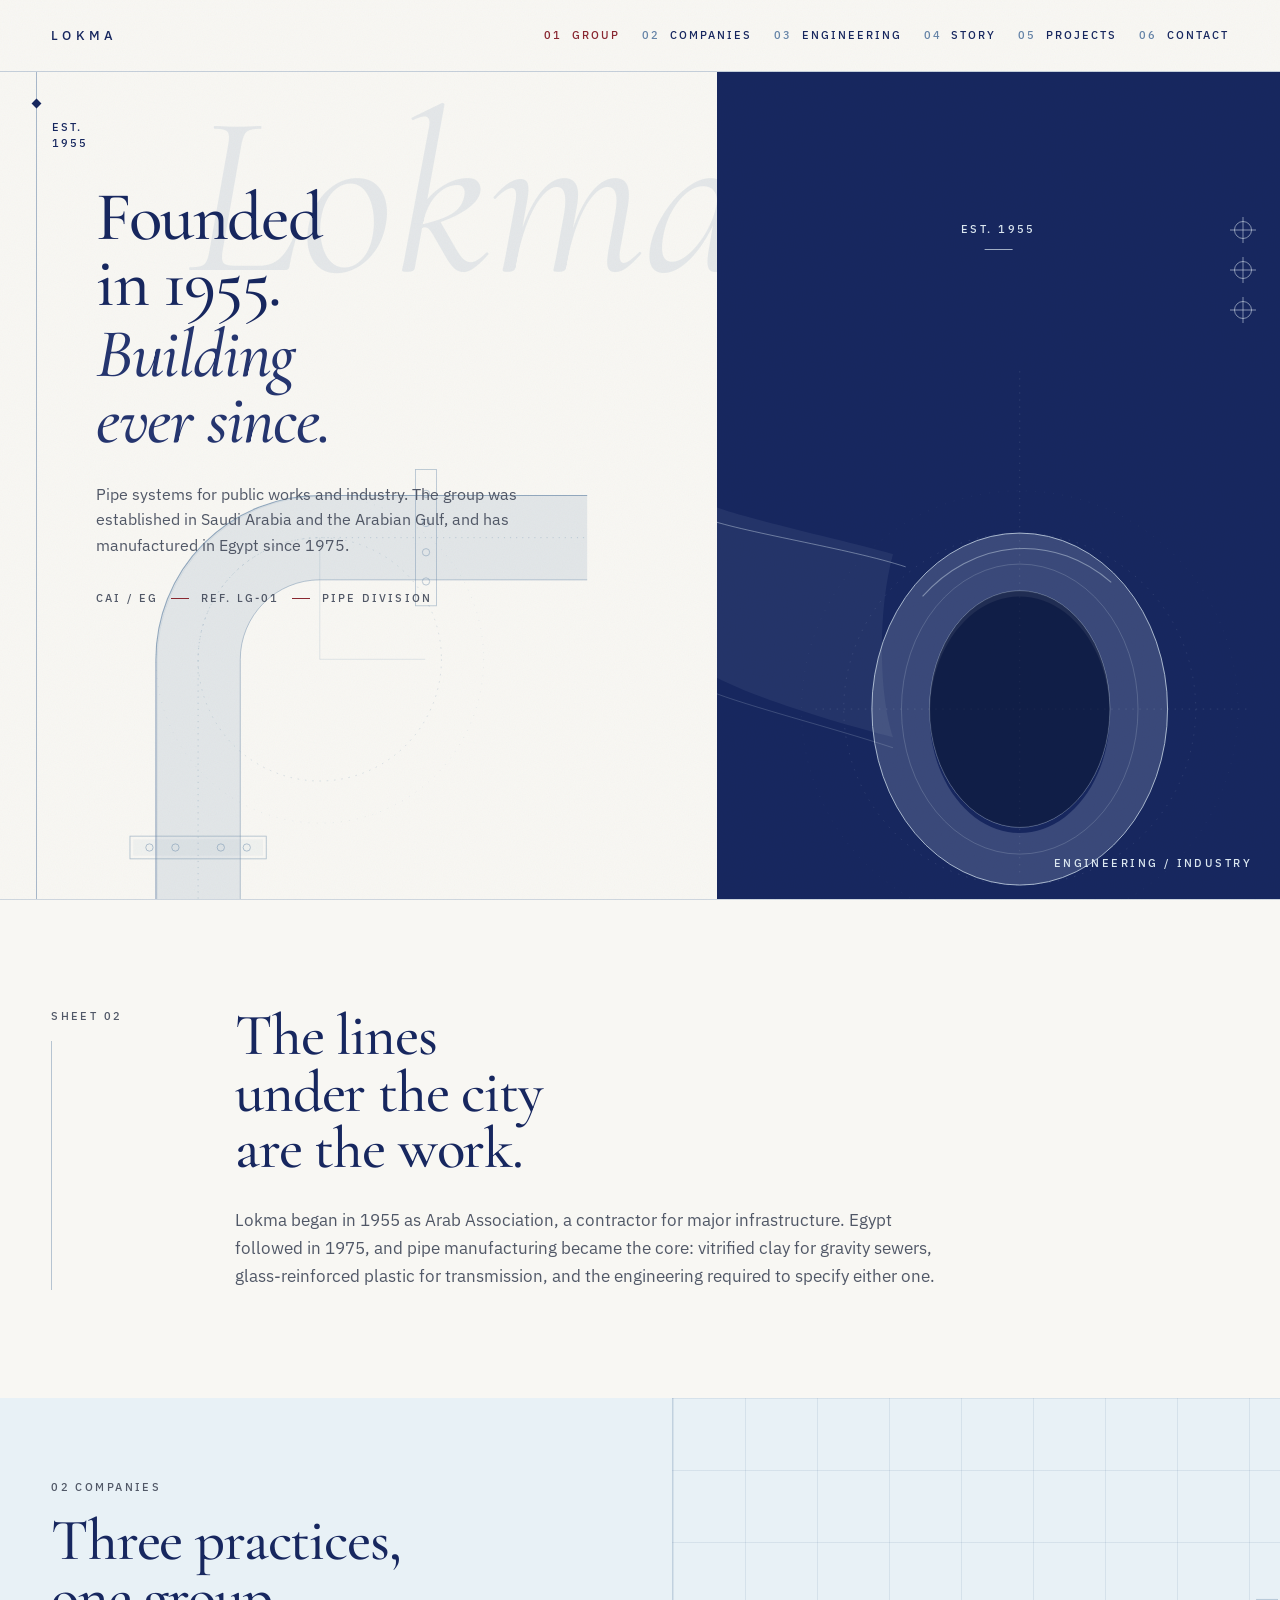
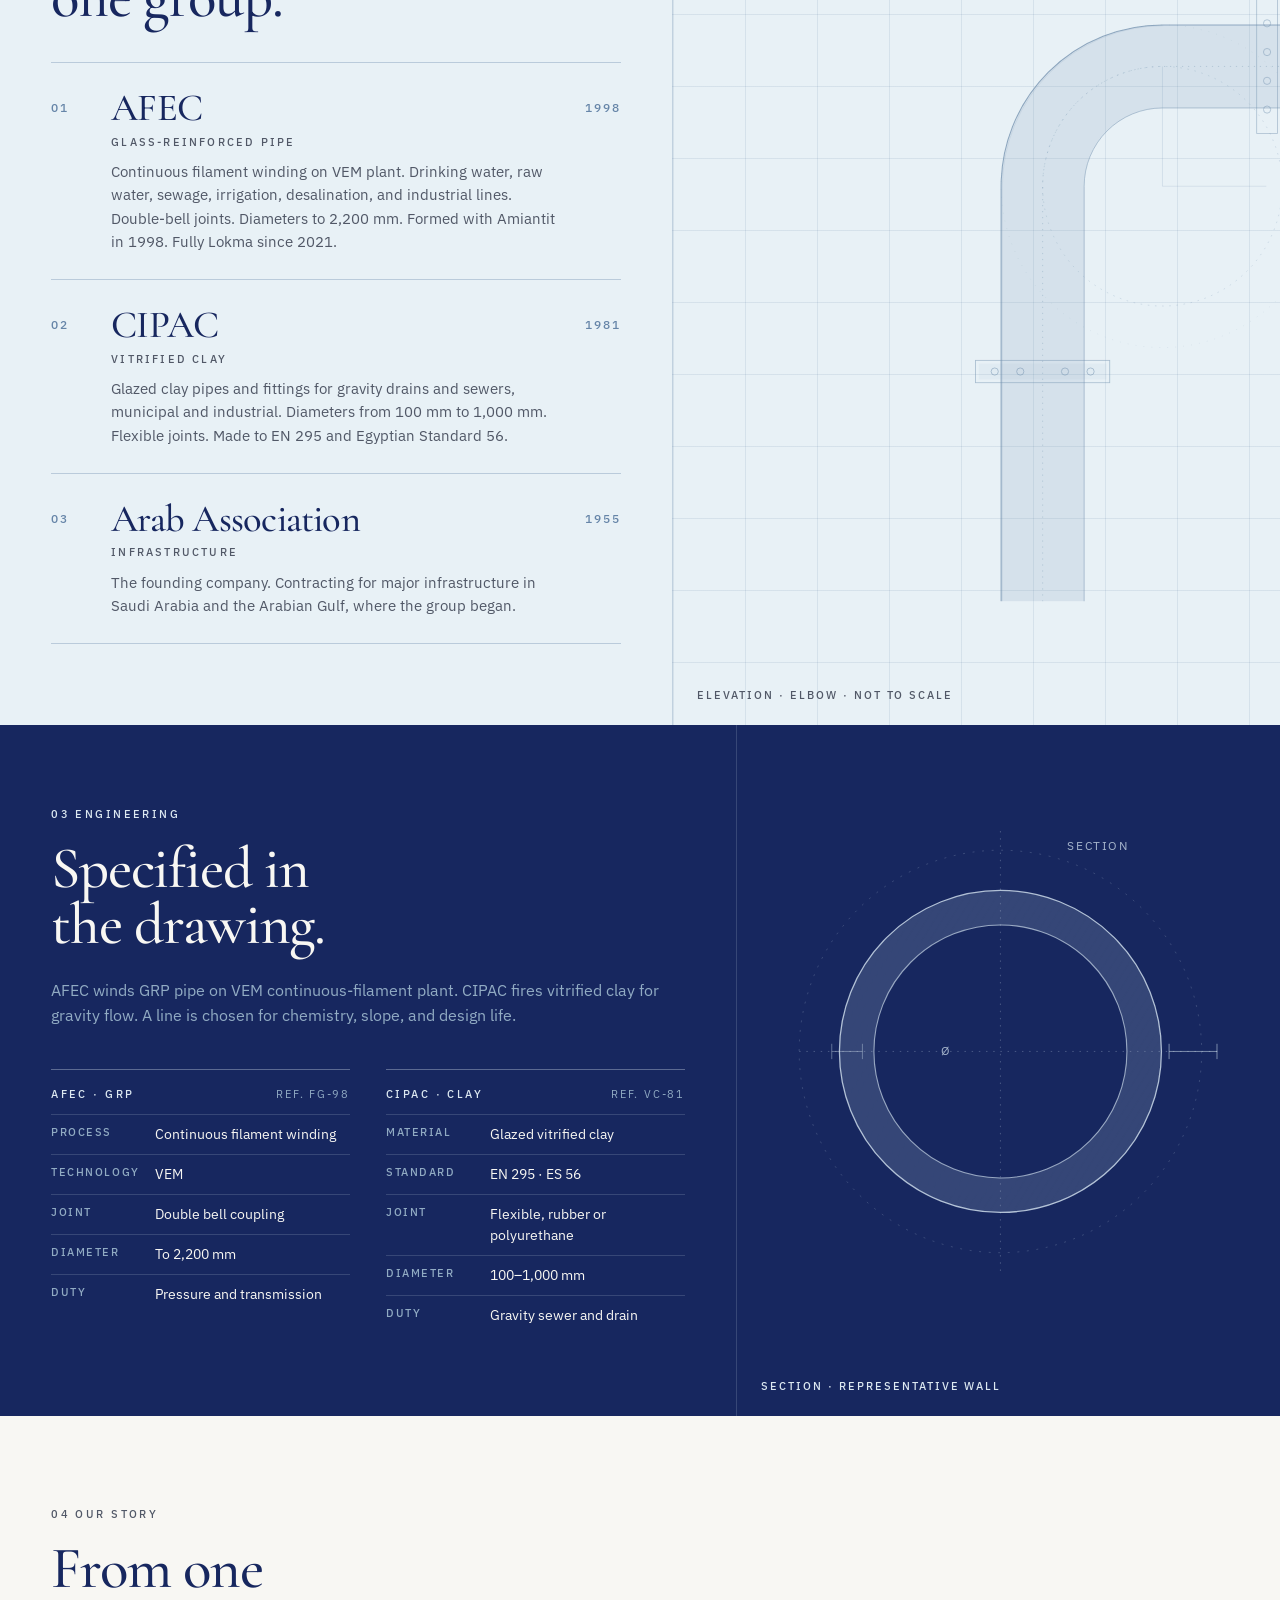
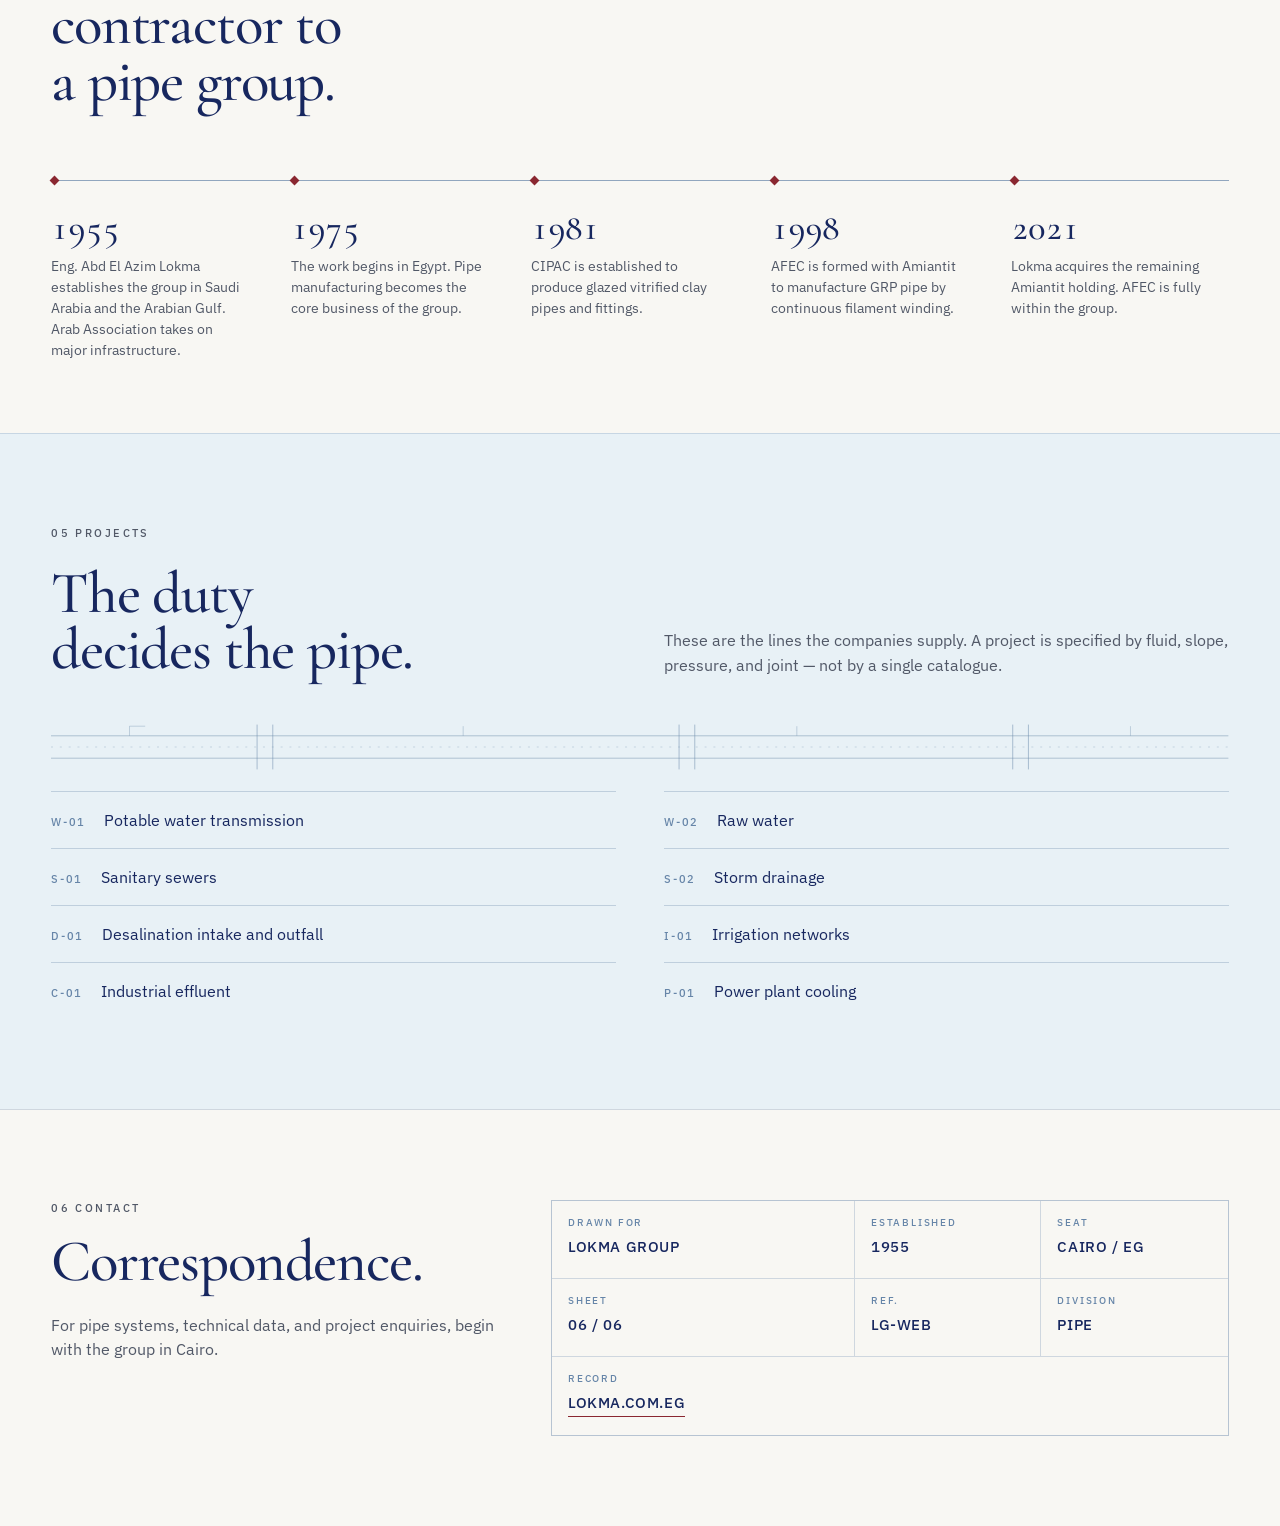
==== index.html @ ca96d33c "Add Lokma homepage layout study Single-page homepage in the heritage industrial editorial direction:" ====
<!DOCTYPE html>
<html lang="en">
<head>
  <meta charset="UTF-8">
  <meta name="viewport" content="width=device-width, initial-scale=1">
  <title>Lokma Group — Est. 1955</title>
  <meta name="description" content="Lokma Group. Pipe systems and infrastructure since 1955. Cairo.">
  <meta name="theme-color" content="#F8F7F3">
  <link rel="preconnect" href="https://fonts.googleapis.com">
  <link rel="preconnect" href="https://fonts.gstatic.com" crossorigin>
  <link href="https://fonts.googleapis.com/css2?family=Cormorant+Garamond:ital,wght@0,500;0,600;1,500&family=IBM+Plex+Sans:ital,wght@0,400;0,500;1,400&display=swap" rel="stylesheet">
  <link rel="stylesheet" href="styles.css">
</head>
<body>
  <svg class="sprite" width="0" height="0" aria-hidden="true">
    <symbol id="elbow" viewBox="0 0 760 820">
      <g fill="none" stroke="currentColor">
        <circle cx="430" cy="300" r="150" stroke-dasharray="2 7" opacity="0.28"/>
        <circle cx="430" cy="300" r="202" stroke-dasharray="1 9" opacity="0.18"/>
        <path d="M280 820 V300 A150 150 0 0 1 430 150 H760" stroke-dasharray="1.5 6" opacity="0.4"/>
        <path d="M430 300 H560 M430 300 V150" opacity="0.22"/>
        <path fill="currentColor" stroke="none" opacity="0.16" d="M228 820 V300 A202 202 0 0 1 430 98 H760 V202 H430 A98 98 0 0 0 332 300 V820 Z"/>
        <path d="M228 820 V300 A202 202 0 0 1 430 98 H760" stroke-width="1.35" opacity="0.72"/>
        <path d="M760 202 H430 A98 98 0 0 0 332 300 V820" stroke-width="1.15" opacity="0.5"/>
        <path d="M229.5 820 V300.8 A202 202 0 0 1 431 99" stroke-width="0.6" opacity="0.28"/>
        <rect x="196" y="518" width="168" height="28" opacity="0.55"/>
        <rect x="200" y="522" width="160" height="20" stroke="none" fill="currentColor" opacity="0.06"/>
        <g opacity="0.6">
          <circle cx="220" cy="532" r="4.5"/>
          <circle cx="252" cy="532" r="4.5"/>
          <circle cx="308" cy="532" r="4.5"/>
          <circle cx="340" cy="532" r="4.5"/>
        </g>
        <rect x="548" y="66" width="26" height="168" opacity="0.5"/>
        <g opacity="0.55">
          <circle cx="561" cy="96" r="4.5"/>
          <circle cx="561" cy="132" r="4.5"/>
          <circle cx="561" cy="168" r="4.5"/>
          <circle cx="561" cy="204" r="4.5"/>
        </g>
      </g>
    </symbol>

    <symbol id="mouth" viewBox="0 0 800 860">
      <g fill="none" stroke="currentColor">
        <circle cx="430" cy="520" r="250" stroke-dasharray="2 10" opacity="0.16"/>
        <circle cx="430" cy="520" r="310" stroke-dasharray="1 12" opacity="0.1"/>
        <path d="M430 40 V760 M140 520 H760" stroke-dasharray="2 8" opacity="0.18"/>
        <path d="M250 300 C180 280 40 250 -10 230 L-10 470 C40 500 170 540 250 560 C230 500 228 380 250 300 Z" fill="currentColor" stroke="none" opacity="0.07"/>
        <path d="M268 318 C190 292 30 268 -20 248" opacity="0.45" stroke-width="1.3"/>
        <path d="M250 575 C160 545 20 510 -20 490" opacity="0.28"/>
        <path fill="currentColor" fill-rule="evenodd" stroke="none" opacity="0.18" d="M430 270 A210 250 0 1 0 430.1 270 Z M430 360 A128 168 0 1 1 429.9 360 Z"/>
        <ellipse cx="430" cy="520" rx="210" ry="250" stroke-width="1.4" opacity="0.75"/>
        <ellipse cx="430" cy="520" rx="168" ry="206" opacity="0.28"/>
        <ellipse cx="430" cy="520" rx="128" ry="168" stroke-width="1.1" opacity="0.55"/>
        <ellipse cx="430" cy="520" rx="128" ry="168" fill="#0c1733" stroke="none" opacity="0.55"/>
        <path d="M292 360 A210 250 0 0 1 560 340" stroke-width="1.6" opacity="0.45"/>
      </g>
    </symbol>

    <symbol id="section" viewBox="0 0 480 520">
      <defs>
        <pattern id="hatch" patternUnits="userSpaceOnUse" width="7" height="7" patternTransform="rotate(32)">
          <line x1="0" y1="0" x2="0" y2="7" stroke="currentColor" stroke-width="0.7" opacity="0.45"/>
        </pattern>
        <mask id="wall">
          <rect width="480" height="520" fill="black"/>
          <circle cx="230" cy="250" r="168" fill="white"/>
          <circle cx="230" cy="250" r="132" fill="black"/>
        </mask>
      </defs>
      <g fill="none" stroke="currentColor">
        <circle cx="230" cy="250" r="210" stroke-dasharray="2 8" opacity="0.2"/>
        <path d="M230 20 V480 M20 250 H460" stroke-dasharray="1.5 6" opacity="0.28"/>
        <rect width="480" height="520" fill="url(#hatch)" stroke="none" mask="url(#wall)" opacity="0.85"/>
        <circle cx="230" cy="250" r="150" stroke-width="36" opacity="0.16"/>
        <circle cx="230" cy="250" r="168" stroke-width="1.35" opacity="0.8"/>
        <circle cx="230" cy="250" r="132" stroke-width="1.15" opacity="0.65"/>
        <path d="M406 250 H456 M406 242 v16 M456 242 v16" opacity="0.55"/>
        <path d="M54 250 H86 M54 242 v16 M86 242 v16" opacity="0.4"/>
      </g>
      <g fill="currentColor" font-family="IBM Plex Sans, sans-serif" font-size="13" letter-spacing="1.6" opacity="0.75">
        <text x="168" y="254">Ø</text>
        <text x="300" y="40">SECTION</text>
      </g>
    </symbol>

    <symbol id="plan" viewBox="0 0 1200 80">
      <g fill="none" stroke="currentColor">
        <path d="M0 26 H1200 M0 54 H1200" opacity="0.55"/>
        <path d="M0 40 H1200" stroke-dasharray="2 7" opacity="0.35"/>
        <path d="M210 12 V68 M226 12 V68" opacity="0.6"/>
        <path d="M640 12 V68 M656 12 V68" opacity="0.6"/>
        <path d="M980 12 V68 M996 12 V68" opacity="0.6"/>
        <path d="M80 26 V14 M80 14 H96 M420 26 V14 M760 26 V14 M1100 26 V14" opacity="0.4"/>
      </g>
    </symbol>
  </svg>

  <a class="skip" href="#group">Skip to content</a>

  <header>
    <a class="wordmark" href="#group">Lokma</a>
    <nav aria-label="Primary">
      <a href="#group" aria-current="page"><span>01</span> Group</a>
      <a href="#companies"><span>02</span> Companies</a>
      <a href="#engineering"><span>03</span> Engineering</a>
      <a href="#story"><span>04</span> Story</a>
      <a href="#projects"><span>05</span> Projects</a>
      <a href="#contact"><span>06</span> Contact</a>
    </nav>
  </header>

  <main>
    <section class="hero" id="group">
      <div class="hero-paper">
        <div class="datum" aria-hidden="true">
          <span class="diamond"></span>
          <span class="datum-label">Est.<br>1955</span>
        </div>
        <p class="watermark" aria-hidden="true">Lokma</p>
        <div class="hero-copy">
          <h1>Founded in 1955. <em>Building ever since.</em></h1>
          <p class="deck">Pipe systems for public works and industry. The group was established in Saudi Arabia and the Arabian Gulf, and has manufactured in Egypt since 1975.</p>
          <ul class="facts">
            <li>Cai / Eg</li>
            <li>Ref. Lg-01</li>
            <li>Pipe division</li>
          </ul>
        </div>
        <svg class="drawing drawing-elbow hero-elbow" viewBox="0 0 760 820" preserveAspectRatio="xMinYMax meet" aria-hidden="true"><use href="#elbow"/></svg>
      </div>

      <div class="hero-navy">
        <div class="navy-note">
          <p class="kicker kicker-light">Est. 1955</p>
          <span class="short-rule" aria-hidden="true"></span>
        </div>
        <svg class="drawing drawing-mouth" viewBox="0 0 800 860" preserveAspectRatio="xMidYMax meet" aria-hidden="true"><use href="#mouth"/></svg>
        <ul class="regs" aria-hidden="true">
          <li></li>
          <li></li>
          <li></li>
        </ul>
        <p class="navy-caption">Engineering / Industry</p>
      </div>
    </section>

    <section class="statement">
      <div class="statement-index">
        <span class="kicker">Sheet 02</span>
        <span class="statement-rule" aria-hidden="true"></span>
      </div>
      <div class="statement-copy">
        <h2>The lines under the city are the work.</h2>
        <p>Lokma began in 1955 as Arab Association, a contractor for major infrastructure. Egypt followed in 1975, and pipe manufacturing became the core: vitrified clay for gravity sewers, glass-reinforced plastic for transmission, and the engineering required to specify either one.</p>
      </div>
    </section>

    <section class="companies" id="companies">
      <div class="companies-copy">
        <p class="kicker"><span>02</span> Companies</p>
        <h2>Three practices, one group.</h2>
        <ol class="roster">
          <li>
            <span class="num">01</span>
            <div>
              <h3>AFEC</h3>
              <p class="role">Glass-reinforced pipe</p>
              <p>Continuous filament winding on VEM plant. Drinking water, raw water, sewage, irrigation, desalination, and industrial lines. Double-bell joints. Diameters to 2,200 mm. Formed with Amiantit in 1998. Fully Lokma since 2021.</p>
            </div>
            <span class="year">1998</span>
          </li>
          <li>
            <span class="num">02</span>
            <div>
              <h3>CIPAC</h3>
              <p class="role">Vitrified clay</p>
              <p>Glazed clay pipes and fittings for gravity drains and sewers, municipal and industrial. Diameters from 100 mm to 1,000 mm. Flexible joints. Made to EN 295 and Egyptian Standard 56.</p>
            </div>
            <span class="year">1981</span>
          </li>
          <li>
            <span class="num">03</span>
            <div>
              <h3>Arab Association</h3>
              <p class="role">Infrastructure</p>
              <p>The founding company. Contracting for major infrastructure in Saudi Arabia and the Arabian Gulf, where the group began.</p>
            </div>
            <span class="year">1955</span>
          </li>
        </ol>
      </div>
      <div class="companies-sheet" aria-hidden="true">
        <svg class="drawing drawing-elbow sheet-elbow" viewBox="0 0 760 820" preserveAspectRatio="xMaxYMax meet"><use href="#elbow"/></svg>
        <p class="sheet-caption">Elevation · Elbow · Not to scale</p>
      </div>
    </section>

    <section class="engineering" id="engineering">
      <div class="engineering-copy">
        <p class="kicker kicker-light"><span>03</span> Engineering</p>
        <h2>Specified in the drawing.</h2>
        <p class="lead">AFEC winds GRP pipe on VEM continuous-filament plant. CIPAC fires vitrified clay for gravity flow. A line is chosen for chemistry, slope, and design life.</p>
        <div class="spec-grid">
          <article>
            <header>
              <p class="kicker kicker-light">Afec · Grp</p>
              <p class="spec-ref">Ref. Fg-98</p>
            </header>
            <dl>
              <div><dt>Process</dt><dd>Continuous filament winding</dd></div>
              <div><dt>Technology</dt><dd>VEM</dd></div>
              <div><dt>Joint</dt><dd>Double bell coupling</dd></div>
              <div><dt>Diameter</dt><dd>To 2,200 mm</dd></div>
              <div><dt>Duty</dt><dd>Pressure and transmission</dd></div>
            </dl>
          </article>
          <article>
            <header>
              <p class="kicker kicker-light">Cipac · Clay</p>
              <p class="spec-ref">Ref. Vc-81</p>
            </header>
            <dl>
              <div><dt>Material</dt><dd>Glazed vitrified clay</dd></div>
              <div><dt>Standard</dt><dd>EN 295 · ES 56</dd></div>
              <div><dt>Joint</dt><dd>Flexible, rubber or polyurethane</dd></div>
              <div><dt>Diameter</dt><dd>100–1,000 mm</dd></div>
              <div><dt>Duty</dt><dd>Gravity sewer and drain</dd></div>
            </dl>
          </article>
        </div>
      </div>
      <div class="engineering-sheet" aria-hidden="true">
        <svg class="drawing drawing-section" viewBox="0 0 480 520"><use href="#section"/></svg>
        <p class="sheet-caption sheet-caption-light">Section · Representative wall</p>
      </div>
    </section>

    <section class="story" id="story">
      <div class="story-head">
        <p class="kicker"><span>04</span> Our story</p>
        <h2>From one contractor to a pipe group.</h2>
      </div>
      <ol class="timeline">
        <li>
          <span class="mark" aria-hidden="true"></span>
          <span class="when">1955</span>
          <p>Eng. Abd El Azim Lokma establishes the group in Saudi Arabia and the Arabian Gulf. Arab Association takes on major infrastructure.</p>
        </li>
        <li>
          <span class="mark" aria-hidden="true"></span>
          <span class="when">1975</span>
          <p>The work begins in Egypt. Pipe manufacturing becomes the core business of the group.</p>
        </li>
        <li>
          <span class="mark" aria-hidden="true"></span>
          <span class="when">1981</span>
          <p>CIPAC is established to produce glazed vitrified clay pipes and fittings.</p>
        </li>
        <li>
          <span class="mark" aria-hidden="true"></span>
          <span class="when">1998</span>
          <p>AFEC is formed with Amiantit to manufacture GRP pipe by continuous filament winding.</p>
        </li>
        <li>
          <span class="mark" aria-hidden="true"></span>
          <span class="when">2021</span>
          <p>Lokma acquires the remaining Amiantit holding. AFEC is fully within the group.</p>
        </li>
      </ol>
    </section>

    <section class="projects" id="projects">
      <div class="projects-head">
        <p class="kicker"><span>05</span> Projects</p>
        <h2>The duty decides the pipe.</h2>
        <p>These are the lines the companies supply. A project is specified by fluid, slope, pressure, and joint — not by a single catalogue.</p>
      </div>
      <svg class="drawing drawing-plan" viewBox="0 0 1200 80" preserveAspectRatio="none" aria-hidden="true"><use href="#plan"/></svg>
      <ul class="duties">
        <li><span>W-01</span> Potable water transmission</li>
        <li><span>W-02</span> Raw water</li>
        <li><span>S-01</span> Sanitary sewers</li>
        <li><span>S-02</span> Storm drainage</li>
        <li><span>D-01</span> Desalination intake and outfall</li>
        <li><span>I-01</span> Irrigation networks</li>
        <li><span>C-01</span> Industrial effluent</li>
        <li><span>P-01</span> Power plant cooling</li>
      </ul>
    </section>

    <section class="contact" id="contact">
      <div class="contact-copy">
        <p class="kicker"><span>06</span> Contact</p>
        <h2>Correspondence.</h2>
        <p>For pipe systems, technical data, and project enquiries, begin with the group in Cairo.</p>
      </div>
      <div class="titleblock">
        <div><span>Drawn for</span><strong>Lokma Group</strong></div>
        <div><span>Established</span><strong>1955</strong></div>
        <div><span>Seat</span><strong>Cairo / Eg</strong></div>
        <div><span>Sheet</span><strong>06 / 06</strong></div>
        <div><span>Ref.</span><strong>Lg-Web</strong></div>
        <div><span>Division</span><strong>Pipe</strong></div>
        <div class="titleblock-wide"><span>Record</span><a href="https://lokma.com.eg/">lokma.com.eg</a></div>
      </div>
    </section>
  </main>

  <script>
    const links = [...document.querySelectorAll("header nav a")];
    const sections = links
      .map((link) => document.querySelector(link.getAttribute("href")))
      .filter(Boolean);

    const setCurrent = (id) => {
      links.forEach((link) => {
        if (link.getAttribute("href") === `#${id}`) link.setAttribute("aria-current", "page");
        else link.removeAttribute("aria-current");
      });
    };

    const update = () => {
      const nearEnd = window.innerHeight + window.scrollY >= document.documentElement.scrollHeight - 8;
      if (nearEnd) {
        setCurrent(sections[sections.length - 1].id);
        return;
      }
      let current = sections[0];
      for (const section of sections) {
        if (section.getBoundingClientRect().top <= 96) current = section;
      }
      setCurrent(current.id);
    };

    update();
    document.addEventListener("scroll", update, { passive: true });
  </script>
</body>
</html>
---- styles.css ----
:root {
  --navy: #17275f;
  --navy-soft: #25356f;
  --ink: #6685a8;
  --draft: #91abc3;
  --pale: #dce8f1;
  --wash: #e8f1f6;
  --paper: #f8f7f3;
  --graphite: #515867;
  --oxide: #8a2730;
  --serif: "Cormorant Garamond", "Iowan Old Style", Palatino, "Palatino Linotype", serif;
  --sans: "IBM Plex Sans", "Helvetica Neue", Helvetica, Arial, sans-serif;
  --header: 72px;
  --gutter: clamp(20px, 4vw, 64px);
}

* { box-sizing: border-box; }

html { scroll-behavior: smooth; }

body {
  margin: 0;
  background: var(--paper);
  color: var(--navy);
  font-family: var(--sans);
  font-size: 16px;
  line-height: 1.5;
  font-weight: 400;
  text-rendering: optimizeLegibility;
  -webkit-font-smoothing: antialiased;
}

body::before {
  content: "";
  position: fixed;
  inset: 0;
  pointer-events: none;
  z-index: 80;
  opacity: 0.045;
  mix-blend-mode: multiply;
  background-image: url("data:image/svg+xml;utf8,<svg xmlns='http://www.w3.org/2000/svg' width='160' height='160'><filter id='n'><feTurbulence type='fractalNoise' baseFrequency='0.85' numOctaves='2' stitchTiles='stitch'/></filter><rect width='100%25' height='100%25' filter='url(%23n)'/></svg>");
}

::selection {
  background: var(--pale);
  color: var(--navy);
}

img, svg { display: block; max-width: 100%; }

a { color: inherit; }

:focus-visible {
  outline: 1px solid var(--oxide);
  outline-offset: 4px;
}

.skip {
  position: absolute;
  left: 16px;
  top: -40px;
  background: var(--paper);
  padding: 8px 12px;
  z-index: 100;
}

.skip:focus { top: 12px; }

section[id] { scroll-margin-top: var(--header); }

h1, h2, h3 {
  font-family: var(--serif);
  font-weight: 500;
  letter-spacing: -0.02em;
  line-height: 0.96;
  margin: 0;
  text-wrap: balance;
}

h1 {
  font-size: clamp(52px, 5.4vw, 88px);
  max-width: 11ch;
}

h1 em {
  display: block;
  margin-top: 0.06em;
  font-style: italic;
  font-weight: 500;
  color: var(--navy-soft);
}

h2 {
  font-size: clamp(42px, 4.6vw, 72px);
  max-width: 14ch;
}

h3 {
  font-size: clamp(32px, 3vw, 44px);
  line-height: 1;
}

p { text-wrap: pretty; }

.kicker {
  margin: 0;
  font-size: 11px;
  font-weight: 500;
  letter-spacing: 0.22em;
  text-transform: uppercase;
  color: var(--graphite);
}

.kicker span,
nav a span,
.num,
.duties span,
.year,
.when,
.spec-ref {
  font-variant-numeric: tabular-nums;
}

.kicker-light { color: var(--pale); }

header {
  position: sticky;
  top: 0;
  z-index: 40;
  display: flex;
  align-items: center;
  justify-content: space-between;
  gap: 28px;
  min-height: var(--header);
  padding: 0 var(--gutter);
  background: color-mix(in srgb, var(--paper) 92%, transparent);
  border-bottom: 1px solid color-mix(in srgb, var(--ink) 35%, transparent);
  backdrop-filter: blur(8px);
}

.wordmark {
  text-decoration: none;
  font-size: 13px;
  font-weight: 500;
  letter-spacing: 0.32em;
  text-transform: uppercase;
}

nav {
  display: flex;
  flex-wrap: wrap;
  justify-content: flex-end;
  gap: 8px 22px;
}

nav a {
  text-decoration: none;
  font-size: 11px;
  font-weight: 500;
  letter-spacing: 0.18em;
  text-transform: uppercase;
  color: var(--navy);
}

nav a span {
  margin-right: 0.45em;
  color: var(--ink);
}

nav a[aria-current="page"],
nav a[aria-current="page"] span {
  color: var(--oxide);
}

.hero {
  display: grid;
  grid-template-columns: 1.12fr 0.88fr;
  min-height: calc(100svh - var(--header));
  border-bottom: 1px solid color-mix(in srgb, var(--ink) 28%, transparent);
}

.hero-paper,
.hero-navy {
  position: relative;
  overflow: hidden;
  min-height: 640px;
}

.hero-paper { background: var(--paper); }

.datum {
  position: absolute;
  top: 0;
  bottom: 0;
  left: 36px;
  width: 1px;
  background: color-mix(in srgb, var(--ink) 55%, transparent);
}

.diamond {
  position: absolute;
  top: 28px;
  left: -3.5px;
  width: 7px;
  height: 7px;
  background: var(--navy);
  transform: rotate(45deg);
}

.datum-label {
  position: absolute;
  top: 48px;
  left: 16px;
  font-size: 11px;
  font-weight: 500;
  letter-spacing: 0.18em;
  text-transform: uppercase;
  line-height: 1.45;
  color: var(--navy);
}

.watermark {
  position: absolute;
  right: -4%;
  top: 4%;
  margin: 0;
  font-family: var(--serif);
  font-size: clamp(120px, 18vw, 240px);
  font-style: italic;
  line-height: 0.8;
  color: var(--ink);
  opacity: 0.13;
  pointer-events: none;
  user-select: none;
}

.hero-copy {
  position: relative;
  z-index: 2;
  max-width: 640px;
  padding: 112px 56px 240px 96px;
}

.deck {
  max-width: 38em;
  margin: 28px 0 0;
  color: var(--graphite);
  font-size: 16px;
  line-height: 1.6;
}

.facts {
  display: flex;
  flex-wrap: wrap;
  gap: 10px 0;
  margin: 32px 0 0;
  padding: 0;
  list-style: none;
}

.facts li {
  font-size: 11px;
  font-weight: 500;
  letter-spacing: 0.2em;
  text-transform: uppercase;
  color: var(--graphite);
}

.facts li + li::before {
  content: "";
  display: inline-block;
  width: 18px;
  height: 1px;
  margin: 0 12px 3px;
  background: var(--oxide);
  vertical-align: middle;
}

.drawing-elbow { aspect-ratio: 760 / 820; height: auto; }
.drawing-mouth { aspect-ratio: 800 / 860; height: auto; }
.drawing-section { aspect-ratio: 480 / 520; height: auto; }
.drawing-plan { aspect-ratio: 1200 / 80; height: 64px; }

.hero-elbow {
  position: absolute;
  left: -4%;
  bottom: -22%;
  width: min(680px, 86%);
  color: #6f8eac;
}

.hero-navy {
  background: var(--navy);
  color: var(--pale);
}

.navy-note {
  position: absolute;
  z-index: 1;
  top: 18%;
  left: 50%;
  transform: translateX(-50%);
  text-align: center;
}

.short-rule {
  display: block;
  width: 28px;
  height: 1px;
  margin: 12px auto 0;
  background: var(--pale);
  opacity: 0.7;
}

.drawing-mouth {
  position: absolute;
  width: min(760px, 118%);
  left: 0;
  bottom: -6%;
  color: #d5e4f0;
}

.regs {
  position: absolute;
  top: 18%;
  right: 28px;
  display: flex;
  flex-direction: column;
  gap: 22px;
  margin: 0;
  padding: 0;
  list-style: none;
}

.regs li {
  width: 18px;
  height: 18px;
  border: 1px solid color-mix(in srgb, var(--pale) 55%, transparent);
  border-radius: 50%;
  position: relative;
}

.regs li::before,
.regs li::after {
  content: "";
  position: absolute;
  background: color-mix(in srgb, var(--pale) 55%, transparent);
}

.regs li::before {
  left: 50%;
  top: -5px;
  bottom: -5px;
  width: 1px;
  transform: translateX(-50%);
}

.regs li::after {
  top: 50%;
  left: -5px;
  right: -5px;
  height: 1px;
  transform: translateY(-50%);
}

.navy-caption {
  position: absolute;
  right: 28px;
  bottom: 28px;
  margin: 0;
  font-size: 11px;
  font-weight: 500;
  letter-spacing: 0.22em;
  text-transform: uppercase;
  color: var(--pale);
}

.statement {
  display: grid;
  grid-template-columns: 160px 1fr;
  gap: 24px;
  padding: clamp(88px, 12vh, 150px) var(--gutter);
  background: var(--paper);
}

.statement-index {
  display: flex;
  flex-direction: column;
  align-items: flex-start;
  gap: 16px;
}

.statement-rule {
  width: 1px;
  flex: 1;
  min-height: 80px;
  background: color-mix(in srgb, var(--ink) 45%, transparent);
}

.statement-copy p {
  max-width: 42em;
  margin: 28px 0 0;
  color: var(--graphite);
  font-size: 17px;
  line-height: 1.65;
}

.companies {
  display: grid;
  grid-template-columns: 1.05fr 0.95fr;
  min-height: 100svh;
  background: var(--wash);
  color: var(--navy);
}

.companies-copy {
  padding: clamp(72px, 9vh, 110px) var(--gutter);
}

.companies-copy h2 { margin: 18px 0 36px; }

.roster {
  list-style: none;
  margin: 0;
  padding: 0;
}

.roster li {
  display: grid;
  grid-template-columns: 42px 1fr auto;
  gap: 18px;
  padding: 26px 0;
  border-top: 1px solid color-mix(in srgb, var(--ink) 35%, transparent);
}

.roster li:last-child {
  border-bottom: 1px solid color-mix(in srgb, var(--ink) 35%, transparent);
}

.num,
.year {
  padding-top: 10px;
  font-size: 12px;
  font-weight: 500;
  letter-spacing: 0.16em;
  color: var(--ink);
}

.role {
  margin: 6px 0 10px;
  font-size: 11px;
  font-weight: 500;
  letter-spacing: 0.2em;
  text-transform: uppercase;
  color: var(--graphite);
}

.roster p:last-child {
  margin: 0;
  max-width: 46em;
  color: var(--graphite);
  font-size: 15px;
  line-height: 1.55;
}

.roster li:hover .num,
.roster li:hover .year {
  color: var(--oxide);
}

.companies-sheet {
  position: relative;
  overflow: hidden;
  border-left: 1px solid color-mix(in srgb, var(--ink) 30%, transparent);
  background-image:
    linear-gradient(color-mix(in srgb, var(--ink) 14%, transparent) 1px, transparent 1px),
    linear-gradient(90deg, color-mix(in srgb, var(--ink) 14%, transparent) 1px, transparent 1px);
  background-size: 72px 72px;
}

.sheet-elbow {
  position: absolute;
  width: min(1080px, 165%);
  right: -24%;
  top: 50%;
  transform: translateY(-48%);
  color: #6f8eac;
}

.sheet-caption {
  position: absolute;
  left: 24px;
  bottom: 22px;
  margin: 0;
  font-size: 11px;
  font-weight: 500;
  letter-spacing: 0.18em;
  text-transform: uppercase;
  color: var(--graphite);
}

.sheet-caption-light { color: var(--pale); }

.engineering {
  display: grid;
  grid-template-columns: 1.15fr 0.85fr;
  background: var(--navy);
  color: var(--pale);
}

.engineering-copy {
  padding: clamp(72px, 9vh, 120px) var(--gutter);
}

.engineering h2 {
  margin: 18px 0 0;
  color: var(--paper);
}

.lead {
  max-width: 38em;
  margin: 24px 0 40px;
  color: var(--draft);
  font-size: 16px;
  line-height: 1.6;
}

.spec-grid {
  display: grid;
  grid-template-columns: 1fr 1fr;
  gap: 28px 36px;
}

.spec-grid article {
  border-top: 1px solid color-mix(in srgb, var(--pale) 35%, transparent);
  padding-top: 16px;
}

.spec-grid header {
  position: static;
  display: flex;
  justify-content: space-between;
  gap: 12px;
  min-height: 0;
  padding: 0 0 12px;
  background: transparent;
  border: 0;
  backdrop-filter: none;
}

.spec-ref {
  margin: 0;
  font-size: 11px;
  letter-spacing: 0.16em;
  text-transform: uppercase;
  color: var(--draft);
}

.spec-grid dl { margin: 0; }

.spec-grid dl div {
  display: grid;
  grid-template-columns: 92px 1fr;
  gap: 12px;
  padding: 9px 0;
  border-top: 1px solid color-mix(in srgb, var(--pale) 16%, transparent);
}

.spec-grid dt {
  font-size: 11px;
  font-weight: 500;
  letter-spacing: 0.14em;
  text-transform: uppercase;
  color: var(--draft);
}

.spec-grid dd {
  margin: 0;
  font-size: 14px;
  color: var(--paper);
}

.engineering-sheet {
  position: relative;
  overflow: hidden;
  border-left: 1px solid color-mix(in srgb, var(--pale) 16%, transparent);
  min-height: 520px;
}

.drawing-section {
  position: absolute;
  width: min(460px, 88%);
  left: 8%;
  top: 50%;
  transform: translateY(-52%);
  color: #d5e4f0;
}

.story {
  padding: clamp(80px, 10vh, 130px) var(--gutter) clamp(72px, 8vh, 110px);
  background: var(--paper);
}

.story-head h2 { margin-top: 18px; }

.timeline {
  position: relative;
  display: grid;
  grid-template-columns: repeat(5, minmax(0, 1fr));
  gap: 22px;
  margin: 64px 0 0;
  padding: 28px 0 0;
  list-style: none;
}

.timeline::before {
  content: "";
  position: absolute;
  top: 6px;
  left: 0;
  right: 0;
  height: 1px;
  background: color-mix(in srgb, var(--ink) 70%, transparent);
}

.mark {
  position: absolute;
  top: 3px;
  width: 7px;
  height: 7px;
  background: var(--oxide);
  transform: rotate(45deg);
}

.when {
  display: block;
  margin: 8px 0 10px;
  font-family: var(--serif);
  font-size: 36px;
  font-weight: 500;
  letter-spacing: -0.03em;
  line-height: 1;
  color: var(--navy);
}

.timeline p {
  margin: 0;
  padding-right: 18px;
  color: var(--graphite);
  font-size: 14px;
  line-height: 1.5;
}

.projects {
  padding: 28px var(--gutter) clamp(80px, 10vh, 120px);
  background: var(--wash);
  border-top: 1px solid color-mix(in srgb, var(--ink) 25%, transparent);
}

.projects-head {
  display: grid;
  grid-template-columns: 1fr 1fr;
  gap: 24px 48px;
  padding-top: clamp(56px, 7vh, 88px);
}

.projects-head .kicker { grid-column: 1 / -1; }

.projects-head p:last-child {
  margin: 8px 0 0;
  max-width: 36em;
  color: var(--graphite);
  font-size: 16px;
  line-height: 1.6;
  align-self: end;
}

.drawing-plan {
  width: 100%;
  margin: 36px 0 12px;
  color: #6f8eac;
}

.duties {
  display: grid;
  grid-template-columns: 1fr 1fr;
  gap: 0 48px;
  margin: 0;
  padding: 0;
  list-style: none;
}

.duties li {
  display: flex;
  gap: 18px;
  align-items: baseline;
  padding: 16px 0;
  border-top: 1px solid color-mix(in srgb, var(--ink) 32%, transparent);
  font-size: 16px;
}

.duties span {
  flex: 0 0 auto;
  font-size: 11px;
  font-weight: 500;
  letter-spacing: 0.16em;
  color: var(--ink);
}

.duties li:hover span { color: var(--oxide); }

.contact {
  display: grid;
  grid-template-columns: 0.8fr 1.2fr;
  gap: 48px;
  padding: clamp(80px, 10vh, 130px) var(--gutter);
  background: var(--paper);
  border-top: 1px solid color-mix(in srgb, var(--ink) 28%, transparent);
}

.contact h2 { margin-top: 18px; }

.contact-copy p:last-child {
  max-width: 28em;
  margin: 22px 0 0;
  color: var(--graphite);
}

.titleblock {
  display: grid;
  grid-template-columns: 1.3fr 0.8fr 0.8fr;
  align-self: end;
  border: 1px solid color-mix(in srgb, var(--ink) 45%, transparent);
}

.titleblock div {
  display: flex;
  flex-direction: column;
  gap: 6px;
  min-height: 78px;
  padding: 14px 16px 16px;
  border-right: 1px solid color-mix(in srgb, var(--ink) 28%, transparent);
  border-bottom: 1px solid color-mix(in srgb, var(--ink) 28%, transparent);
}

.titleblock div:nth-child(3n) { border-right: 0; }

.titleblock-wide {
  grid-column: 1 / -1;
  border-right: 0 !important;
  border-bottom: 0 !important;
}

.titleblock span {
  font-size: 10px;
  font-weight: 500;
  letter-spacing: 0.18em;
  text-transform: uppercase;
  color: var(--ink);
}

.titleblock strong,
.titleblock a {
  font-weight: 500;
  font-size: 15px;
  letter-spacing: 0.04em;
  text-transform: uppercase;
}

.titleblock a {
  width: fit-content;
  color: var(--navy);
  text-decoration: none;
  border-bottom: 1px solid var(--oxide);
  padding-bottom: 2px;
}

@media (max-width: 1100px) {
  .spec-grid,
  .projects-head,
  .contact,
  .statement {
    grid-template-columns: 1fr;
  }

  .statement-rule { display: none; }
}

@media (max-width: 900px) {
  .watermark { display: none; }

  .hero,
  .companies,
  .engineering {
    grid-template-columns: 1fr;
  }

  .hero-copy { padding: 56px 24px 180px 72px; }

  .hero-navy { min-height: 560px; }

  .companies-sheet {
    min-height: 460px;
    border-left: 0;
    border-top: 1px solid color-mix(in srgb, var(--ink) 30%, transparent);
  }

  .engineering-sheet {
    min-height: 460px;
    border-left: 0;
    border-top: 1px solid color-mix(in srgb, var(--pale) 16%, transparent);
  }

  .timeline {
    grid-template-columns: 1fr;
    gap: 28px;
    margin-left: 8px;
    padding: 0 0 0 28px;
  }

  .timeline::before {
    top: 0;
    bottom: 0;
    left: 0;
    right: auto;
    width: 1px;
    height: auto;
  }

  .mark {
    left: -3px;
    top: 8px;
  }

  .duties,
  .spec-grid { grid-template-columns: 1fr; }

  .titleblock { grid-template-columns: 1fr 1fr; }

  .titleblock div:nth-child(3n) { border-right: 1px solid color-mix(in srgb, var(--ink) 28%, transparent); }

  .titleblock div:nth-child(2n) { border-right: 0; }
}

@media (max-width: 640px) {
  header {
    align-items: flex-start;
    flex-direction: column;
    gap: 12px;
    padding-top: 16px;
    padding-bottom: 14px;
  }

  nav { justify-content: flex-start; }

  .hero-copy { padding: 112px 22px 210px 28px; }

  .hero-elbow {
    width: 64%;
    bottom: -34%;
  }

  .datum {
    left: 20px;
    height: 96px;
    bottom: auto;
  }

  .roster li { grid-template-columns: 32px 1fr; }

  .year { grid-column: 2; padding-top: 0; }

  .titleblock { grid-template-columns: 1fr; }

  .titleblock div,
  .titleblock div:nth-child(2n),
  .titleblock div:nth-child(3n) {
    border-right: 0;
  }
}

@media (prefers-reduced-motion: reduce) {
  html { scroll-behavior: auto; }
}
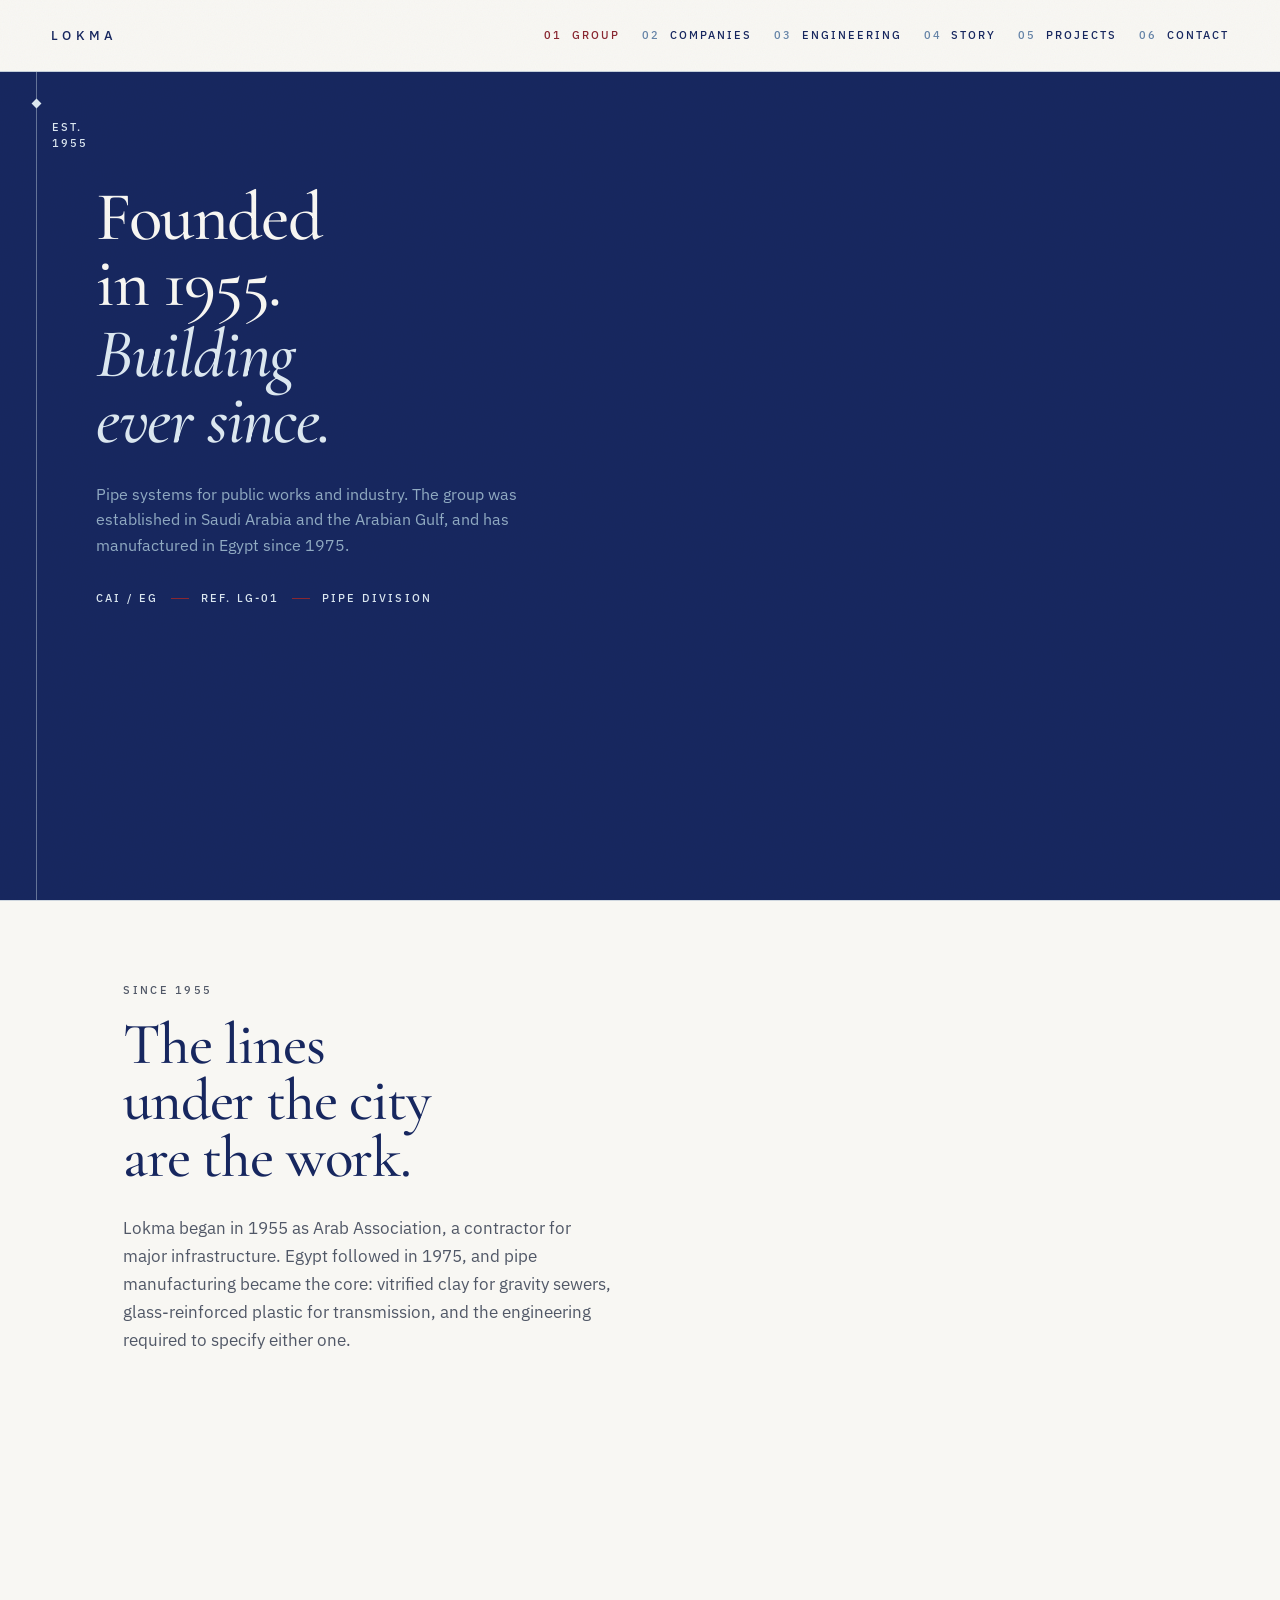
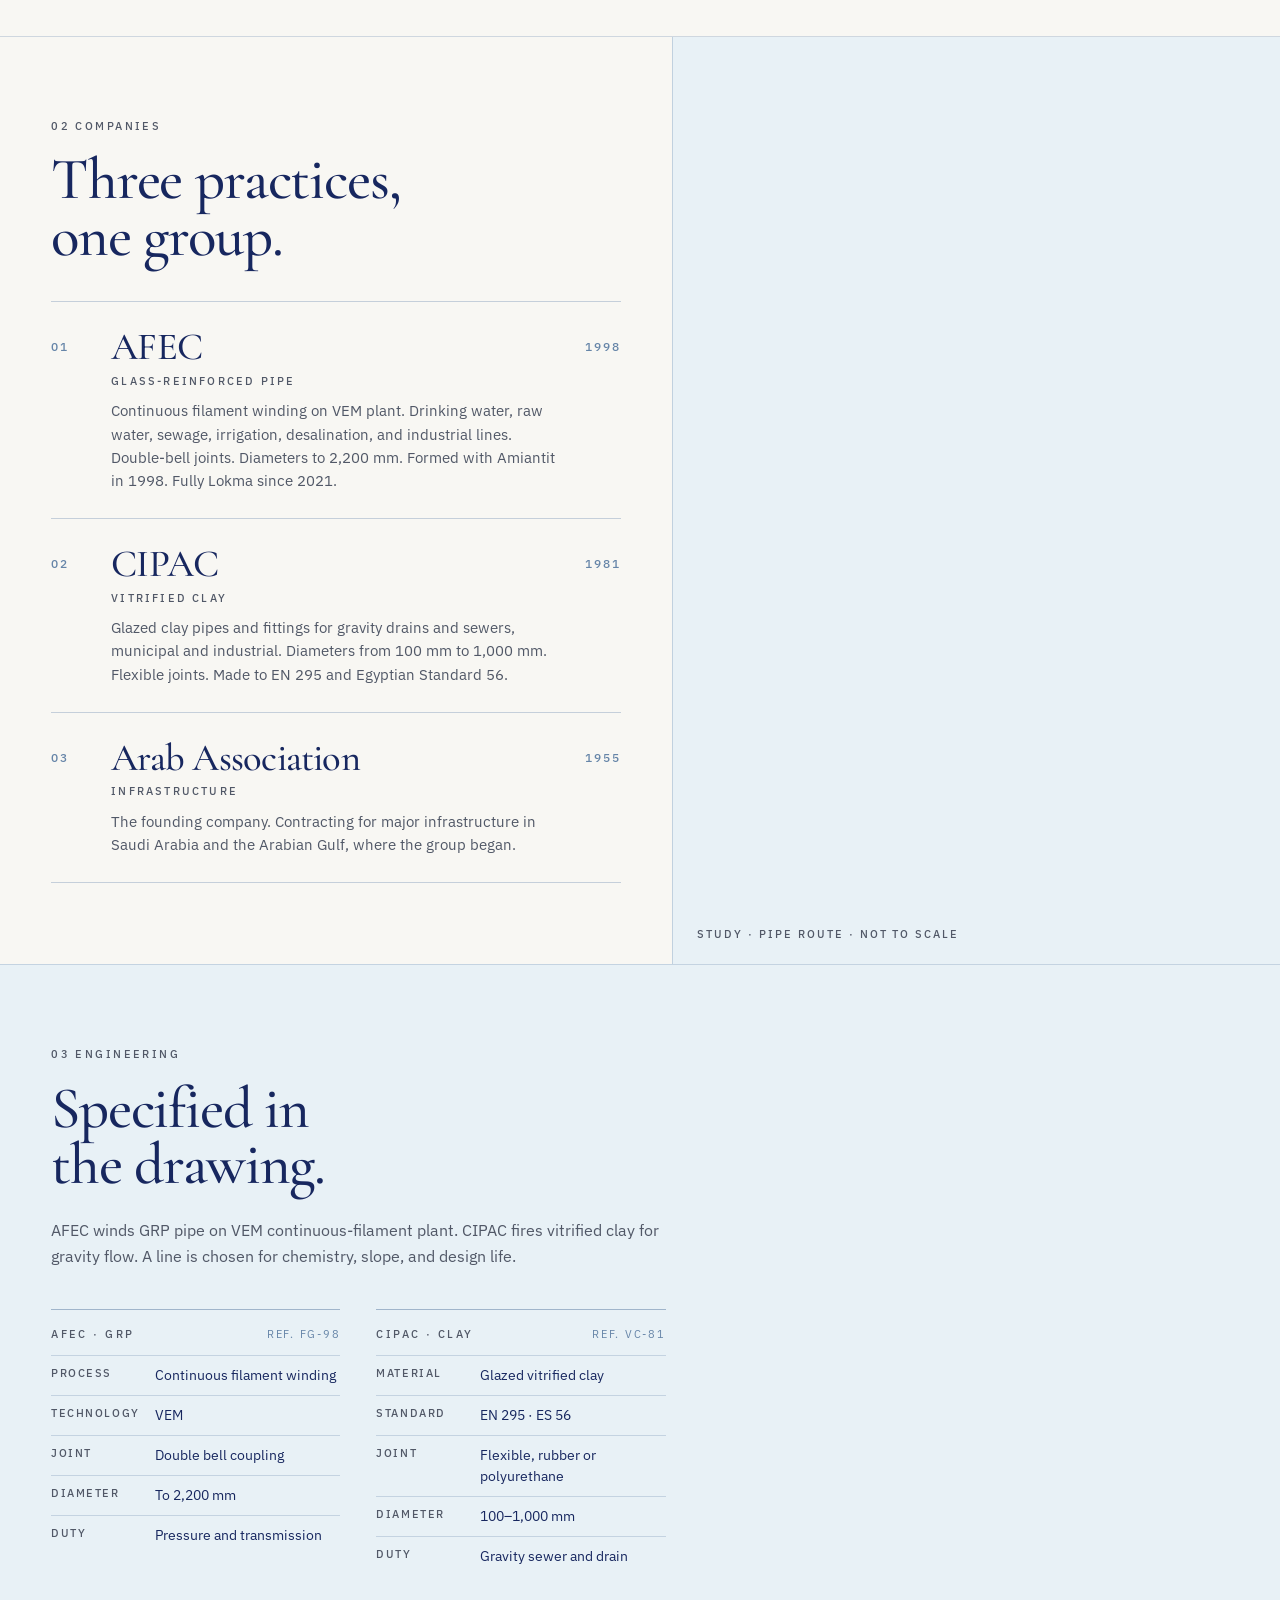
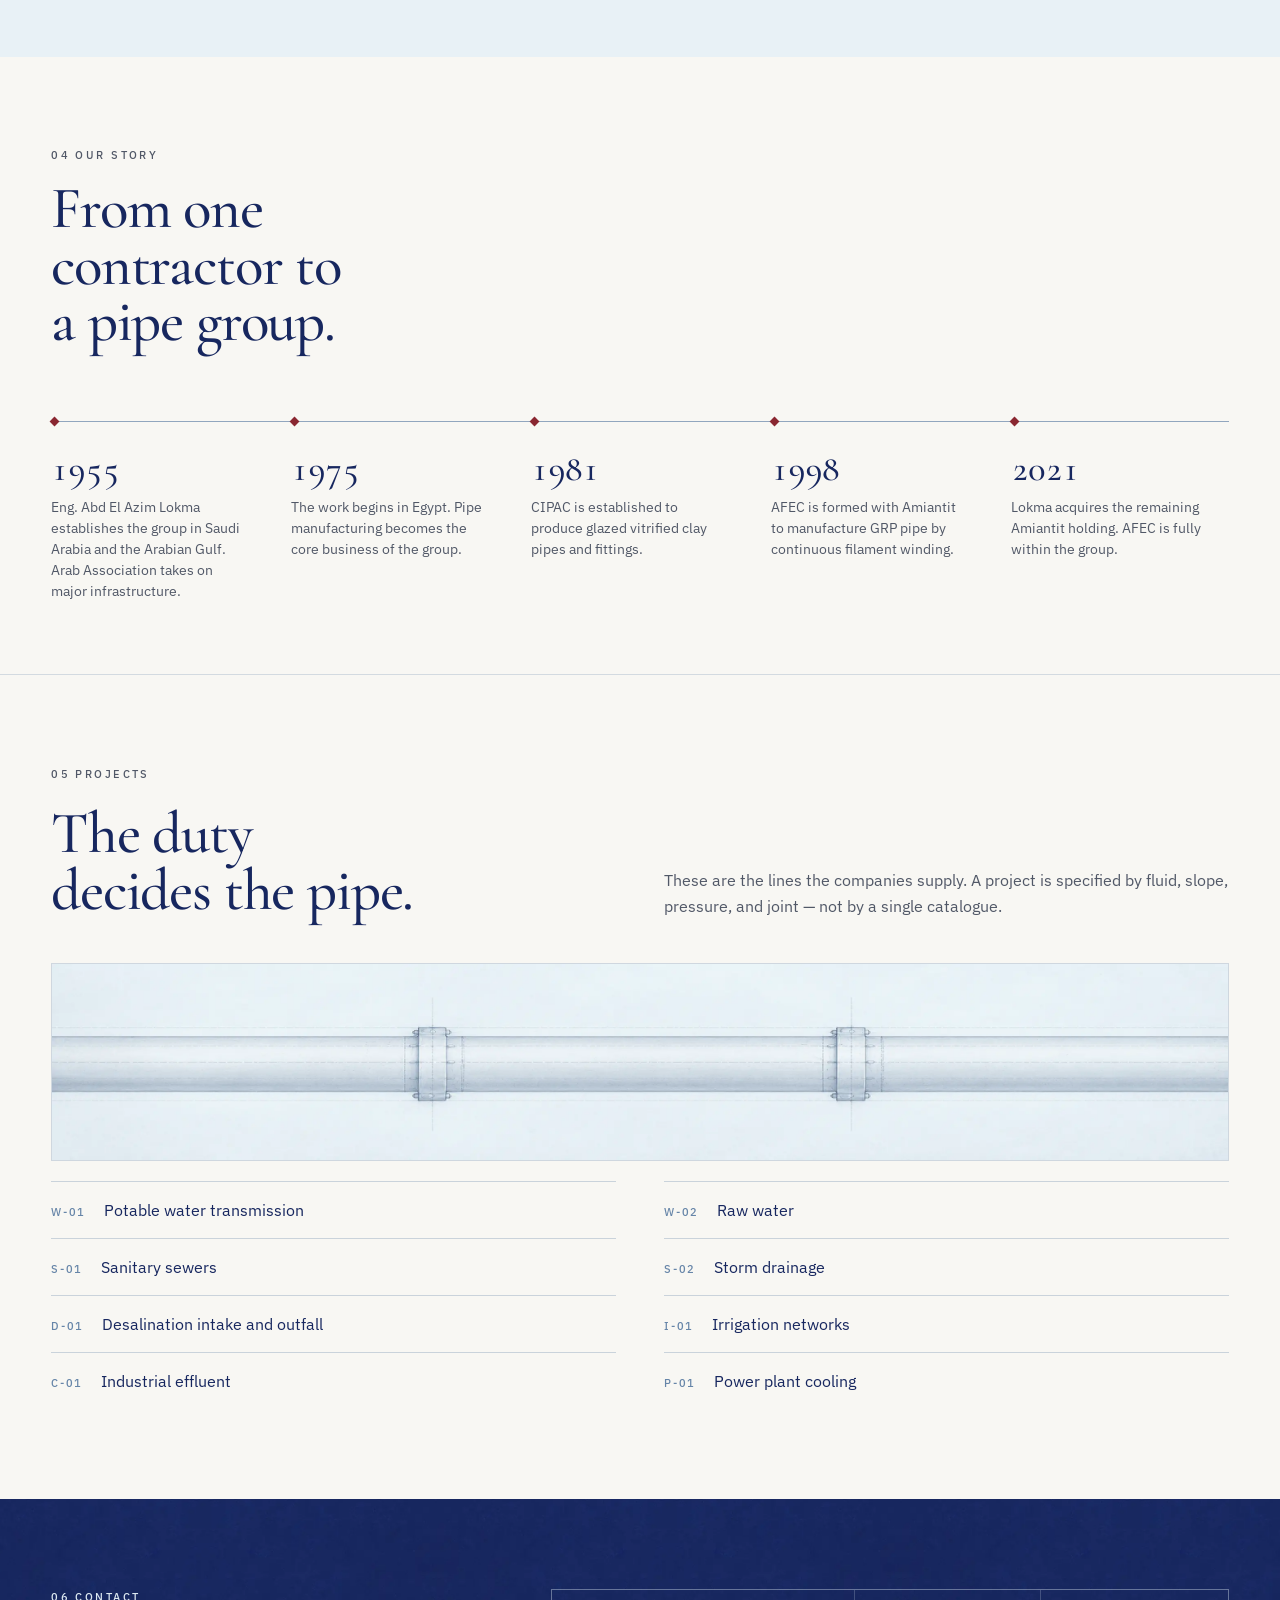
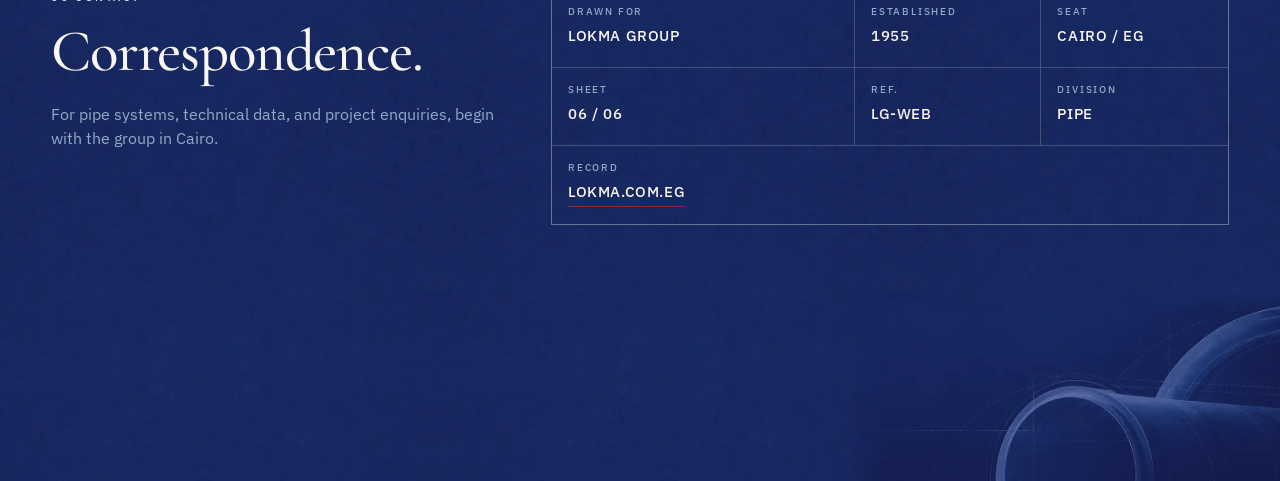
==== commit 403e93f8: "Integrate designer artwork into the homepage Replace the placeholder inline SVG drawings with the de" ====
--- a/index.html
+++ b/index.html
@@ -5,98 +5,16 @@
   <meta name="viewport" content="width=device-width, initial-scale=1">
   <title>Lokma Group — Est. 1955</title>
   <meta name="description" content="Lokma Group. Pipe systems and infrastructure since 1955. Cairo.">
-  <meta name="theme-color" content="#F8F7F3">
+  <meta name="theme-color" content="#17275F">
   <link rel="preconnect" href="https://fonts.googleapis.com">
   <link rel="preconnect" href="https://fonts.gstatic.com" crossorigin>
   <link href="https://fonts.googleapis.com/css2?family=Cormorant+Garamond:ital,wght@0,500;0,600;1,500&family=IBM+Plex+Sans:ital,wght@0,400;0,500;1,400&display=swap" rel="stylesheet">
+  <link rel="preload" as="image" href="assets/home-hero-navy-desktop.webp" media="(min-width: 1101px)">
+  <link rel="preload" as="image" href="assets/home-hero-navy-tablet.webp" media="(min-width: 701px) and (max-width: 1100px)">
+  <link rel="preload" as="image" href="assets/home-hero-navy-mobile.webp" media="(max-width: 700px)">
   <link rel="stylesheet" href="styles.css">
 </head>
 <body>
-  <svg class="sprite" width="0" height="0" aria-hidden="true">
-    <symbol id="elbow" viewBox="0 0 760 820">
-      <g fill="none" stroke="currentColor">
-        <circle cx="430" cy="300" r="150" stroke-dasharray="2 7" opacity="0.28"/>
-        <circle cx="430" cy="300" r="202" stroke-dasharray="1 9" opacity="0.18"/>
-        <path d="M280 820 V300 A150 150 0 0 1 430 150 H760" stroke-dasharray="1.5 6" opacity="0.4"/>
-        <path d="M430 300 H560 M430 300 V150" opacity="0.22"/>
-        <path fill="currentColor" stroke="none" opacity="0.16" d="M228 820 V300 A202 202 0 0 1 430 98 H760 V202 H430 A98 98 0 0 0 332 300 V820 Z"/>
-        <path d="M228 820 V300 A202 202 0 0 1 430 98 H760" stroke-width="1.35" opacity="0.72"/>
-        <path d="M760 202 H430 A98 98 0 0 0 332 300 V820" stroke-width="1.15" opacity="0.5"/>
-        <path d="M229.5 820 V300.8 A202 202 0 0 1 431 99" stroke-width="0.6" opacity="0.28"/>
-        <rect x="196" y="518" width="168" height="28" opacity="0.55"/>
-        <rect x="200" y="522" width="160" height="20" stroke="none" fill="currentColor" opacity="0.06"/>
-        <g opacity="0.6">
-          <circle cx="220" cy="532" r="4.5"/>
-          <circle cx="252" cy="532" r="4.5"/>
-          <circle cx="308" cy="532" r="4.5"/>
-          <circle cx="340" cy="532" r="4.5"/>
-        </g>
-        <rect x="548" y="66" width="26" height="168" opacity="0.5"/>
-        <g opacity="0.55">
-          <circle cx="561" cy="96" r="4.5"/>
-          <circle cx="561" cy="132" r="4.5"/>
-          <circle cx="561" cy="168" r="4.5"/>
-          <circle cx="561" cy="204" r="4.5"/>
-        </g>
-      </g>
-    </symbol>
-
-    <symbol id="mouth" viewBox="0 0 800 860">
-      <g fill="none" stroke="currentColor">
-        <circle cx="430" cy="520" r="250" stroke-dasharray="2 10" opacity="0.16"/>
-        <circle cx="430" cy="520" r="310" stroke-dasharray="1 12" opacity="0.1"/>
-        <path d="M430 40 V760 M140 520 H760" stroke-dasharray="2 8" opacity="0.18"/>
-        <path d="M250 300 C180 280 40 250 -10 230 L-10 470 C40 500 170 540 250 560 C230 500 228 380 250 300 Z" fill="currentColor" stroke="none" opacity="0.07"/>
-        <path d="M268 318 C190 292 30 268 -20 248" opacity="0.45" stroke-width="1.3"/>
-        <path d="M250 575 C160 545 20 510 -20 490" opacity="0.28"/>
-        <path fill="currentColor" fill-rule="evenodd" stroke="none" opacity="0.18" d="M430 270 A210 250 0 1 0 430.1 270 Z M430 360 A128 168 0 1 1 429.9 360 Z"/>
-        <ellipse cx="430" cy="520" rx="210" ry="250" stroke-width="1.4" opacity="0.75"/>
-        <ellipse cx="430" cy="520" rx="168" ry="206" opacity="0.28"/>
-        <ellipse cx="430" cy="520" rx="128" ry="168" stroke-width="1.1" opacity="0.55"/>
-        <ellipse cx="430" cy="520" rx="128" ry="168" fill="#0c1733" stroke="none" opacity="0.55"/>
-        <path d="M292 360 A210 250 0 0 1 560 340" stroke-width="1.6" opacity="0.45"/>
-      </g>
-    </symbol>
-
-    <symbol id="section" viewBox="0 0 480 520">
-      <defs>
-        <pattern id="hatch" patternUnits="userSpaceOnUse" width="7" height="7" patternTransform="rotate(32)">
-          <line x1="0" y1="0" x2="0" y2="7" stroke="currentColor" stroke-width="0.7" opacity="0.45"/>
-        </pattern>
-        <mask id="wall">
-          <rect width="480" height="520" fill="black"/>
-          <circle cx="230" cy="250" r="168" fill="white"/>
-          <circle cx="230" cy="250" r="132" fill="black"/>
-        </mask>
-      </defs>
-      <g fill="none" stroke="currentColor">
-        <circle cx="230" cy="250" r="210" stroke-dasharray="2 8" opacity="0.2"/>
-        <path d="M230 20 V480 M20 250 H460" stroke-dasharray="1.5 6" opacity="0.28"/>
-        <rect width="480" height="520" fill="url(#hatch)" stroke="none" mask="url(#wall)" opacity="0.85"/>
-        <circle cx="230" cy="250" r="150" stroke-width="36" opacity="0.16"/>
-        <circle cx="230" cy="250" r="168" stroke-width="1.35" opacity="0.8"/>
-        <circle cx="230" cy="250" r="132" stroke-width="1.15" opacity="0.65"/>
-        <path d="M406 250 H456 M406 242 v16 M456 242 v16" opacity="0.55"/>
-        <path d="M54 250 H86 M54 242 v16 M86 242 v16" opacity="0.4"/>
-      </g>
-      <g fill="currentColor" font-family="IBM Plex Sans, sans-serif" font-size="13" letter-spacing="1.6" opacity="0.75">
-        <text x="168" y="254">Ø</text>
-        <text x="300" y="40">SECTION</text>
-      </g>
-    </symbol>
-
-    <symbol id="plan" viewBox="0 0 1200 80">
-      <g fill="none" stroke="currentColor">
-        <path d="M0 26 H1200 M0 54 H1200" opacity="0.55"/>
-        <path d="M0 40 H1200" stroke-dasharray="2 7" opacity="0.35"/>
-        <path d="M210 12 V68 M226 12 V68" opacity="0.6"/>
-        <path d="M640 12 V68 M656 12 V68" opacity="0.6"/>
-        <path d="M980 12 V68 M996 12 V68" opacity="0.6"/>
-        <path d="M80 26 V14 M80 14 H96 M420 26 V14 M760 26 V14 M1100 26 V14" opacity="0.4"/>
-      </g>
-    </symbol>
-  </svg>
-
   <a class="skip" href="#group">Skip to content</a>
 
   <header>
@@ -112,46 +30,34 @@
   </header>
 
   <main>
-    <section class="hero" id="group">
-      <div class="hero-paper">
-        <div class="datum" aria-hidden="true">
-          <span class="diamond"></span>
-          <span class="datum-label">Est.<br>1955</span>
-        </div>
-        <p class="watermark" aria-hidden="true">Lokma</p>
-        <div class="hero-copy">
-          <h1>Founded in 1955. <em>Building ever since.</em></h1>
-          <p class="deck">Pipe systems for public works and industry. The group was established in Saudi Arabia and the Arabian Gulf, and has manufactured in Egypt since 1975.</p>
-          <ul class="facts">
-            <li>Cai / Eg</li>
-            <li>Ref. Lg-01</li>
-            <li>Pipe division</li>
-          </ul>
-        </div>
-        <svg class="drawing drawing-elbow hero-elbow" viewBox="0 0 760 820" preserveAspectRatio="xMinYMax meet" aria-hidden="true"><use href="#elbow"/></svg>
-      </div>
-
-      <div class="hero-navy">
-        <div class="navy-note">
-          <p class="kicker kicker-light">Est. 1955</p>
-          <span class="short-rule" aria-hidden="true"></span>
-        </div>
-        <svg class="drawing drawing-mouth" viewBox="0 0 800 860" preserveAspectRatio="xMidYMax meet" aria-hidden="true"><use href="#mouth"/></svg>
-        <ul class="regs" aria-hidden="true">
-          <li></li>
-          <li></li>
-          <li></li>
+    <section class="hero plate-section" id="group">
+      <picture class="plate" aria-hidden="true">
+        <source media="(max-width: 700px)" srcset="assets/home-hero-navy-mobile.webp">
+        <source media="(max-width: 1100px)" srcset="assets/home-hero-navy-tablet.webp">
+        <img src="assets/home-hero-navy-desktop.webp" alt="" fetchpriority="high" decoding="async">
+      </picture>
+      <div class="datum datum-light" aria-hidden="true">
+        <span class="diamond"></span>
+        <span class="datum-label">Est.<br>1955</span>
+      </div>
+      <div class="hero-copy">
+        <h1>Founded in 1955. <em>Building ever since.</em></h1>
+        <p class="deck">Pipe systems for public works and industry. The group was established in Saudi Arabia and the Arabian Gulf, and has manufactured in Egypt since 1975.</p>
+        <ul class="facts">
+          <li>Cai / Eg</li>
+          <li>Ref. Lg-01</li>
+          <li>Pipe division</li>
         </ul>
-        <p class="navy-caption">Engineering / Industry</p>
-      </div>
-    </section>
-
-    <section class="statement">
-      <div class="statement-index">
-        <span class="kicker">Sheet 02</span>
-        <span class="statement-rule" aria-hidden="true"></span>
-      </div>
-      <div class="statement-copy">
+      </div>
+    </section>
+
+    <section class="heritage plate-section">
+      <picture class="plate" aria-hidden="true">
+        <source media="(max-width: 700px)" srcset="assets/home-heritage-ivory-mobile.webp">
+        <img src="assets/home-heritage-ivory-desktop.webp" alt="" loading="lazy" decoding="async">
+      </picture>
+      <div class="heritage-copy">
+        <p class="kicker">Since 1955</p>
         <h2>The lines under the city are the work.</h2>
         <p>Lokma began in 1955 as Arab Association, a contractor for major infrastructure. Egypt followed in 1975, and pipe manufacturing became the core: vitrified clay for gravity sewers, glass-reinforced plastic for transmission, and the engineering required to specify either one.</p>
       </div>
@@ -191,21 +97,28 @@
           </li>
         </ol>
       </div>
-      <div class="companies-sheet" aria-hidden="true">
-        <svg class="drawing drawing-elbow sheet-elbow" viewBox="0 0 760 820" preserveAspectRatio="xMaxYMax meet"><use href="#elbow"/></svg>
-        <p class="sheet-caption">Elevation · Elbow · Not to scale</p>
-      </div>
+      <figure class="companies-sheet">
+        <picture>
+          <source media="(max-width: 900px)" srcset="assets/home-companies-study-mobile.webp">
+          <img src="assets/home-companies-study-desktop.webp" alt="Engineering study of a pipe route with two bends and joint collars" loading="lazy" decoding="async">
+        </picture>
+        <figcaption class="sheet-caption">Study · Pipe route · Not to scale</figcaption>
+      </figure>
     </section>
 
     <section class="engineering" id="engineering">
+      <picture class="engineering-plate" aria-hidden="true">
+        <source media="(max-width: 900px)" srcset="assets/home-engineering-mobile.webp">
+        <img src="assets/home-engineering-desktop.webp" alt="" loading="lazy" decoding="async">
+      </picture>
       <div class="engineering-copy">
-        <p class="kicker kicker-light"><span>03</span> Engineering</p>
+        <p class="kicker"><span>03</span> Engineering</p>
         <h2>Specified in the drawing.</h2>
         <p class="lead">AFEC winds GRP pipe on VEM continuous-filament plant. CIPAC fires vitrified clay for gravity flow. A line is chosen for chemistry, slope, and design life.</p>
         <div class="spec-grid">
           <article>
             <header>
-              <p class="kicker kicker-light">Afec · Grp</p>
+              <p class="kicker">Afec · Grp</p>
               <p class="spec-ref">Ref. Fg-98</p>
             </header>
             <dl>
@@ -218,7 +131,7 @@
           </article>
           <article>
             <header>
-              <p class="kicker kicker-light">Cipac · Clay</p>
+              <p class="kicker">Cipac · Clay</p>
               <p class="spec-ref">Ref. Vc-81</p>
             </header>
             <dl>
@@ -231,10 +144,6 @@
           </article>
         </div>
       </div>
-      <div class="engineering-sheet" aria-hidden="true">
-        <svg class="drawing drawing-section" viewBox="0 0 480 520"><use href="#section"/></svg>
-        <p class="sheet-caption sheet-caption-light">Section · Representative wall</p>
-      </div>
     </section>
 
     <section class="story" id="story">
@@ -277,7 +186,10 @@
         <h2>The duty decides the pipe.</h2>
         <p>These are the lines the companies supply. A project is specified by fluid, slope, pressure, and joint — not by a single catalogue.</p>
       </div>
-      <svg class="drawing drawing-plan" viewBox="0 0 1200 80" preserveAspectRatio="none" aria-hidden="true"><use href="#plan"/></svg>
+      <picture class="projects-band" aria-hidden="true">
+        <source media="(max-width: 700px)" srcset="assets/home-projects-band-mobile.webp">
+        <img src="assets/home-projects-band-desktop.webp" alt="" loading="lazy" decoding="async">
+      </picture>
       <ul class="duties">
         <li><span>W-01</span> Potable water transmission</li>
         <li><span>W-02</span> Raw water</li>
@@ -290,9 +202,13 @@
       </ul>
     </section>
 
-    <section class="contact" id="contact">
+    <section class="contact plate-section" id="contact">
+      <picture class="plate" aria-hidden="true">
+        <source media="(max-width: 700px)" srcset="assets/home-contact-navy-mobile.webp">
+        <img src="assets/home-contact-navy-desktop.webp" alt="" loading="lazy" decoding="async">
+      </picture>
       <div class="contact-copy">
-        <p class="kicker"><span>06</span> Contact</p>
+        <p class="kicker kicker-light"><span>06</span> Contact</p>
         <h2>Correspondence.</h2>
         <p>For pipe systems, technical data, and project enquiries, begin with the group in Cairo.</p>
       </div>
--- a/styles.css
+++ b/styles.css
@@ -46,7 +46,7 @@
   color: var(--navy);
 }
 
-img, svg { display: block; max-width: 100%; }
+img, svg, picture { display: block; max-width: 100%; }
 
 a { color: inherit; }
 
@@ -87,7 +87,6 @@
   margin-top: 0.06em;
   font-style: italic;
   font-weight: 500;
-  color: var(--navy-soft);
 }
 
 h2 {
@@ -172,21 +171,26 @@
   color: var(--oxide);
 }
 
-.hero {
-  display: grid;
-  grid-template-columns: 1.12fr 0.88fr;
-  min-height: calc(100svh - var(--header));
-  border-bottom: 1px solid color-mix(in srgb, var(--ink) 28%, transparent);
-}
-
-.hero-paper,
-.hero-navy {
+/* Illustrated plates: artwork fills the section, copy sits in the clear zone. */
+
+.plate-section {
   position: relative;
+  isolation: isolate;
   overflow: hidden;
-  min-height: 640px;
-}
-
-.hero-paper { background: var(--paper); }
+}
+
+.plate {
+  position: absolute;
+  inset: 0;
+  z-index: -1;
+  pointer-events: none;
+}
+
+.plate img {
+  width: 100%;
+  height: 100%;
+  object-fit: cover;
+}
 
 .datum {
   position: absolute;
@@ -196,6 +200,8 @@
   width: 1px;
   background: color-mix(in srgb, var(--ink) 55%, transparent);
 }
+
+.datum-light { background: color-mix(in srgb, var(--pale) 40%, transparent); }
 
 .diamond {
   position: absolute;
@@ -207,6 +213,8 @@
   transform: rotate(45deg);
 }
 
+.datum-light .diamond { background: var(--pale); }
+
 .datum-label {
   position: absolute;
   top: 48px;
@@ -219,32 +227,30 @@
   color: var(--navy);
 }
 
-.watermark {
-  position: absolute;
-  right: -4%;
-  top: 4%;
-  margin: 0;
-  font-family: var(--serif);
-  font-size: clamp(120px, 18vw, 240px);
-  font-style: italic;
-  line-height: 0.8;
-  color: var(--ink);
-  opacity: 0.13;
-  pointer-events: none;
-  user-select: none;
-}
+.datum-light .datum-label { color: var(--pale); }
+
+/* 01 Hero — deep navy plate, pipes lower left, Xs on the right. */
+
+.hero {
+  min-height: calc(100svh - var(--header));
+  background: var(--navy);
+  color: var(--paper);
+}
+
+.hero .plate img { object-position: left bottom; }
 
 .hero-copy {
   position: relative;
-  z-index: 2;
-  max-width: 640px;
-  padding: 112px 56px 240px 96px;
-}
+  max-width: min(44%, 640px);
+  padding: 112px 0 240px 96px;
+}
+
+.hero h1 em { color: var(--pale); }
 
 .deck {
   max-width: 38em;
   margin: 28px 0 0;
-  color: var(--graphite);
+  color: var(--draft);
   font-size: 16px;
   line-height: 1.6;
 }
@@ -263,7 +269,7 @@
   font-weight: 500;
   letter-spacing: 0.2em;
   text-transform: uppercase;
-  color: var(--graphite);
+  color: var(--pale);
 }
 
 .facts li + li::before {
@@ -276,128 +282,24 @@
   vertical-align: middle;
 }
 
-.drawing-elbow { aspect-ratio: 760 / 820; height: auto; }
-.drawing-mouth { aspect-ratio: 800 / 860; height: auto; }
-.drawing-section { aspect-ratio: 480 / 520; height: auto; }
-.drawing-plan { aspect-ratio: 1200 / 80; height: 64px; }
-
-.hero-elbow {
-  position: absolute;
-  left: -4%;
-  bottom: -22%;
-  width: min(680px, 86%);
-  color: #6f8eac;
-}
-
-.hero-navy {
-  background: var(--navy);
-  color: var(--pale);
-}
-
-.navy-note {
-  position: absolute;
-  z-index: 1;
-  top: 18%;
-  left: 50%;
-  transform: translateX(-50%);
-  text-align: center;
-}
-
-.short-rule {
-  display: block;
-  width: 28px;
-  height: 1px;
-  margin: 12px auto 0;
-  background: var(--pale);
-  opacity: 0.7;
-}
-
-.drawing-mouth {
-  position: absolute;
-  width: min(760px, 118%);
-  left: 0;
-  bottom: -6%;
-  color: #d5e4f0;
-}
-
-.regs {
-  position: absolute;
-  top: 18%;
-  right: 28px;
-  display: flex;
-  flex-direction: column;
-  gap: 22px;
-  margin: 0;
-  padding: 0;
-  list-style: none;
-}
-
-.regs li {
-  width: 18px;
-  height: 18px;
-  border: 1px solid color-mix(in srgb, var(--pale) 55%, transparent);
-  border-radius: 50%;
-  position: relative;
-}
-
-.regs li::before,
-.regs li::after {
-  content: "";
-  position: absolute;
-  background: color-mix(in srgb, var(--pale) 55%, transparent);
-}
-
-.regs li::before {
-  left: 50%;
-  top: -5px;
-  bottom: -5px;
-  width: 1px;
-  transform: translateX(-50%);
-}
-
-.regs li::after {
-  top: 50%;
-  left: -5px;
-  right: -5px;
-  height: 1px;
-  transform: translateY(-50%);
-}
-
-.navy-caption {
-  position: absolute;
-  right: 28px;
-  bottom: 28px;
-  margin: 0;
-  font-size: 11px;
-  font-weight: 500;
-  letter-spacing: 0.22em;
-  text-transform: uppercase;
-  color: var(--pale);
-}
-
-.statement {
-  display: grid;
-  grid-template-columns: 160px 1fr;
-  gap: 24px;
-  padding: clamp(88px, 12vh, 150px) var(--gutter);
+/* Heritage — ivory plate, crest on the right, elbow bottom left. Copy in the clear left half. */
+
+.heritage {
+  min-height: 52vw;
   background: var(--paper);
-}
-
-.statement-index {
-  display: flex;
-  flex-direction: column;
-  align-items: flex-start;
-  gap: 16px;
-}
-
-.statement-rule {
-  width: 1px;
-  flex: 1;
-  min-height: 80px;
-  background: color-mix(in srgb, var(--ink) 45%, transparent);
-}
-
-.statement-copy p {
+  border-top: 1px solid color-mix(in srgb, var(--ink) 28%, transparent);
+}
+
+.heritage .plate img { object-position: right bottom; }
+
+.heritage-copy {
+  max-width: min(48%, 620px);
+  padding: clamp(72px, 9vh, 120px) 0 clamp(160px, 22vw, 320px) calc(var(--gutter) + 72px);
+}
+
+.heritage-copy h2 { margin-top: 18px; }
+
+.heritage-copy p:last-child {
   max-width: 42em;
   margin: 28px 0 0;
   color: var(--graphite);
@@ -405,12 +307,15 @@
   line-height: 1.65;
 }
 
+/* 02 Companies — plain ivory with the powder-blue pipe study beside the list. */
+
 .companies {
   display: grid;
   grid-template-columns: 1.05fr 0.95fr;
   min-height: 100svh;
-  background: var(--wash);
+  background: var(--paper);
   color: var(--navy);
+  border-top: 1px solid color-mix(in srgb, var(--ink) 28%, transparent);
 }
 
 .companies-copy {
@@ -470,21 +375,19 @@
 
 .companies-sheet {
   position: relative;
+  margin: 0;
   overflow: hidden;
+  background: var(--wash);
   border-left: 1px solid color-mix(in srgb, var(--ink) 30%, transparent);
-  background-image:
-    linear-gradient(color-mix(in srgb, var(--ink) 14%, transparent) 1px, transparent 1px),
-    linear-gradient(90deg, color-mix(in srgb, var(--ink) 14%, transparent) 1px, transparent 1px);
-  background-size: 72px 72px;
-}
-
-.sheet-elbow {
-  position: absolute;
-  width: min(1080px, 165%);
-  right: -24%;
-  top: 50%;
-  transform: translateY(-48%);
-  color: #6f8eac;
+}
+
+.companies-sheet img {
+  position: absolute;
+  inset: 0;
+  width: 100%;
+  height: 100%;
+  object-fit: cover;
+  object-position: center;
 }
 
 .sheet-caption {
@@ -499,28 +402,42 @@
   color: var(--graphite);
 }
 
-.sheet-caption-light { color: var(--pale); }
+/* 03 Engineering — powder-blue plate, drawing on the right, copy in the clear left 58%. */
 
 .engineering {
-  display: grid;
-  grid-template-columns: 1.15fr 0.85fr;
-  background: var(--navy);
-  color: var(--pale);
+  position: relative;
+  isolation: isolate;
+  overflow: hidden;
+  background: var(--wash);
+  color: var(--navy);
+  border-top: 1px solid color-mix(in srgb, var(--ink) 28%, transparent);
+}
+
+.engineering-plate {
+  position: absolute;
+  inset: 0;
+  z-index: -1;
+  pointer-events: none;
+}
+
+.engineering-plate img {
+  width: 100%;
+  height: 100%;
+  object-fit: cover;
+  object-position: right center;
 }
 
 .engineering-copy {
+  max-width: 56%;
   padding: clamp(72px, 9vh, 120px) var(--gutter);
 }
 
-.engineering h2 {
-  margin: 18px 0 0;
-  color: var(--paper);
-}
+.engineering h2 { margin: 18px 0 0; }
 
 .lead {
   max-width: 38em;
   margin: 24px 0 40px;
-  color: var(--draft);
+  color: var(--graphite);
   font-size: 16px;
   line-height: 1.6;
 }
@@ -532,7 +449,7 @@
 }
 
 .spec-grid article {
-  border-top: 1px solid color-mix(in srgb, var(--pale) 35%, transparent);
+  border-top: 1px solid color-mix(in srgb, var(--ink) 55%, transparent);
   padding-top: 16px;
 }
 
@@ -553,7 +470,7 @@
   font-size: 11px;
   letter-spacing: 0.16em;
   text-transform: uppercase;
-  color: var(--draft);
+  color: var(--ink);
 }
 
 .spec-grid dl { margin: 0; }
@@ -563,7 +480,7 @@
   grid-template-columns: 92px 1fr;
   gap: 12px;
   padding: 9px 0;
-  border-top: 1px solid color-mix(in srgb, var(--pale) 16%, transparent);
+  border-top: 1px solid color-mix(in srgb, var(--ink) 28%, transparent);
 }
 
 .spec-grid dt {
@@ -571,30 +488,16 @@
   font-weight: 500;
   letter-spacing: 0.14em;
   text-transform: uppercase;
-  color: var(--draft);
+  color: var(--graphite);
 }
 
 .spec-grid dd {
   margin: 0;
   font-size: 14px;
-  color: var(--paper);
-}
-
-.engineering-sheet {
-  position: relative;
-  overflow: hidden;
-  border-left: 1px solid color-mix(in srgb, var(--pale) 16%, transparent);
-  min-height: 520px;
-}
-
-.drawing-section {
-  position: absolute;
-  width: min(460px, 88%);
-  left: 8%;
-  top: 50%;
-  transform: translateY(-52%);
-  color: #d5e4f0;
-}
+  color: var(--navy);
+}
+
+/* 04 Story — plain ivory, no artwork. */
 
 .story {
   padding: clamp(80px, 10vh, 130px) var(--gutter) clamp(72px, 8vh, 110px);
@@ -651,9 +554,11 @@
   line-height: 1.5;
 }
 
+/* 05 Projects — ivory, with the powder-blue pipe band between heading and list. */
+
 .projects {
   padding: 28px var(--gutter) clamp(80px, 10vh, 120px);
-  background: var(--wash);
+  background: var(--paper);
   border-top: 1px solid color-mix(in srgb, var(--ink) 25%, transparent);
 }
 
@@ -675,10 +580,14 @@
   align-self: end;
 }
 
-.drawing-plan {
+.projects-band {
+  margin: 44px 0 20px;
+  border: 1px solid color-mix(in srgb, var(--ink) 28%, transparent);
+}
+
+.projects-band img {
   width: 100%;
-  margin: 36px 0 12px;
-  color: #6f8eac;
+  height: auto;
 }
 
 .duties {
@@ -709,28 +618,33 @@
 
 .duties li:hover span { color: var(--oxide); }
 
+/* 06 Contact — second navy plate, pipe frieze lower right. Copy stays in the upper 68%. */
+
 .contact {
   display: grid;
   grid-template-columns: 0.8fr 1.2fr;
   gap: 48px;
-  padding: clamp(80px, 10vh, 130px) var(--gutter);
-  background: var(--paper);
-  border-top: 1px solid color-mix(in srgb, var(--ink) 28%, transparent);
-}
+  min-height: 44vw;
+  padding: clamp(80px, 10vh, 130px) var(--gutter) clamp(200px, 20vw, 320px);
+  background: var(--navy);
+  color: var(--paper);
+}
+
+.contact .plate img { object-position: right bottom; }
 
 .contact h2 { margin-top: 18px; }
 
 .contact-copy p:last-child {
   max-width: 28em;
   margin: 22px 0 0;
-  color: var(--graphite);
+  color: var(--draft);
 }
 
 .titleblock {
   display: grid;
   grid-template-columns: 1.3fr 0.8fr 0.8fr;
-  align-self: end;
-  border: 1px solid color-mix(in srgb, var(--ink) 45%, transparent);
+  align-self: start;
+  border: 1px solid color-mix(in srgb, var(--pale) 40%, transparent);
 }
 
 .titleblock div {
@@ -739,8 +653,8 @@
   gap: 6px;
   min-height: 78px;
   padding: 14px 16px 16px;
-  border-right: 1px solid color-mix(in srgb, var(--ink) 28%, transparent);
-  border-bottom: 1px solid color-mix(in srgb, var(--ink) 28%, transparent);
+  border-right: 1px solid color-mix(in srgb, var(--pale) 22%, transparent);
+  border-bottom: 1px solid color-mix(in srgb, var(--pale) 22%, transparent);
 }
 
 .titleblock div:nth-child(3n) { border-right: 0; }
@@ -756,7 +670,7 @@
   font-weight: 500;
   letter-spacing: 0.18em;
   text-transform: uppercase;
-  color: var(--ink);
+  color: var(--draft);
 }
 
 .titleblock strong,
@@ -765,11 +679,11 @@
   font-size: 15px;
   letter-spacing: 0.04em;
   text-transform: uppercase;
+  color: var(--paper);
 }
 
 .titleblock a {
   width: fit-content;
-  color: var(--navy);
   text-decoration: none;
   border-bottom: 1px solid var(--oxide);
   padding-bottom: 2px;
@@ -778,38 +692,34 @@
 @media (max-width: 1100px) {
   .spec-grid,
   .projects-head,
-  .contact,
-  .statement {
+  .contact {
     grid-template-columns: 1fr;
   }
 
-  .statement-rule { display: none; }
+  .hero-copy { max-width: min(60%, 560px); }
+
+  .heritage-copy { max-width: 60%; }
 }
 
 @media (max-width: 900px) {
-  .watermark { display: none; }
-
-  .hero,
-  .companies,
-  .engineering {
+  .companies {
     grid-template-columns: 1fr;
   }
 
-  .hero-copy { padding: 56px 24px 180px 72px; }
-
-  .hero-navy { min-height: 560px; }
-
   .companies-sheet {
-    min-height: 460px;
+    aspect-ratio: 1 / 1;
     border-left: 0;
     border-top: 1px solid color-mix(in srgb, var(--ink) 30%, transparent);
   }
 
-  .engineering-sheet {
-    min-height: 460px;
-    border-left: 0;
-    border-top: 1px solid color-mix(in srgb, var(--pale) 16%, transparent);
-  }
+  /* On small screens the engineering drawing becomes a standalone plate under the specs. */
+  .engineering-plate {
+    position: static;
+    aspect-ratio: 1170 / 1000;
+    border-top: 1px solid color-mix(in srgb, var(--ink) 28%, transparent);
+  }
+
+  .engineering-copy { max-width: none; }
 
   .timeline {
     grid-template-columns: 1fr;
@@ -837,9 +747,46 @@
 
   .titleblock { grid-template-columns: 1fr 1fr; }
 
-  .titleblock div:nth-child(3n) { border-right: 1px solid color-mix(in srgb, var(--ink) 28%, transparent); }
+  .titleblock div:nth-child(3n) { border-right: 1px solid color-mix(in srgb, var(--pale) 22%, transparent); }
 
   .titleblock div:nth-child(2n) { border-right: 0; }
+}
+
+@media (max-width: 700px) {
+  /* Mobile plates are separate compositions: clear top, artwork at the bottom. */
+  .hero {
+    min-height: 180vw;
+  }
+
+  .hero .plate img { object-position: center bottom; }
+
+  .hero-copy {
+    max-width: none;
+    padding: 128px 72px 0 64px;
+  }
+
+  /* Heritage and contact artwork sits at natural scale against the bottom edge,
+     so the crest and the pipe frieze are never cropped away. */
+  .heritage .plate,
+  .contact .plate {
+    inset: auto 0 0 0;
+  }
+
+  .heritage .plate { height: 144vw; }
+
+  .heritage .plate img { object-position: center bottom; }
+
+  .heritage-copy {
+    max-width: 84%;
+    padding: 56px 0 58vw 24px;
+  }
+
+  .contact {
+    min-height: 0;
+    padding-bottom: 44vw;
+  }
+
+  .contact .plate { height: 120vw; }
 }
 
 @media (max-width: 640px) {
@@ -853,19 +800,14 @@
 
   nav { justify-content: flex-start; }
 
-  .hero-copy { padding: 112px 22px 210px 28px; }
-
-  .hero-elbow {
-    width: 64%;
-    bottom: -34%;
-  }
-
   .datum {
     left: 20px;
     height: 96px;
     bottom: auto;
   }
 
+  .hero-copy { padding-left: 28px; }
+
   .roster li { grid-template-columns: 32px 1fr; }
 
   .year { grid-column: 2; padding-top: 0; }
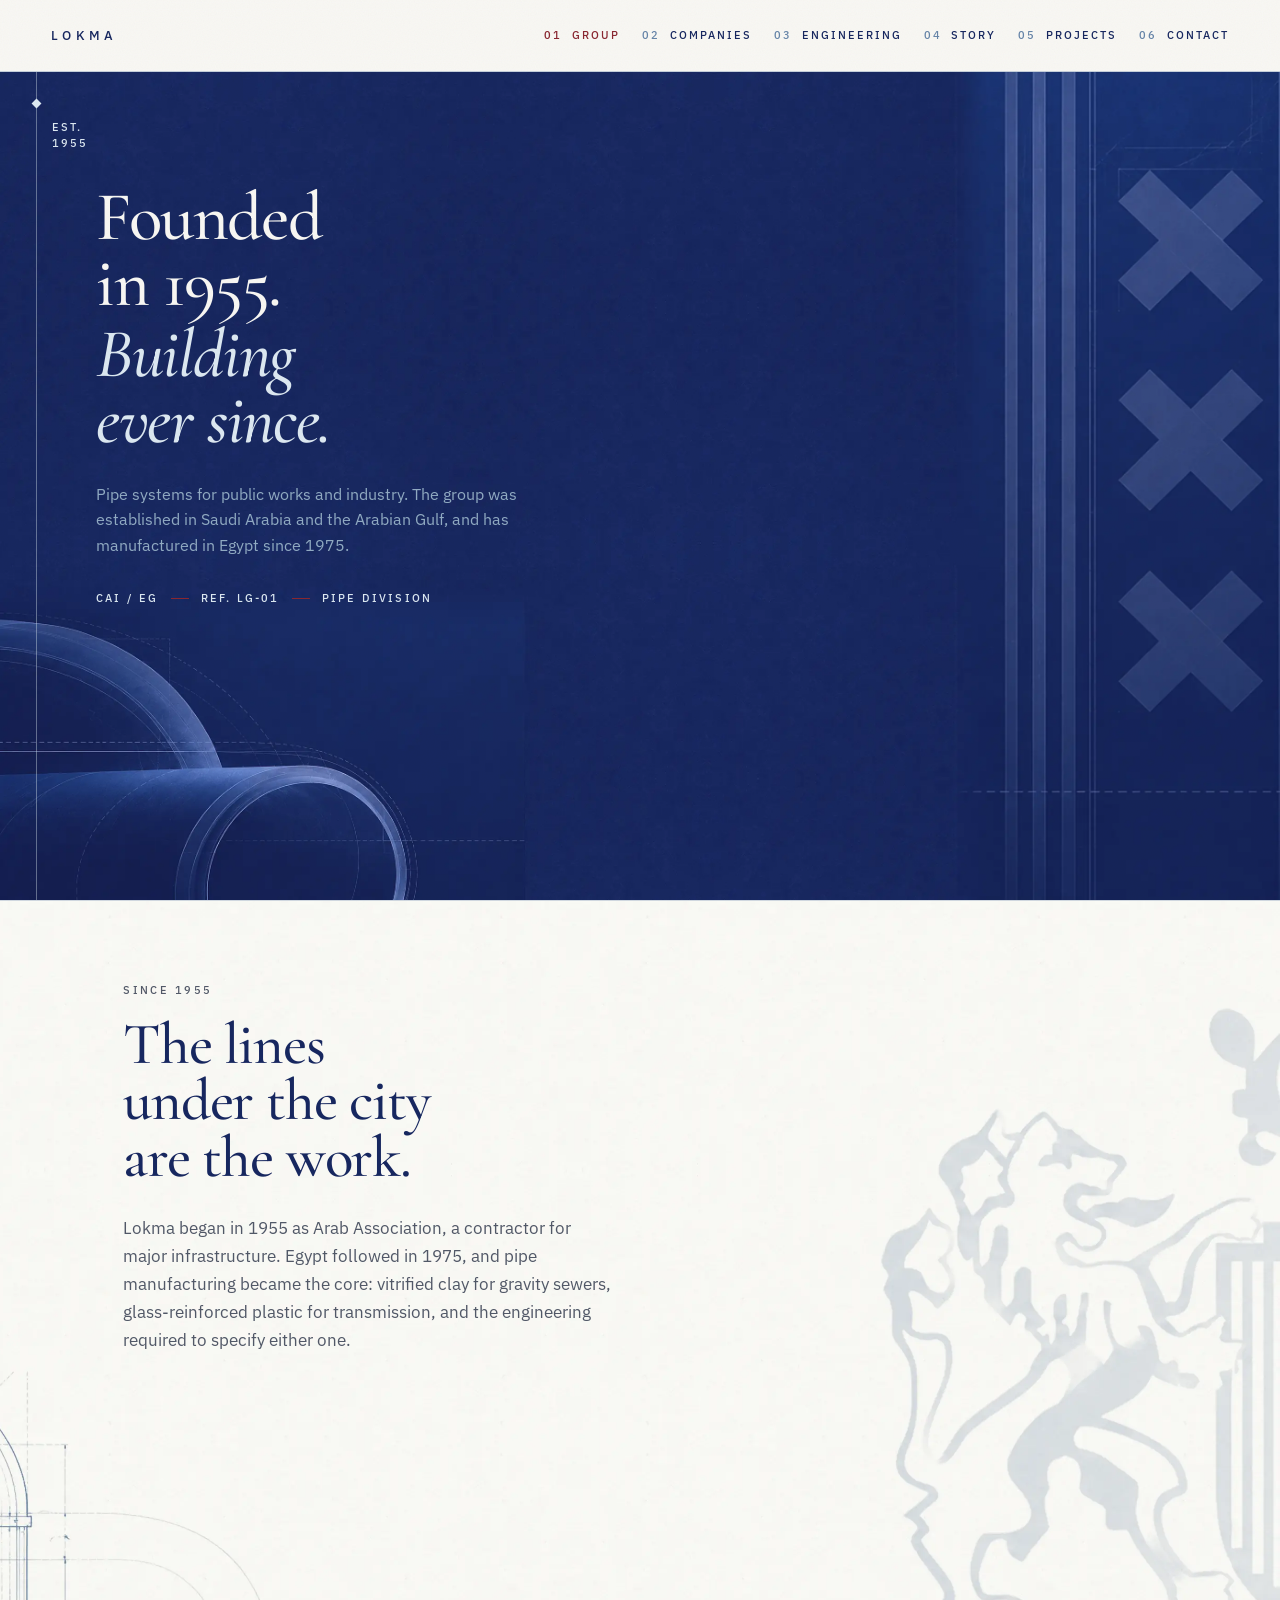
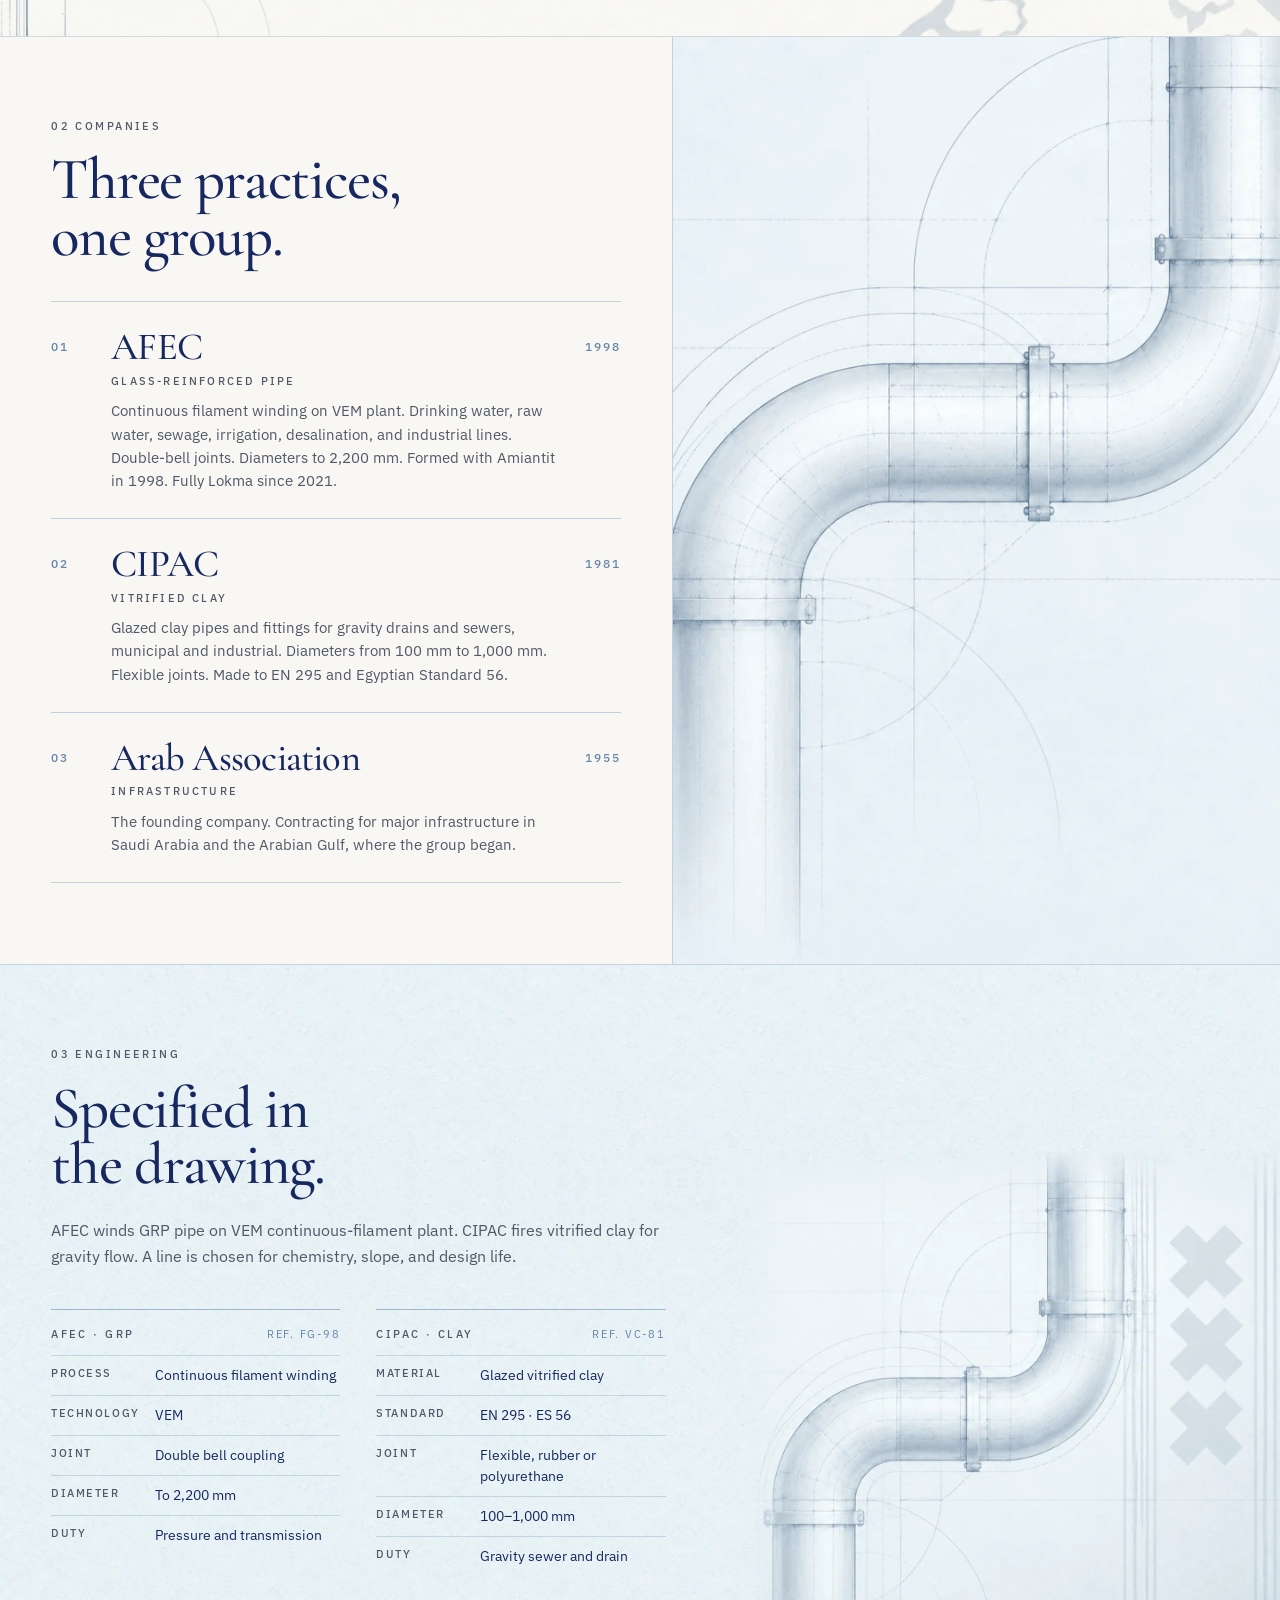
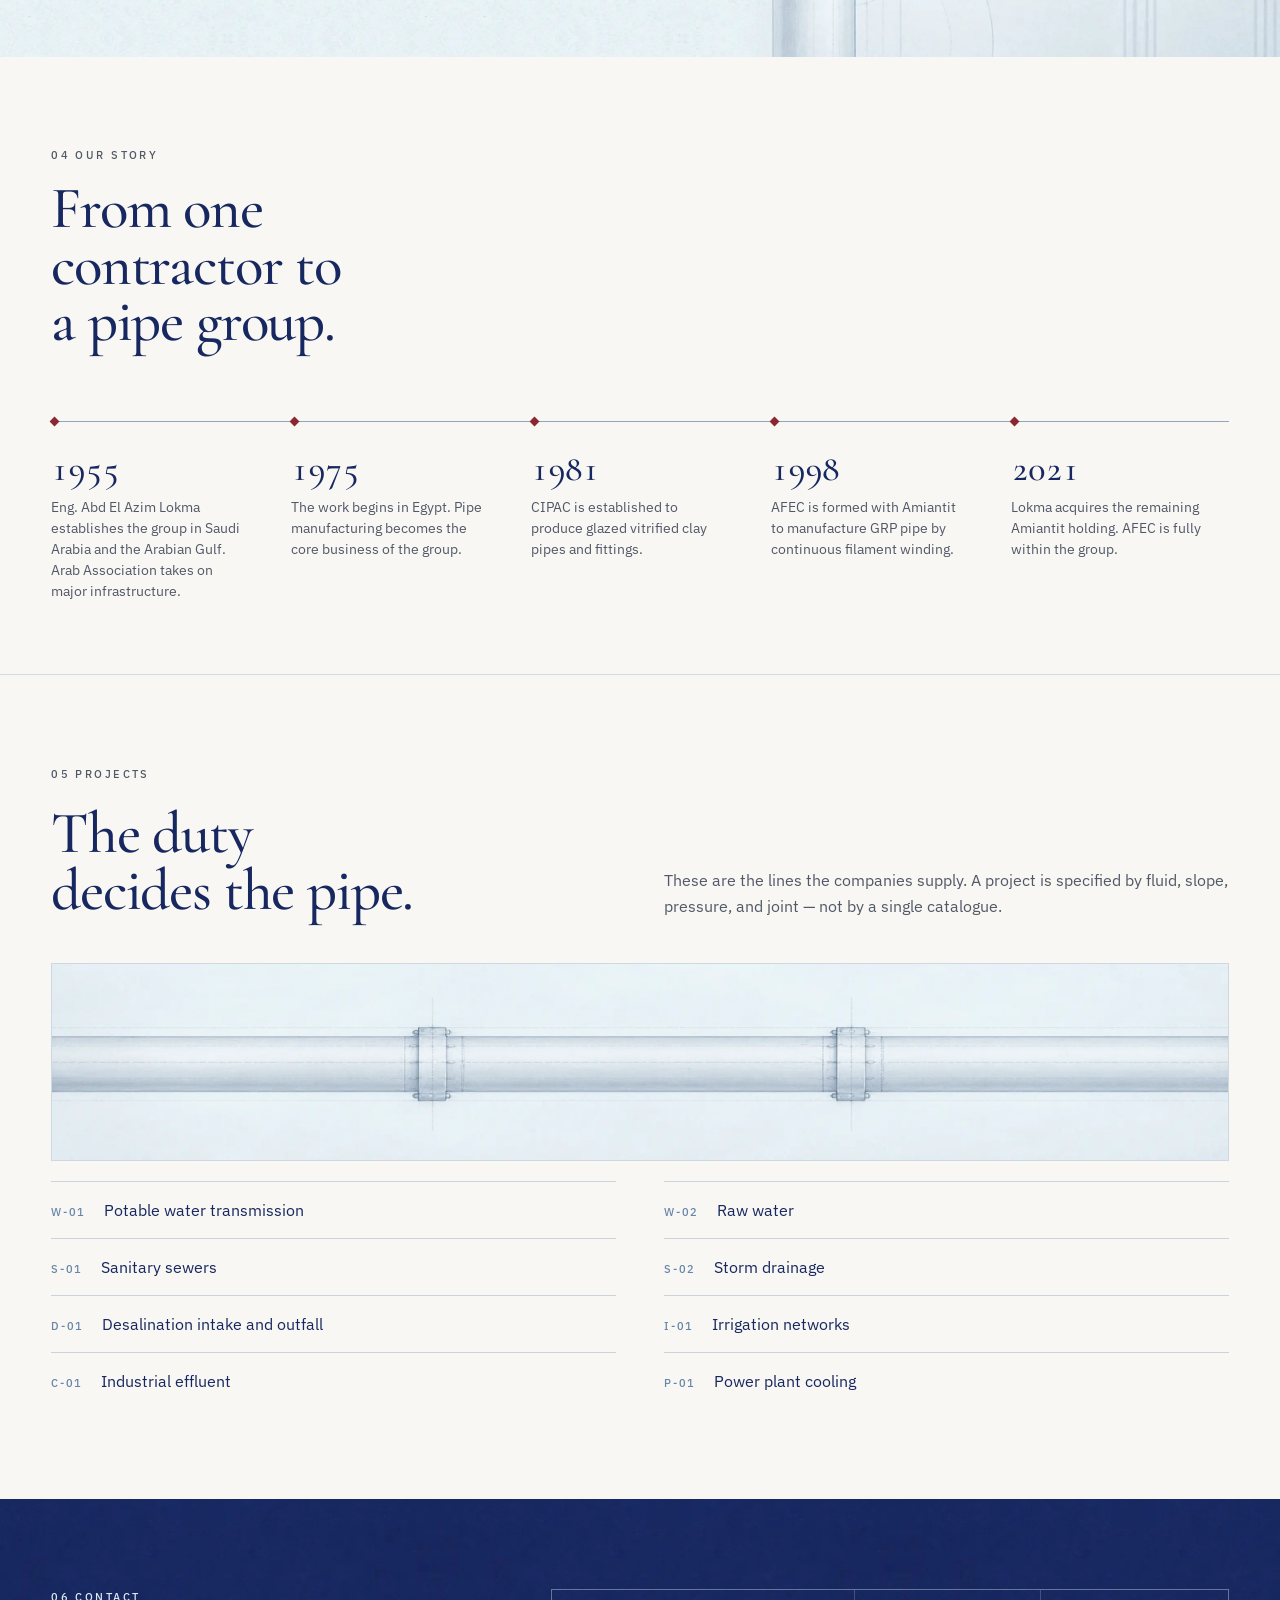
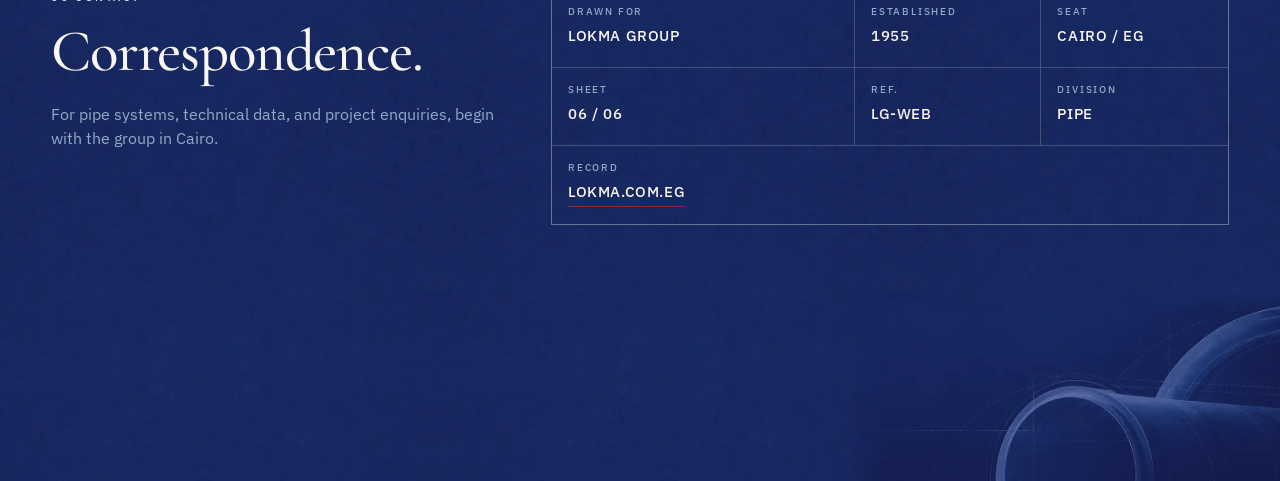
==== commit b2eaa568: "Treat the companies pipe study as decoration Drop the figure caption and descriptive alt text so the" ====
--- a/index.html
+++ b/index.html
@@ -97,13 +97,12 @@
           </li>
         </ol>
       </div>
-      <figure class="companies-sheet">
+      <div class="companies-sheet" aria-hidden="true">
         <picture>
           <source media="(max-width: 900px)" srcset="assets/home-companies-study-mobile.webp">
-          <img src="assets/home-companies-study-desktop.webp" alt="Engineering study of a pipe route with two bends and joint collars" loading="lazy" decoding="async">
+          <img src="assets/home-companies-study-desktop.webp" alt="" loading="lazy" decoding="async">
         </picture>
-        <figcaption class="sheet-caption">Study · Pipe route · Not to scale</figcaption>
-      </figure>
+      </div>
     </section>
 
     <section class="engineering" id="engineering">
--- a/styles.css
+++ b/styles.css
@@ -375,7 +375,6 @@
 
 .companies-sheet {
   position: relative;
-  margin: 0;
   overflow: hidden;
   background: var(--wash);
   border-left: 1px solid color-mix(in srgb, var(--ink) 30%, transparent);
@@ -388,18 +387,6 @@
   height: 100%;
   object-fit: cover;
   object-position: center;
-}
-
-.sheet-caption {
-  position: absolute;
-  left: 24px;
-  bottom: 22px;
-  margin: 0;
-  font-size: 11px;
-  font-weight: 500;
-  letter-spacing: 0.18em;
-  text-transform: uppercase;
-  color: var(--graphite);
 }
 
 /* 03 Engineering — powder-blue plate, drawing on the right, copy in the clear left 58%. */
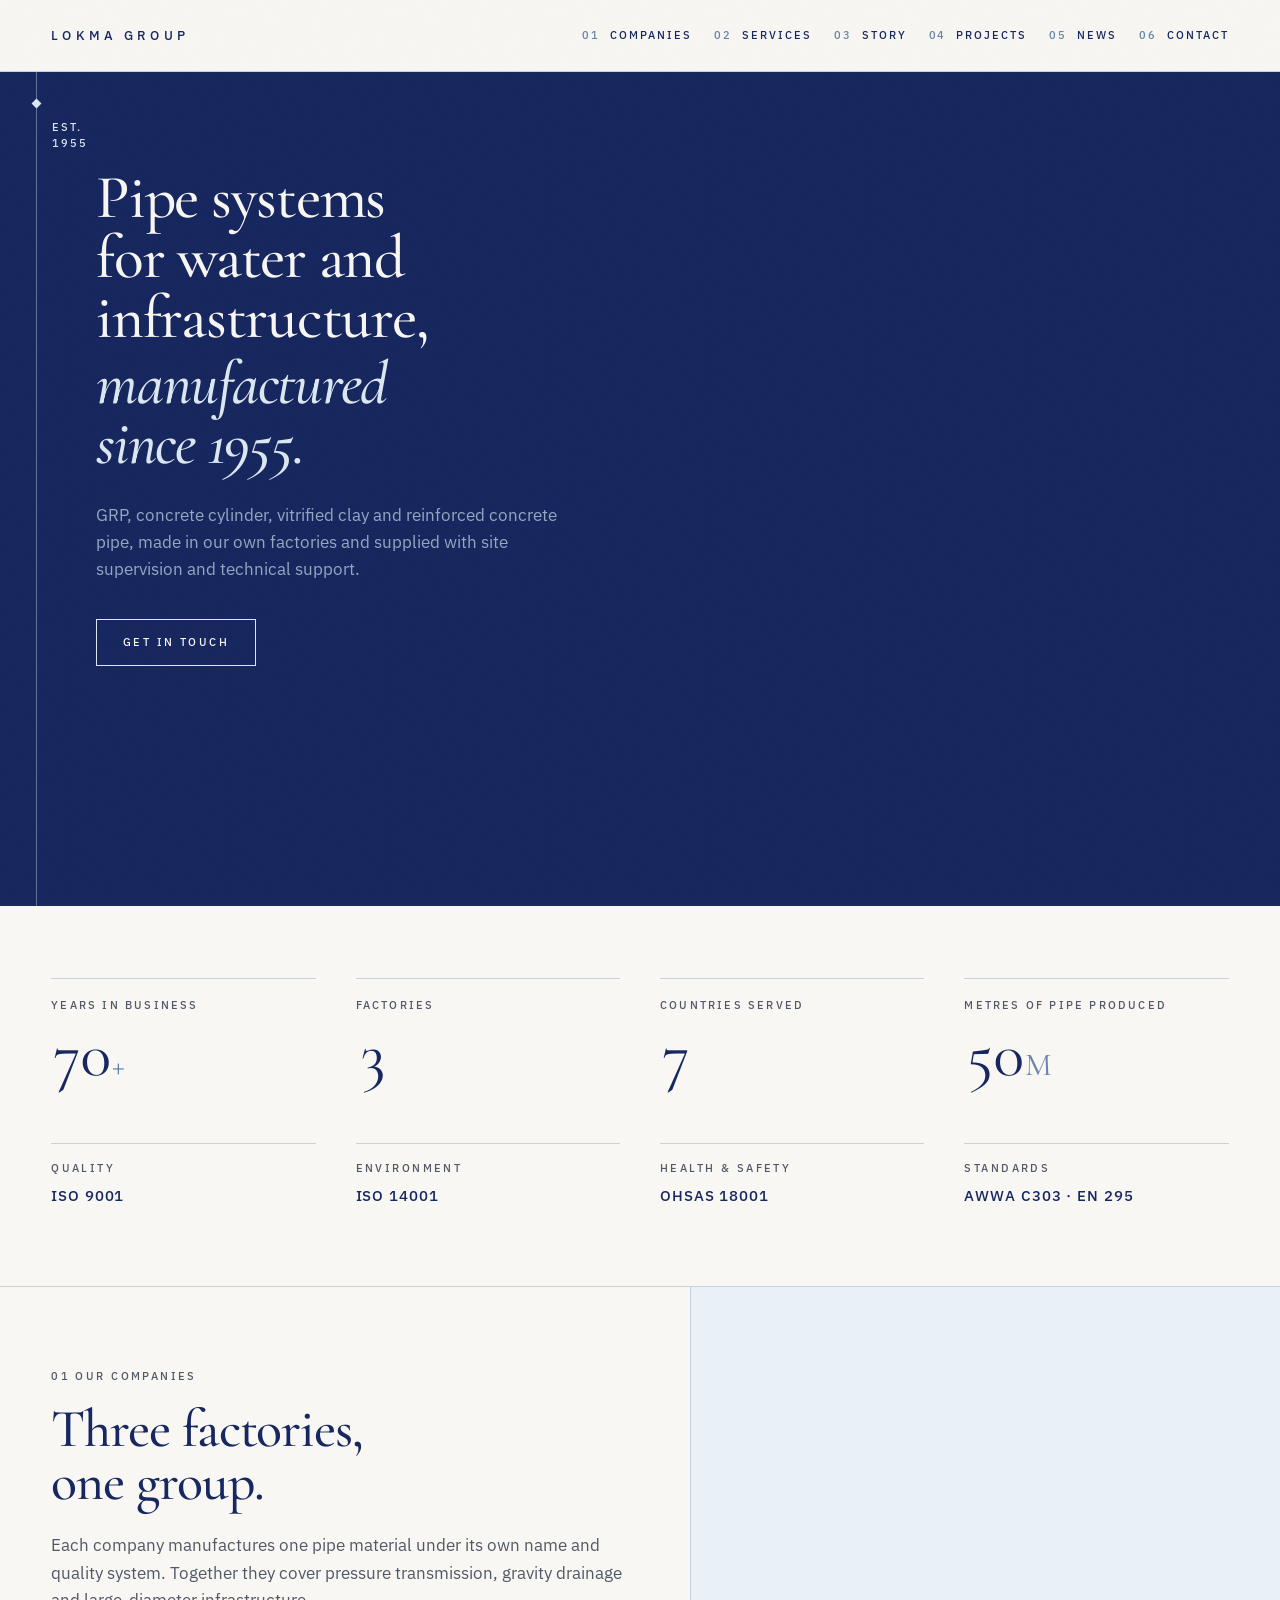
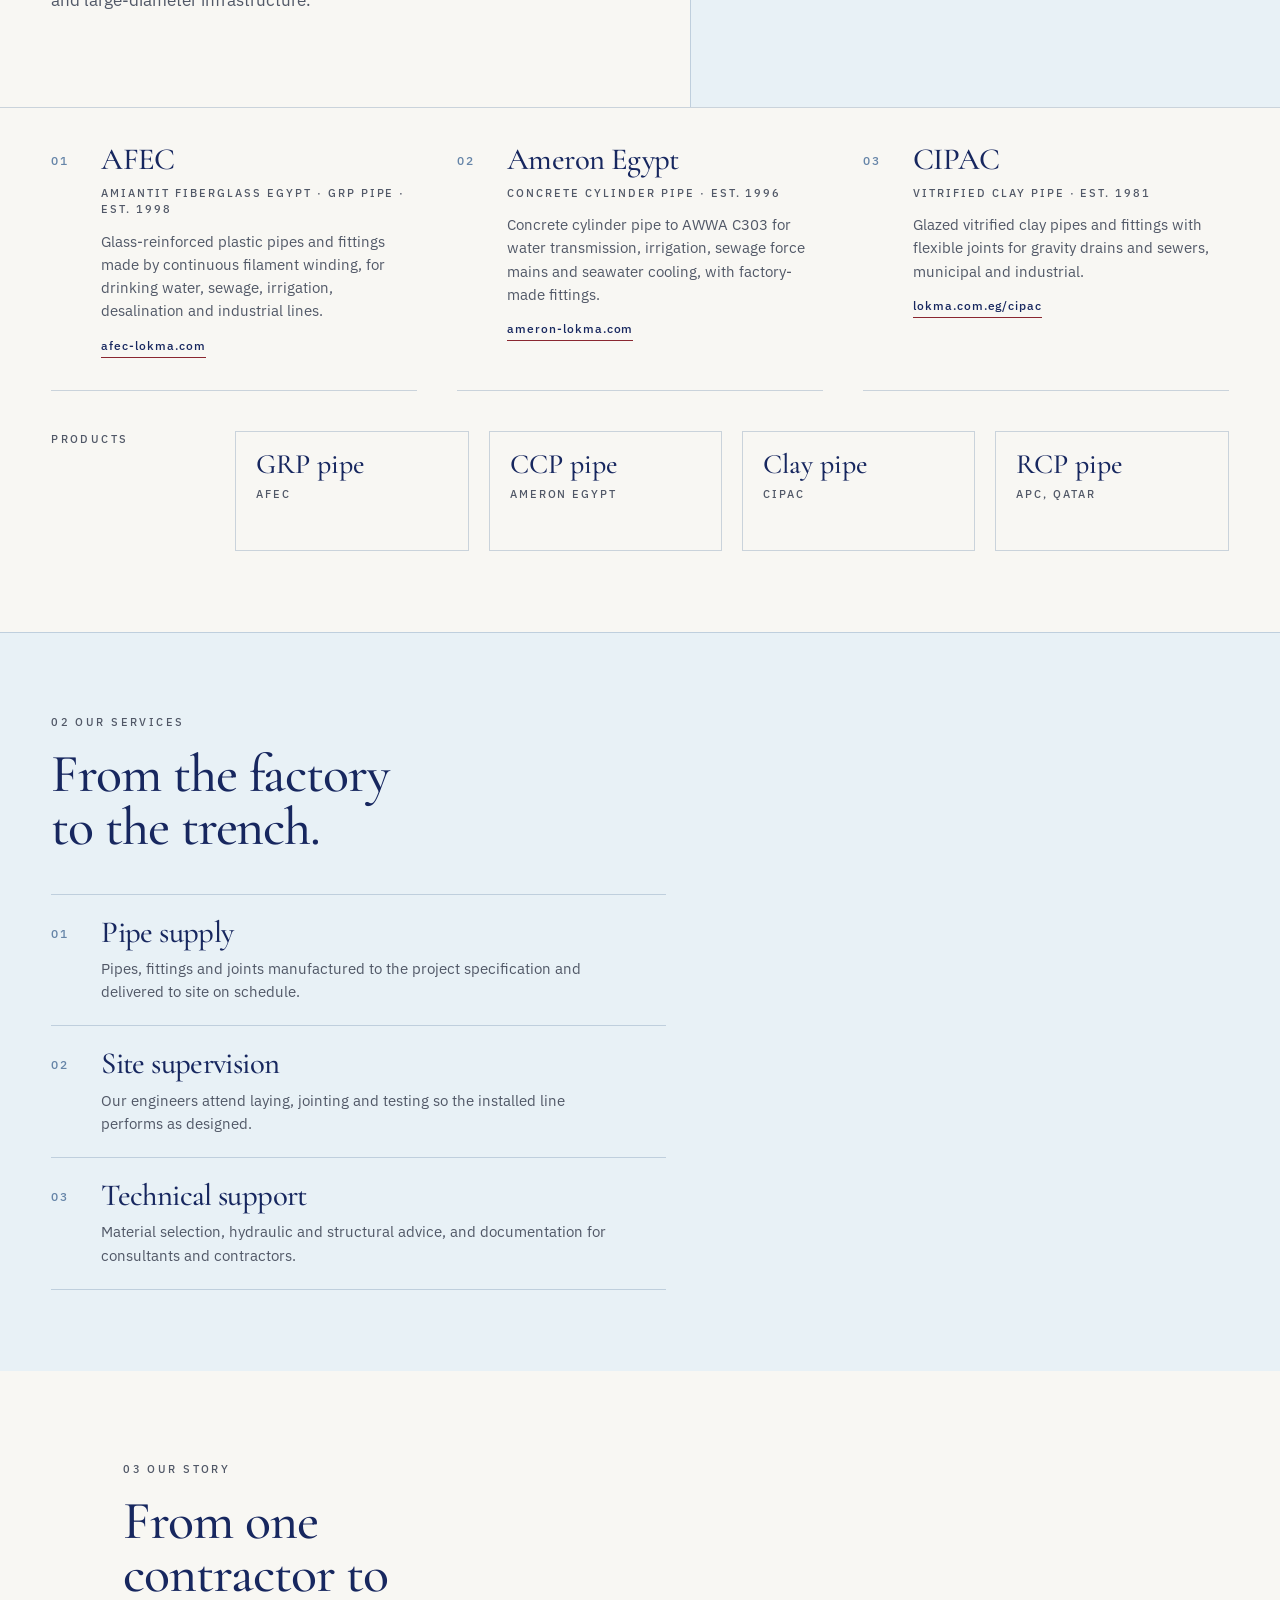
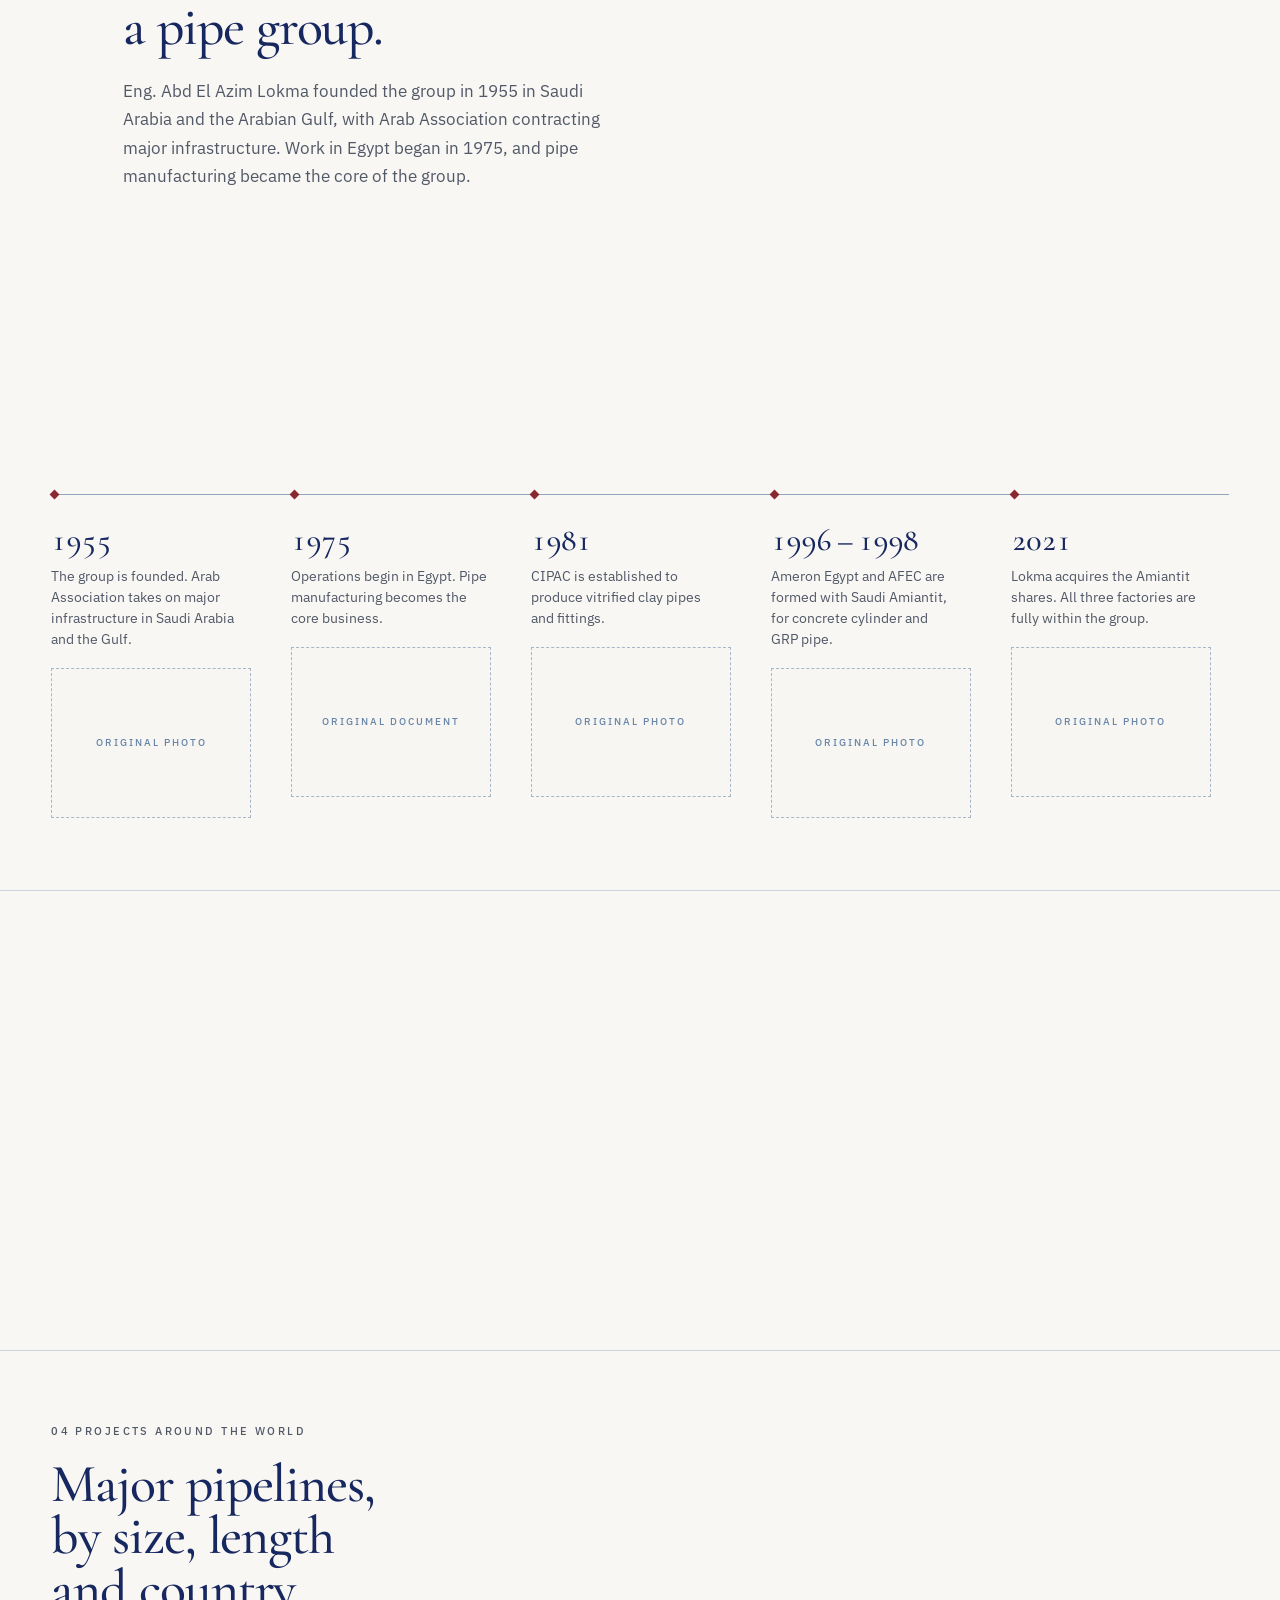
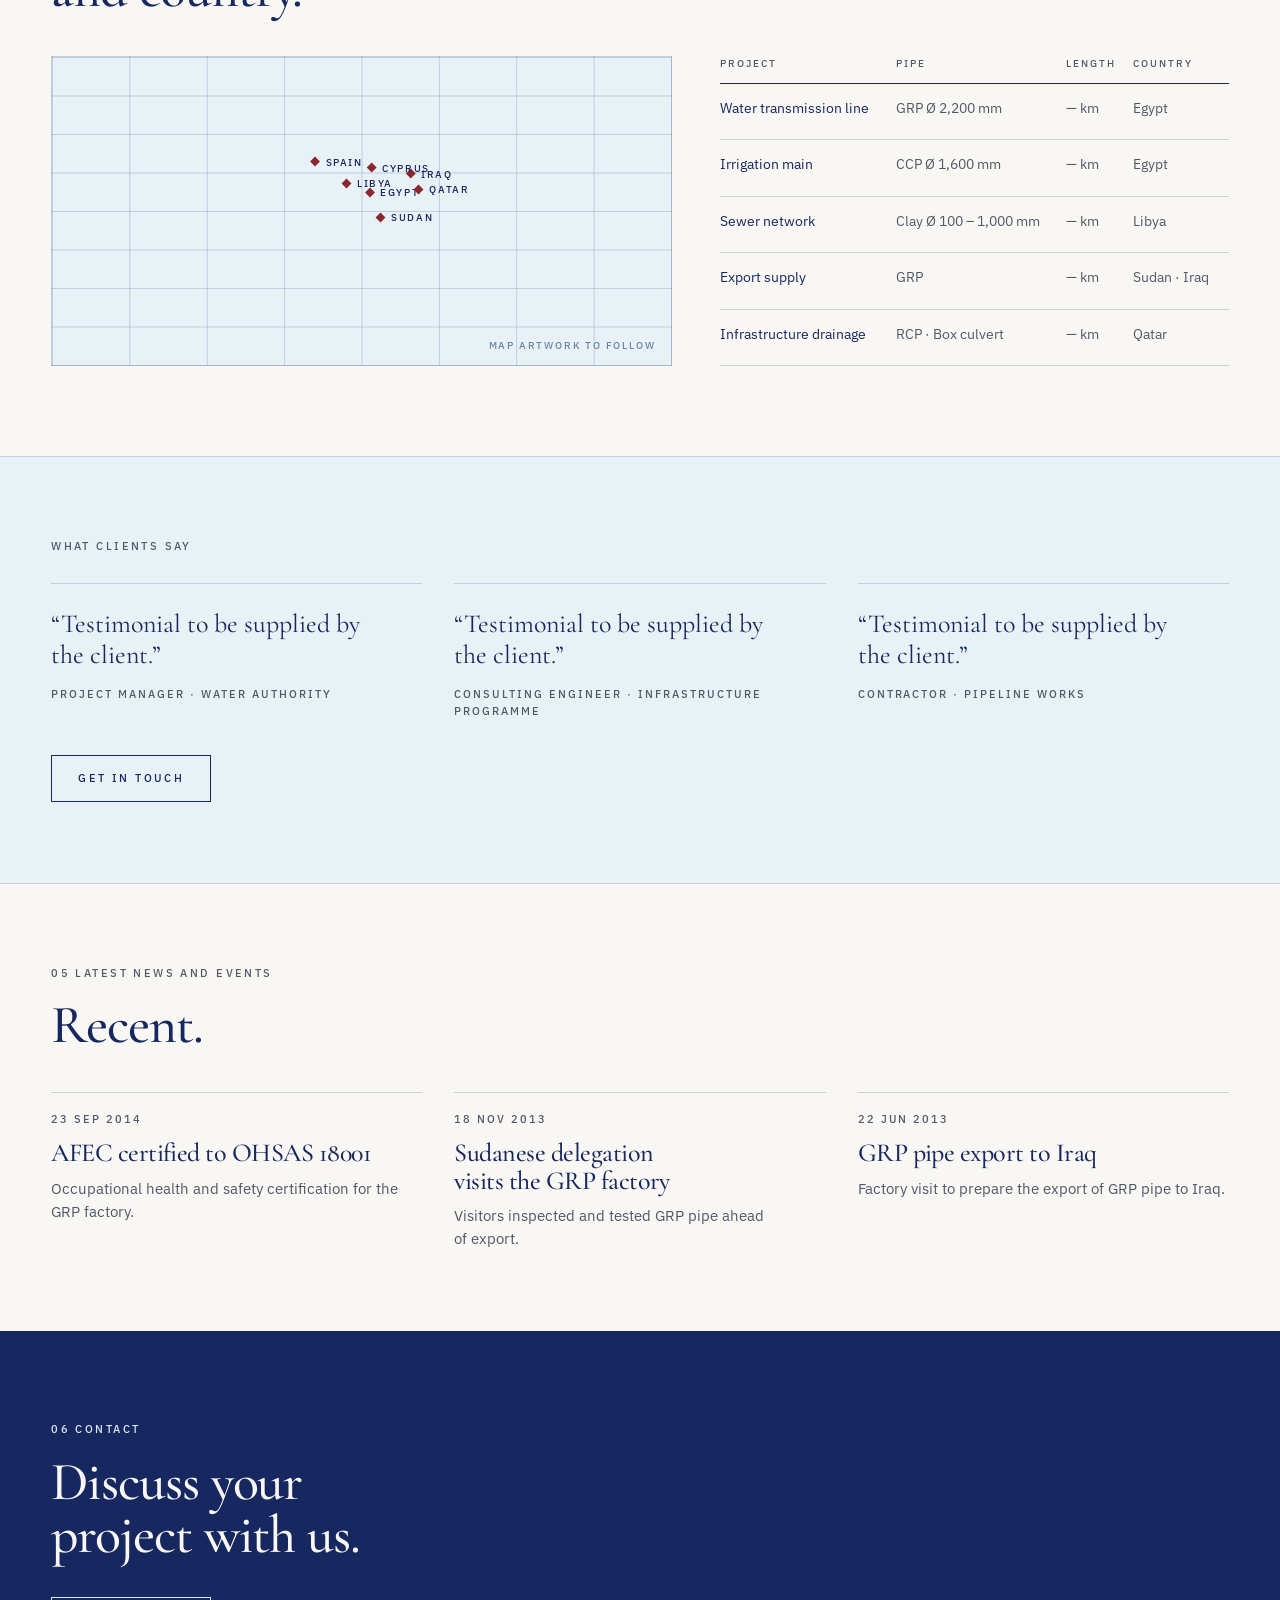
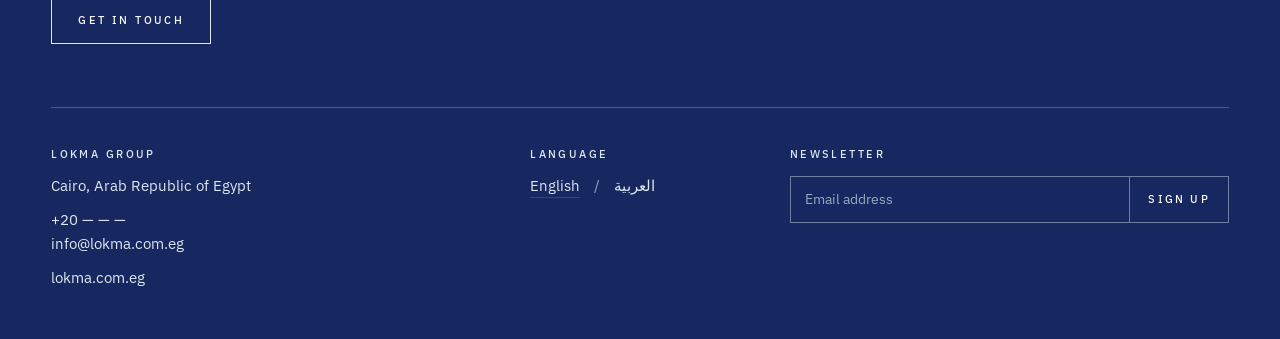
==== commit 1e15d327: "Restructure homepage into nine placeholder sections; use plates decoratively Co-authored-by: Cursor " ====
--- a/index.html
+++ b/index.html
@@ -3,8 +3,8 @@
 <head>
   <meta charset="UTF-8">
   <meta name="viewport" content="width=device-width, initial-scale=1">
-  <title>Lokma Group — Est. 1955</title>
-  <meta name="description" content="Lokma Group. Pipe systems and infrastructure since 1955. Cairo.">
+  <title>Lokma Group — Pipe systems since 1955</title>
+  <meta name="description" content="Lokma Group manufactures and supplies GRP, concrete cylinder, vitrified clay and reinforced concrete pipe systems for water and infrastructure projects. Est. 1955, Cairo.">
   <meta name="theme-color" content="#17275F">
   <link rel="preconnect" href="https://fonts.googleapis.com">
   <link rel="preconnect" href="https://fonts.gstatic.com" crossorigin>
@@ -15,22 +15,23 @@
   <link rel="stylesheet" href="styles.css">
 </head>
 <body>
-  <a class="skip" href="#group">Skip to content</a>
+  <a class="skip" href="#main">Skip to content</a>
 
   <header>
-    <a class="wordmark" href="#group">Lokma</a>
+    <a class="wordmark" href="#top">Lokma Group</a>
     <nav aria-label="Primary">
-      <a href="#group" aria-current="page"><span>01</span> Group</a>
-      <a href="#companies"><span>02</span> Companies</a>
-      <a href="#engineering"><span>03</span> Engineering</a>
-      <a href="#story"><span>04</span> Story</a>
-      <a href="#projects"><span>05</span> Projects</a>
+      <a href="#companies"><span>01</span> Companies</a>
+      <a href="#services"><span>02</span> Services</a>
+      <a href="#story"><span>03</span> Story</a>
+      <a href="#projects"><span>04</span> Projects</a>
+      <a href="#news"><span>05</span> News</a>
       <a href="#contact"><span>06</span> Contact</a>
     </nav>
   </header>
 
-  <main>
-    <section class="hero plate-section" id="group">
+  <main id="main">
+    <!-- 1. Opening banner -->
+    <section class="hero plate-section" id="top">
       <picture class="plate" aria-hidden="true">
         <source media="(max-width: 700px)" srcset="assets/home-hero-navy-mobile.webp">
         <source media="(max-width: 1100px)" srcset="assets/home-hero-navy-tablet.webp">
@@ -41,185 +42,294 @@
         <span class="datum-label">Est.<br>1955</span>
       </div>
       <div class="hero-copy">
-        <h1>Founded in 1955. <em>Building ever since.</em></h1>
-        <p class="deck">Pipe systems for public works and industry. The group was established in Saudi Arabia and the Arabian Gulf, and has manufactured in Egypt since 1975.</p>
-        <ul class="facts">
-          <li>Cai / Eg</li>
-          <li>Ref. Lg-01</li>
-          <li>Pipe division</li>
+        <h1>Pipe systems for water and infrastructure, <em>manufactured since 1955.</em></h1>
+        <p class="deck">GRP, concrete cylinder, vitrified clay and reinforced concrete pipe, made in our own factories and supplied with site supervision and technical support.</p>
+        <a class="button button-light" href="#contact">Get in touch</a>
+      </div>
+    </section>
+
+    <!-- 2. Key numbers and certificates -->
+    <section class="figures" aria-labelledby="figures-title">
+      <h2 id="figures-title" class="visually-hidden">Key numbers and certificates</h2>
+      <!-- Placeholder figures: confirm each value with the group before launch. -->
+      <dl class="numbers">
+        <div><dt>Years in business</dt><dd>70<span>+</span></dd></div>
+        <div><dt>Factories</dt><dd>3</dd></div>
+        <div><dt>Countries served</dt><dd>7</dd></div>
+        <div><dt>Metres of pipe produced</dt><dd>50<span>M</span></dd></div>
+      </dl>
+      <ul class="certs" aria-label="Quality certificates">
+        <li><span class="kicker">Quality</span><strong>ISO 9001</strong></li>
+        <li><span class="kicker">Environment</span><strong>ISO 14001</strong></li>
+        <li><span class="kicker">Health &amp; safety</span><strong>OHSAS 18001</strong></li>
+        <li><span class="kicker">Standards</span><strong>AWWA C303 · EN 295</strong></li>
+      </ul>
+    </section>
+
+    <!-- 3. Our companies and their products -->
+    <section class="companies" id="companies">
+      <div class="companies-head">
+        <div class="companies-intro">
+          <p class="kicker"><span>01</span> Our companies</p>
+          <h2>Three factories, one group.</h2>
+          <p>Each company manufactures one pipe material under its own name and quality system. Together they cover pressure transmission, gravity drainage and large-diameter infrastructure.</p>
+        </div>
+        <picture class="companies-art" aria-hidden="true">
+          <source media="(max-width: 900px)" srcset="assets/home-companies-study-mobile.webp">
+          <img src="assets/home-companies-study-desktop.webp" alt="" loading="lazy" decoding="async">
+        </picture>
+      </div>
+
+      <ul class="company-list">
+        <li>
+          <span class="num">01</span>
+          <div>
+            <h3>AFEC</h3>
+            <p class="role">Amiantit Fiberglass Egypt · GRP pipe · Est. 1998</p>
+            <p>Glass-reinforced plastic pipes and fittings made by continuous filament winding, for drinking water, sewage, irrigation, desalination and industrial lines.</p>
+            <a class="text-link" href="https://afec-lokma.com/">afec-lokma.com</a>
+          </div>
+        </li>
+        <li>
+          <span class="num">02</span>
+          <div>
+            <h3>Ameron Egypt</h3>
+            <p class="role">Concrete cylinder pipe · Est. 1996</p>
+            <p>Concrete cylinder pipe to AWWA C303 for water transmission, irrigation, sewage force mains and seawater cooling, with factory-made fittings.</p>
+            <a class="text-link" href="https://www.ameron-lokma.com/">ameron-lokma.com</a>
+          </div>
+        </li>
+        <li>
+          <span class="num">03</span>
+          <div>
+            <h3>CIPAC</h3>
+            <p class="role">Vitrified clay pipe · Est. 1981</p>
+            <p>Glazed vitrified clay pipes and fittings with flexible joints for gravity drains and sewers, municipal and industrial.</p>
+            <a class="text-link" href="https://lokma.com.eg/cipac/">lokma.com.eg/cipac</a>
+          </div>
+        </li>
+      </ul>
+
+      <div class="products">
+        <p class="kicker">Products</p>
+        <ul class="product-list">
+          <li><a href="products/grp.html"><strong>GRP pipe</strong><span>AFEC</span></a></li>
+          <li><a href="products/ccp.html"><strong>CCP pipe</strong><span>Ameron Egypt</span></a></li>
+          <li><a href="products/clay.html"><strong>Clay pipe</strong><span>CIPAC</span></a></li>
+          <li><a href="products/rcp.html"><strong>RCP pipe</strong><span>APC, Qatar</span></a></li>
         </ul>
       </div>
     </section>
 
-    <section class="heritage plate-section">
-      <picture class="plate" aria-hidden="true">
-        <source media="(max-width: 700px)" srcset="assets/home-heritage-ivory-mobile.webp">
-        <img src="assets/home-heritage-ivory-desktop.webp" alt="" loading="lazy" decoding="async">
+    <!-- 4. Our services -->
+    <section class="services" id="services">
+      <picture class="services-plate" aria-hidden="true">
+        <source media="(max-width: 900px)" srcset="assets/home-engineering-mobile.webp">
+        <img src="assets/home-engineering-desktop.webp" alt="" loading="lazy" decoding="async">
       </picture>
-      <div class="heritage-copy">
-        <p class="kicker">Since 1955</p>
-        <h2>The lines under the city are the work.</h2>
-        <p>Lokma began in 1955 as Arab Association, a contractor for major infrastructure. Egypt followed in 1975, and pipe manufacturing became the core: vitrified clay for gravity sewers, glass-reinforced plastic for transmission, and the engineering required to specify either one.</p>
-      </div>
-    </section>
-
-    <section class="companies" id="companies">
-      <div class="companies-copy">
-        <p class="kicker"><span>02</span> Companies</p>
-        <h2>Three practices, one group.</h2>
-        <ol class="roster">
+      <div class="services-copy">
+        <p class="kicker"><span>02</span> Our services</p>
+        <h2>From the factory to the trench.</h2>
+        <ol class="service-list">
           <li>
             <span class="num">01</span>
             <div>
-              <h3>AFEC</h3>
-              <p class="role">Glass-reinforced pipe</p>
-              <p>Continuous filament winding on VEM plant. Drinking water, raw water, sewage, irrigation, desalination, and industrial lines. Double-bell joints. Diameters to 2,200 mm. Formed with Amiantit in 1998. Fully Lokma since 2021.</p>
+              <h3>Pipe supply</h3>
+              <p>Pipes, fittings and joints manufactured to the project specification and delivered to site on schedule.</p>
             </div>
-            <span class="year">1998</span>
           </li>
           <li>
             <span class="num">02</span>
             <div>
-              <h3>CIPAC</h3>
-              <p class="role">Vitrified clay</p>
-              <p>Glazed clay pipes and fittings for gravity drains and sewers, municipal and industrial. Diameters from 100 mm to 1,000 mm. Flexible joints. Made to EN 295 and Egyptian Standard 56.</p>
+              <h3>Site supervision</h3>
+              <p>Our engineers attend laying, jointing and testing so the installed line performs as designed.</p>
             </div>
-            <span class="year">1981</span>
           </li>
           <li>
             <span class="num">03</span>
             <div>
-              <h3>Arab Association</h3>
-              <p class="role">Infrastructure</p>
-              <p>The founding company. Contracting for major infrastructure in Saudi Arabia and the Arabian Gulf, where the group began.</p>
+              <h3>Technical support</h3>
+              <p>Material selection, hydraulic and structural advice, and documentation for consultants and contractors.</p>
             </div>
-            <span class="year">1955</span>
           </li>
         </ol>
       </div>
-      <div class="companies-sheet" aria-hidden="true">
-        <picture>
-          <source media="(max-width: 900px)" srcset="assets/home-companies-study-mobile.webp">
-          <img src="assets/home-companies-study-desktop.webp" alt="" loading="lazy" decoding="async">
+    </section>
+
+    <!-- 5. Our story -->
+    <section class="story" id="story">
+      <div class="story-intro plate-section">
+        <picture class="plate" aria-hidden="true">
+          <source media="(max-width: 700px)" srcset="assets/home-heritage-ivory-mobile.webp">
+          <img src="assets/home-heritage-ivory-desktop.webp" alt="" loading="lazy" decoding="async">
         </picture>
-      </div>
-    </section>
-
-    <section class="engineering" id="engineering">
-      <picture class="engineering-plate" aria-hidden="true">
-        <source media="(max-width: 900px)" srcset="assets/home-engineering-mobile.webp">
-        <img src="assets/home-engineering-desktop.webp" alt="" loading="lazy" decoding="async">
-      </picture>
-      <div class="engineering-copy">
-        <p class="kicker"><span>03</span> Engineering</p>
-        <h2>Specified in the drawing.</h2>
-        <p class="lead">AFEC winds GRP pipe on VEM continuous-filament plant. CIPAC fires vitrified clay for gravity flow. A line is chosen for chemistry, slope, and design life.</p>
-        <div class="spec-grid">
-          <article>
-            <header>
-              <p class="kicker">Afec · Grp</p>
-              <p class="spec-ref">Ref. Fg-98</p>
-            </header>
-            <dl>
-              <div><dt>Process</dt><dd>Continuous filament winding</dd></div>
-              <div><dt>Technology</dt><dd>VEM</dd></div>
-              <div><dt>Joint</dt><dd>Double bell coupling</dd></div>
-              <div><dt>Diameter</dt><dd>To 2,200 mm</dd></div>
-              <div><dt>Duty</dt><dd>Pressure and transmission</dd></div>
-            </dl>
-          </article>
-          <article>
-            <header>
-              <p class="kicker">Cipac · Clay</p>
-              <p class="spec-ref">Ref. Vc-81</p>
-            </header>
-            <dl>
-              <div><dt>Material</dt><dd>Glazed vitrified clay</dd></div>
-              <div><dt>Standard</dt><dd>EN 295 · ES 56</dd></div>
-              <div><dt>Joint</dt><dd>Flexible, rubber or polyurethane</dd></div>
-              <div><dt>Diameter</dt><dd>100–1,000 mm</dd></div>
-              <div><dt>Duty</dt><dd>Gravity sewer and drain</dd></div>
-            </dl>
-          </article>
+        <div class="story-copy">
+          <p class="kicker"><span>03</span> Our story</p>
+          <h2>From one contractor to a pipe group.</h2>
+          <p>Eng. Abd El Azim Lokma founded the group in 1955 in Saudi Arabia and the Arabian Gulf, with Arab Association contracting major infrastructure. Work in Egypt began in 1975, and pipe manufacturing became the core of the group.</p>
         </div>
       </div>
-    </section>
-
-    <section class="story" id="story">
-      <div class="story-head">
-        <p class="kicker"><span>04</span> Our story</p>
-        <h2>From one contractor to a pipe group.</h2>
-      </div>
       <ol class="timeline">
         <li>
           <span class="mark" aria-hidden="true"></span>
           <span class="when">1955</span>
-          <p>Eng. Abd El Azim Lokma establishes the group in Saudi Arabia and the Arabian Gulf. Arab Association takes on major infrastructure.</p>
+          <p>The group is founded. Arab Association takes on major infrastructure in Saudi Arabia and the Gulf.</p>
+          <figure class="archive-photo"><span>Original photo</span></figure>
         </li>
         <li>
           <span class="mark" aria-hidden="true"></span>
           <span class="when">1975</span>
-          <p>The work begins in Egypt. Pipe manufacturing becomes the core business of the group.</p>
+          <p>Operations begin in Egypt. Pipe manufacturing becomes the core business.</p>
+          <figure class="archive-photo"><span>Original document</span></figure>
         </li>
         <li>
           <span class="mark" aria-hidden="true"></span>
           <span class="when">1981</span>
-          <p>CIPAC is established to produce glazed vitrified clay pipes and fittings.</p>
-        </li>
-        <li>
-          <span class="mark" aria-hidden="true"></span>
-          <span class="when">1998</span>
-          <p>AFEC is formed with Amiantit to manufacture GRP pipe by continuous filament winding.</p>
+          <p>CIPAC is established to produce vitrified clay pipes and fittings.</p>
+          <figure class="archive-photo"><span>Original photo</span></figure>
+        </li>
+        <li>
+          <span class="mark" aria-hidden="true"></span>
+          <span class="when">1996 – 1998</span>
+          <p>Ameron Egypt and AFEC are formed with Saudi Amiantit, for concrete cylinder and GRP pipe.</p>
+          <figure class="archive-photo"><span>Original photo</span></figure>
         </li>
         <li>
           <span class="mark" aria-hidden="true"></span>
           <span class="when">2021</span>
-          <p>Lokma acquires the remaining Amiantit holding. AFEC is fully within the group.</p>
+          <p>Lokma acquires the Amiantit shares. All three factories are fully within the group.</p>
+          <figure class="archive-photo"><span>Original photo</span></figure>
         </li>
       </ol>
     </section>
 
+    <!-- 6. Projects around the world -->
     <section class="projects" id="projects">
-      <div class="projects-head">
-        <p class="kicker"><span>05</span> Projects</p>
-        <h2>The duty decides the pipe.</h2>
-        <p>These are the lines the companies supply. A project is specified by fluid, slope, pressure, and joint — not by a single catalogue.</p>
-      </div>
-      <picture class="projects-band" aria-hidden="true">
+      <picture class="banner" aria-hidden="true">
         <source media="(max-width: 700px)" srcset="assets/home-projects-band-mobile.webp">
         <img src="assets/home-projects-band-desktop.webp" alt="" loading="lazy" decoding="async">
       </picture>
-      <ul class="duties">
-        <li><span>W-01</span> Potable water transmission</li>
-        <li><span>W-02</span> Raw water</li>
-        <li><span>S-01</span> Sanitary sewers</li>
-        <li><span>S-02</span> Storm drainage</li>
-        <li><span>D-01</span> Desalination intake and outfall</li>
-        <li><span>I-01</span> Irrigation networks</li>
-        <li><span>C-01</span> Industrial effluent</li>
-        <li><span>P-01</span> Power plant cooling</li>
+      <div class="projects-head">
+        <p class="kicker"><span>04</span> Projects around the world</p>
+        <h2>Major pipelines, by size, length and country.</h2>
+      </div>
+      <div class="projects-body">
+        <!-- Map placeholder: final artwork and pin positions to follow. -->
+        <div class="map" role="img" aria-label="World map placeholder showing countries served">
+          <span class="pin" style="--x: 55%; --y: 44%">Egypt</span>
+          <span class="pin" style="--x: 51%; --y: 41%">Libya</span>
+          <span class="pin" style="--x: 57%; --y: 52%">Sudan</span>
+          <span class="pin" style="--x: 61%; --y: 38%">Iraq</span>
+          <span class="pin" style="--x: 63%; --y: 43%">Qatar</span>
+          <span class="pin" style="--x: 56%; --y: 36%">Cyprus</span>
+          <span class="pin" style="--x: 46%; --y: 34%">Spain</span>
+          <p class="map-note">Map artwork to follow</p>
+        </div>
+        <!-- Placeholder rows: replace with verified project data. -->
+        <table class="project-table">
+          <thead>
+            <tr><th>Project</th><th>Pipe</th><th>Length</th><th>Country</th></tr>
+          </thead>
+          <tbody>
+            <tr><td>Water transmission line</td><td>GRP Ø 2,200 mm</td><td>— km</td><td>Egypt</td></tr>
+            <tr><td>Irrigation main</td><td>CCP Ø 1,600 mm</td><td>— km</td><td>Egypt</td></tr>
+            <tr><td>Sewer network</td><td>Clay Ø 100 – 1,000 mm</td><td>— km</td><td>Libya</td></tr>
+            <tr><td>Export supply</td><td>GRP</td><td>— km</td><td>Sudan · Iraq</td></tr>
+            <tr><td>Infrastructure drainage</td><td>RCP · Box culvert</td><td>— km</td><td>Qatar</td></tr>
+          </tbody>
+        </table>
+      </div>
+    </section>
+
+    <!-- 7. Customer testimonials -->
+    <section class="testimonials" id="testimonials">
+      <p class="kicker">What clients say</p>
+      <!-- Placeholder quotes: replace with approved client statements. -->
+      <ul class="quotes">
+        <li>
+          <blockquote>
+            <p>“Testimonial to be supplied by the client.”</p>
+            <footer>Project manager · Water authority</footer>
+          </blockquote>
+        </li>
+        <li>
+          <blockquote>
+            <p>“Testimonial to be supplied by the client.”</p>
+            <footer>Consulting engineer · Infrastructure programme</footer>
+          </blockquote>
+        </li>
+        <li>
+          <blockquote>
+            <p>“Testimonial to be supplied by the client.”</p>
+            <footer>Contractor · Pipeline works</footer>
+          </blockquote>
+        </li>
       </ul>
-    </section>
-
+      <a class="button" href="#contact">Get in touch</a>
+    </section>
+
+    <!-- 8. Latest news and events -->
+    <section class="news" id="news">
+      <div class="news-head">
+        <p class="kicker"><span>05</span> Latest news and events</p>
+        <h2>Recent.</h2>
+      </div>
+      <!-- Placeholder items carried over from lokma.com.eg. -->
+      <ul class="news-list">
+        <li>
+          <time datetime="2014-09-23">23 Sep 2014</time>
+          <h3><a href="https://lokma.com.eg/certificates.html">AFEC certified to OHSAS 18001</a></h3>
+          <p>Occupational health and safety certification for the GRP factory.</p>
+        </li>
+        <li>
+          <time datetime="2013-11-18">18 Nov 2013</time>
+          <h3><a href="https://lokma.com.eg/allnews.html">Sudanese delegation visits the GRP factory</a></h3>
+          <p>Visitors inspected and tested GRP pipe ahead of export.</p>
+        </li>
+        <li>
+          <time datetime="2013-06-22">22 Jun 2013</time>
+          <h3><a href="https://lokma.com.eg/allnews.html">GRP pipe export to Iraq</a></h3>
+          <p>Factory visit to prepare the export of GRP pipe to Iraq.</p>
+        </li>
+      </ul>
+    </section>
+
+    <!-- 9. Final invitation, contact, language, newsletter -->
     <section class="contact plate-section" id="contact">
       <picture class="plate" aria-hidden="true">
         <source media="(max-width: 700px)" srcset="assets/home-contact-navy-mobile.webp">
         <img src="assets/home-contact-navy-desktop.webp" alt="" loading="lazy" decoding="async">
       </picture>
-      <div class="contact-copy">
+      <div class="contact-invite">
         <p class="kicker kicker-light"><span>06</span> Contact</p>
-        <h2>Correspondence.</h2>
-        <p>For pipe systems, technical data, and project enquiries, begin with the group in Cairo.</p>
-      </div>
-      <div class="titleblock">
-        <div><span>Drawn for</span><strong>Lokma Group</strong></div>
-        <div><span>Established</span><strong>1955</strong></div>
-        <div><span>Seat</span><strong>Cairo / Eg</strong></div>
-        <div><span>Sheet</span><strong>06 / 06</strong></div>
-        <div><span>Ref.</span><strong>Lg-Web</strong></div>
-        <div><span>Division</span><strong>Pipe</strong></div>
-        <div class="titleblock-wide"><span>Record</span><a href="https://lokma.com.eg/">lokma.com.eg</a></div>
-      </div>
+        <h2>Discuss your project with us.</h2>
+        <a class="button button-light" href="mailto:info@lokma.com.eg">Get in touch</a>
+      </div>
+      <div class="contact-grid">
+        <!-- Placeholder contact details: confirm address, phone and email. -->
+        <address>
+          <span class="kicker kicker-light">Lokma Group</span>
+          <p>Cairo, Arab Republic of Egypt</p>
+          <p><a href="tel:+20">+20 — — —</a><br><a href="mailto:info@lokma.com.eg">info@lokma.com.eg</a></p>
+          <p><a href="https://lokma.com.eg/">lokma.com.eg</a></p>
+        </address>
+        <div class="lang" aria-label="Language">
+          <span class="kicker kicker-light">Language</span>
+          <p>
+            <a href="index.html" aria-current="true" lang="en">English</a>
+            <span aria-hidden="true">/</span>
+            <a href="ar/index.html" lang="ar" dir="rtl">العربية</a>
+          </p>
+        </div>
+        <form class="newsletter" action="#" method="post">
+          <label class="kicker kicker-light" for="newsletter-email">Newsletter</label>
+          <div class="field">
+            <input id="newsletter-email" type="email" name="email" placeholder="Email address" autocomplete="email" required>
+            <button type="submit">Sign up</button>
+          </div>
+        </form>
+      </div>
+      <p class="colophon">© Lokma Group. Est. 1955.</p>
     </section>
   </main>
 
@@ -231,7 +341,7 @@
 
     const setCurrent = (id) => {
       links.forEach((link) => {
-        if (link.getAttribute("href") === `#${id}`) link.setAttribute("aria-current", "page");
+        if (id && link.getAttribute("href") === `#${id}`) link.setAttribute("aria-current", "page");
         else link.removeAttribute("aria-current");
       });
     };
@@ -242,11 +352,11 @@
         setCurrent(sections[sections.length - 1].id);
         return;
       }
-      let current = sections[0];
+      let current = null;
       for (const section of sections) {
         if (section.getBoundingClientRect().top <= 96) current = section;
       }
-      setCurrent(current.id);
+      setCurrent(current && current.id);
     };
 
     update();
--- a/styles.css
+++ b/styles.css
@@ -8,6 +8,8 @@
   --paper: #f8f7f3;
   --graphite: #515867;
   --oxide: #8a2730;
+  --rule: color-mix(in srgb, var(--ink) 32%, transparent);
+  --rule-light: color-mix(in srgb, var(--pale) 26%, transparent);
   --serif: "Cormorant Garamond", "Iowan Old Style", Palatino, "Palatino Linotype", serif;
   --sans: "IBM Plex Sans", "Helvetica Neue", Helvetica, Arial, sans-serif;
   --header: 72px;
@@ -46,7 +48,7 @@
   color: var(--navy);
 }
 
-img, svg, picture { display: block; max-width: 100%; }
+img, picture { display: block; max-width: 100%; }
 
 a { color: inherit; }
 
@@ -66,37 +68,46 @@
 
 .skip:focus { top: 12px; }
 
+.visually-hidden {
+  position: absolute;
+  width: 1px;
+  height: 1px;
+  overflow: hidden;
+  clip: rect(0 0 0 0);
+  white-space: nowrap;
+}
+
 section[id] { scroll-margin-top: var(--header); }
 
 h1, h2, h3 {
   font-family: var(--serif);
   font-weight: 500;
   letter-spacing: -0.02em;
-  line-height: 0.96;
+  line-height: 0.98;
   margin: 0;
   text-wrap: balance;
 }
 
 h1 {
-  font-size: clamp(52px, 5.4vw, 88px);
-  max-width: 11ch;
+  font-size: clamp(46px, 4.8vw, 78px);
+  max-width: 14ch;
 }
 
 h1 em {
   display: block;
-  margin-top: 0.06em;
+  margin-top: 0.08em;
   font-style: italic;
   font-weight: 500;
 }
 
 h2 {
-  font-size: clamp(42px, 4.6vw, 72px);
-  max-width: 14ch;
+  font-size: clamp(38px, 4.2vw, 64px);
+  max-width: 16ch;
 }
 
 h3 {
-  font-size: clamp(32px, 3vw, 44px);
-  line-height: 1;
+  font-size: clamp(26px, 2.4vw, 36px);
+  line-height: 1.05;
 }
 
 p { text-wrap: pretty; }
@@ -109,18 +120,65 @@
   text-transform: uppercase;
   color: var(--graphite);
 }
+
+.kicker-light { color: var(--pale); }
 
 .kicker span,
 nav a span,
 .num,
-.duties span,
-.year,
 .when,
-.spec-ref {
+.numbers dd,
+time {
   font-variant-numeric: tabular-nums;
 }
 
-.kicker-light { color: var(--pale); }
+.num {
+  padding-top: 8px;
+  font-size: 12px;
+  font-weight: 500;
+  letter-spacing: 0.16em;
+  color: var(--ink);
+}
+
+.button {
+  display: inline-block;
+  margin-top: 36px;
+  padding: 14px 26px;
+  border: 1px solid var(--navy);
+  color: var(--navy);
+  text-decoration: none;
+  font-size: 11px;
+  font-weight: 500;
+  letter-spacing: 0.22em;
+  text-transform: uppercase;
+  transition: background-color 120ms ease, color 120ms ease;
+}
+
+.button:hover {
+  background: var(--navy);
+  color: var(--paper);
+}
+
+.button-light {
+  border-color: var(--pale);
+  color: var(--paper);
+}
+
+.button-light:hover {
+  background: var(--paper);
+  color: var(--navy);
+}
+
+.text-link {
+  display: inline-block;
+  margin-top: 14px;
+  font-size: 12px;
+  font-weight: 500;
+  letter-spacing: 0.08em;
+  text-decoration: none;
+  border-bottom: 1px solid var(--oxide);
+  padding-bottom: 2px;
+}
 
 header {
   position: sticky;
@@ -133,7 +191,7 @@
   min-height: var(--header);
   padding: 0 var(--gutter);
   background: color-mix(in srgb, var(--paper) 92%, transparent);
-  border-bottom: 1px solid color-mix(in srgb, var(--ink) 35%, transparent);
+  border-bottom: 1px solid var(--rule);
   backdrop-filter: blur(8px);
 }
 
@@ -171,7 +229,7 @@
   color: var(--oxide);
 }
 
-/* Illustrated plates: artwork fills the section, copy sits in the clear zone. */
+/* Decorative plates. The artwork fills the section; copy sits in its clear zone. */
 
 .plate-section {
   position: relative;
@@ -192,13 +250,23 @@
   object-fit: cover;
 }
 
+.banner {
+  width: 100%;
+  border-bottom: 1px solid var(--rule);
+}
+
+.banner img {
+  width: 100%;
+  height: auto;
+}
+
 .datum {
   position: absolute;
   top: 0;
   bottom: 0;
   left: 36px;
   width: 1px;
-  background: color-mix(in srgb, var(--ink) 55%, transparent);
+  background: var(--rule);
 }
 
 .datum-light { background: color-mix(in srgb, var(--pale) 40%, transparent); }
@@ -229,10 +297,11 @@
 
 .datum-light .datum-label { color: var(--pale); }
 
-/* 01 Hero — deep navy plate, pipes lower left, Xs on the right. */
+/* 1. Opening banner */
 
 .hero {
-  min-height: calc(100svh - var(--header));
+  /* Floor stops short viewports from pushing the copy deep into the pipe artwork. */
+  min-height: max(calc(100svh - var(--header)), 820px);
   background: var(--navy);
   color: var(--paper);
 }
@@ -241,264 +310,298 @@
 
 .hero-copy {
   position: relative;
-  max-width: min(44%, 640px);
-  padding: 112px 0 240px 96px;
+  max-width: min(46%, 680px);
+  padding: 96px 0 240px 96px;
 }
 
 .hero h1 em { color: var(--pale); }
 
 .deck {
-  max-width: 38em;
+  max-width: 36em;
   margin: 28px 0 0;
   color: var(--draft);
-  font-size: 16px;
+  font-size: 17px;
   line-height: 1.6;
 }
 
-.facts {
-  display: flex;
-  flex-wrap: wrap;
-  gap: 10px 0;
-  margin: 32px 0 0;
+/* 2. Key numbers and certificates */
+
+.figures {
+  padding: clamp(64px, 8vh, 104px) var(--gutter) clamp(56px, 7vh, 88px);
+  border-bottom: 1px solid var(--rule);
+}
+
+.numbers {
+  display: grid;
+  grid-template-columns: repeat(4, 1fr);
+  gap: 24px 40px;
+  margin: 0;
+}
+
+.numbers div {
+  padding-top: 18px;
+  border-top: 1px solid var(--rule);
+}
+
+.numbers dt {
+  font-size: 11px;
+  font-weight: 500;
+  letter-spacing: 0.2em;
+  text-transform: uppercase;
+  color: var(--graphite);
+}
+
+.numbers dd {
+  margin: 10px 0 0;
+  font-family: var(--serif);
+  font-size: clamp(48px, 5vw, 76px);
+  line-height: 1;
+  letter-spacing: -0.03em;
+}
+
+.numbers dd span {
+  font-size: 0.5em;
+  margin-left: 0.08em;
+  color: var(--ink);
+}
+
+.certs {
+  display: grid;
+  grid-template-columns: repeat(4, 1fr);
+  gap: 16px 40px;
+  margin: 56px 0 0;
   padding: 0;
   list-style: none;
 }
 
-.facts li {
-  font-size: 11px;
-  font-weight: 500;
-  letter-spacing: 0.2em;
-  text-transform: uppercase;
-  color: var(--pale);
-}
-
-.facts li + li::before {
-  content: "";
-  display: inline-block;
-  width: 18px;
-  height: 1px;
-  margin: 0 12px 3px;
-  background: var(--oxide);
-  vertical-align: middle;
-}
-
-/* Heritage — ivory plate, crest on the right, elbow bottom left. Copy in the clear left half. */
-
-.heritage {
-  min-height: 52vw;
-  background: var(--paper);
-  border-top: 1px solid color-mix(in srgb, var(--ink) 28%, transparent);
-}
-
-.heritage .plate img { object-position: right bottom; }
-
-.heritage-copy {
-  max-width: min(48%, 620px);
-  padding: clamp(72px, 9vh, 120px) 0 clamp(160px, 22vw, 320px) calc(var(--gutter) + 72px);
-}
-
-.heritage-copy h2 { margin-top: 18px; }
-
-.heritage-copy p:last-child {
-  max-width: 42em;
-  margin: 28px 0 0;
+.certs li {
+  display: flex;
+  flex-direction: column;
+  gap: 8px;
+  padding: 16px 0;
+  border-top: 1px solid var(--rule);
+}
+
+.certs strong {
+  font-weight: 500;
+  font-size: 15px;
+  letter-spacing: 0.06em;
+}
+
+/* 3. Companies and products */
+
+.companies {
+  padding: 0 var(--gutter) clamp(72px, 9vh, 120px);
+}
+
+.companies-head {
+  display: grid;
+  grid-template-columns: 1fr 1fr;
+  gap: 48px;
+  align-items: stretch;
+  margin: 0 calc(-1 * var(--gutter));
+  padding: 0 0 0 var(--gutter);
+  border-bottom: 1px solid var(--rule);
+}
+
+.companies-intro {
+  padding: clamp(72px, 9vh, 110px) 0 clamp(56px, 7vh, 88px);
+}
+
+.companies-intro h2 { margin: 18px 0 24px; }
+
+.companies-intro p:last-child {
+  max-width: 36em;
   color: var(--graphite);
   font-size: 17px;
-  line-height: 1.65;
-}
-
-/* 02 Companies — plain ivory with the powder-blue pipe study beside the list. */
-
-.companies {
-  display: grid;
-  grid-template-columns: 1.05fr 0.95fr;
-  min-height: 100svh;
-  background: var(--paper);
-  color: var(--navy);
-  border-top: 1px solid color-mix(in srgb, var(--ink) 28%, transparent);
-}
-
-.companies-copy {
-  padding: clamp(72px, 9vh, 110px) var(--gutter);
-}
-
-.companies-copy h2 { margin: 18px 0 36px; }
-
-.roster {
-  list-style: none;
-  margin: 0;
-  padding: 0;
-}
-
-.roster li {
-  display: grid;
-  grid-template-columns: 42px 1fr auto;
-  gap: 18px;
-  padding: 26px 0;
-  border-top: 1px solid color-mix(in srgb, var(--ink) 35%, transparent);
-}
-
-.roster li:last-child {
-  border-bottom: 1px solid color-mix(in srgb, var(--ink) 35%, transparent);
-}
-
-.num,
-.year {
-  padding-top: 10px;
-  font-size: 12px;
-  font-weight: 500;
-  letter-spacing: 0.16em;
-  color: var(--ink);
-}
-
-.role {
-  margin: 6px 0 10px;
-  font-size: 11px;
-  font-weight: 500;
-  letter-spacing: 0.2em;
-  text-transform: uppercase;
-  color: var(--graphite);
-}
-
-.roster p:last-child {
-  margin: 0;
-  max-width: 46em;
-  color: var(--graphite);
-  font-size: 15px;
-  line-height: 1.55;
-}
-
-.roster li:hover .num,
-.roster li:hover .year {
-  color: var(--oxide);
-}
-
-.companies-sheet {
+  line-height: 1.6;
+}
+
+.companies-art {
   position: relative;
   overflow: hidden;
+  min-height: 420px;
   background: var(--wash);
-  border-left: 1px solid color-mix(in srgb, var(--ink) 30%, transparent);
-}
-
-.companies-sheet img {
+  border-left: 1px solid var(--rule);
+}
+
+.companies-art img {
   position: absolute;
   inset: 0;
   width: 100%;
   height: 100%;
   object-fit: cover;
-  object-position: center;
-}
-
-/* 03 Engineering — powder-blue plate, drawing on the right, copy in the clear left 58%. */
-
-.engineering {
+}
+
+.company-list {
+  display: grid;
+  grid-template-columns: repeat(3, 1fr);
+  gap: 0 40px;
+  margin: 0;
+  padding: 0;
+  list-style: none;
+}
+
+.company-list li {
+  display: grid;
+  grid-template-columns: 36px 1fr;
+  gap: 14px;
+  padding: 36px 0 32px;
+  border-bottom: 1px solid var(--rule);
+}
+
+.role {
+  margin: 8px 0 12px;
+  font-size: 11px;
+  font-weight: 500;
+  letter-spacing: 0.18em;
+  text-transform: uppercase;
+  color: var(--graphite);
+}
+
+.company-list p:not(.role) {
+  margin: 0;
+  color: var(--graphite);
+  font-size: 15px;
+  line-height: 1.55;
+}
+
+.products {
+  display: grid;
+  grid-template-columns: 160px 1fr;
+  gap: 24px;
+  align-items: start;
+  padding-top: 40px;
+}
+
+.product-list {
+  display: grid;
+  grid-template-columns: repeat(4, 1fr);
+  gap: 20px;
+  margin: 0;
+  padding: 0;
+  list-style: none;
+}
+
+.product-list a {
+  display: flex;
+  flex-direction: column;
+  gap: 8px;
+  min-height: 120px;
+  padding: 18px 20px;
+  border: 1px solid var(--rule);
+  text-decoration: none;
+  transition: border-color 120ms ease;
+}
+
+.product-list a:hover { border-color: var(--navy); }
+
+.product-list strong {
+  font-family: var(--serif);
+  font-weight: 500;
+  font-size: 28px;
+  line-height: 1;
+}
+
+.product-list span {
+  font-size: 11px;
+  font-weight: 500;
+  letter-spacing: 0.18em;
+  text-transform: uppercase;
+  color: var(--graphite);
+}
+
+/* 4. Services — powder-blue plate, copy in the clear left side */
+
+.services {
   position: relative;
   isolation: isolate;
   overflow: hidden;
   background: var(--wash);
-  color: var(--navy);
-  border-top: 1px solid color-mix(in srgb, var(--ink) 28%, transparent);
-}
-
-.engineering-plate {
+  border-top: 1px solid var(--rule);
+}
+
+.services-plate {
   position: absolute;
   inset: 0;
   z-index: -1;
   pointer-events: none;
 }
 
-.engineering-plate img {
+.services-plate img {
   width: 100%;
   height: 100%;
   object-fit: cover;
   object-position: right center;
 }
 
-.engineering-copy {
+.services-copy {
   max-width: 56%;
   padding: clamp(72px, 9vh, 120px) var(--gutter);
 }
 
-.engineering h2 { margin: 18px 0 0; }
-
-.lead {
-  max-width: 38em;
-  margin: 24px 0 40px;
-  color: var(--graphite);
-  font-size: 16px;
-  line-height: 1.6;
-}
-
-.spec-grid {
-  display: grid;
-  grid-template-columns: 1fr 1fr;
-  gap: 28px 36px;
-}
-
-.spec-grid article {
-  border-top: 1px solid color-mix(in srgb, var(--ink) 55%, transparent);
-  padding-top: 16px;
-}
-
-.spec-grid header {
-  position: static;
-  display: flex;
-  justify-content: space-between;
-  gap: 12px;
-  min-height: 0;
-  padding: 0 0 12px;
-  background: transparent;
-  border: 0;
-  backdrop-filter: none;
-}
-
-.spec-ref {
-  margin: 0;
-  font-size: 11px;
-  letter-spacing: 0.16em;
-  text-transform: uppercase;
-  color: var(--ink);
-}
-
-.spec-grid dl { margin: 0; }
-
-.spec-grid dl div {
-  display: grid;
-  grid-template-columns: 92px 1fr;
-  gap: 12px;
-  padding: 9px 0;
-  border-top: 1px solid color-mix(in srgb, var(--ink) 28%, transparent);
-}
-
-.spec-grid dt {
-  font-size: 11px;
-  font-weight: 500;
-  letter-spacing: 0.14em;
-  text-transform: uppercase;
-  color: var(--graphite);
-}
-
-.spec-grid dd {
-  margin: 0;
-  font-size: 14px;
-  color: var(--navy);
-}
-
-/* 04 Story — plain ivory, no artwork. */
+.services h2 { margin: 18px 0 40px; }
+
+.service-list {
+  margin: 0;
+  padding: 0;
+  list-style: none;
+}
+
+.service-list li {
+  display: grid;
+  grid-template-columns: 36px 1fr;
+  gap: 14px;
+  padding: 22px 0;
+  border-top: 1px solid var(--rule);
+}
+
+.service-list li:last-child { border-bottom: 1px solid var(--rule); }
+
+.service-list p {
+  margin: 8px 0 0;
+  max-width: 34em;
+  color: var(--graphite);
+  font-size: 15px;
+  line-height: 1.55;
+}
+
+/* 5. Story — ivory heritage plate, copy top left, timeline below */
 
 .story {
-  padding: clamp(80px, 10vh, 130px) var(--gutter) clamp(72px, 8vh, 110px);
   background: var(--paper);
-}
-
-.story-head h2 { margin-top: 18px; }
+  padding-bottom: clamp(72px, 8vh, 110px);
+}
+
+/* The plate backs the introduction only, shown whole (2:1); the timeline runs on plain paper. */
+.story-intro {
+  min-height: 50vw;
+  padding: clamp(80px, 10vh, 130px) var(--gutter) 0;
+}
+
+.story .plate img { object-position: right top; }
+
+.story-copy {
+  max-width: min(48%, 620px);
+  padding-left: 72px;
+}
+
+.story-copy h2 { margin-top: 18px; }
+
+.story-copy p:last-child {
+  max-width: 40em;
+  margin: 24px 0 0;
+  color: var(--graphite);
+  font-size: 17px;
+  line-height: 1.65;
+}
 
 .timeline {
   position: relative;
   display: grid;
   grid-template-columns: repeat(5, minmax(0, 1fr));
   gap: 22px;
-  margin: 64px 0 0;
+  margin: clamp(48px, 6vw, 96px) var(--gutter) 0;
   padding: 28px 0 0;
   list-style: none;
 }
@@ -526,11 +629,10 @@
   display: block;
   margin: 8px 0 10px;
   font-family: var(--serif);
-  font-size: 36px;
+  font-size: 32px;
   font-weight: 500;
   letter-spacing: -0.03em;
   line-height: 1;
-  color: var(--navy);
 }
 
 .timeline p {
@@ -541,177 +643,344 @@
   line-height: 1.5;
 }
 
-/* 05 Projects — ivory, with the powder-blue pipe band between heading and list. */
+.archive-photo {
+  display: grid;
+  place-items: center;
+  aspect-ratio: 4 / 3;
+  margin: 18px 18px 0 0;
+  border: 1px dashed color-mix(in srgb, var(--ink) 55%, transparent);
+  background: color-mix(in srgb, var(--paper) 70%, transparent);
+}
+
+.archive-photo span {
+  font-size: 10px;
+  font-weight: 500;
+  letter-spacing: 0.2em;
+  text-transform: uppercase;
+  color: var(--ink);
+}
+
+/* 6. Projects — banner strip, map placeholder, table */
 
 .projects {
-  padding: 28px var(--gutter) clamp(80px, 10vh, 120px);
   background: var(--paper);
-  border-top: 1px solid color-mix(in srgb, var(--ink) 25%, transparent);
+  border-top: 1px solid var(--rule);
 }
 
 .projects-head {
-  display: grid;
-  grid-template-columns: 1fr 1fr;
-  gap: 24px 48px;
-  padding-top: clamp(56px, 7vh, 88px);
-}
-
-.projects-head .kicker { grid-column: 1 / -1; }
-
-.projects-head p:last-child {
-  margin: 8px 0 0;
-  max-width: 36em;
-  color: var(--graphite);
-  font-size: 16px;
-  line-height: 1.6;
-  align-self: end;
-}
-
-.projects-band {
-  margin: 44px 0 20px;
-  border: 1px solid color-mix(in srgb, var(--ink) 28%, transparent);
-}
-
-.projects-band img {
+  padding: clamp(64px, 8vh, 100px) var(--gutter) 40px;
+}
+
+.projects-head h2 { margin-top: 18px; }
+
+.projects-body {
+  display: grid;
+  grid-template-columns: 1.1fr 0.9fr;
+  gap: 48px;
+  padding: 0 var(--gutter) clamp(80px, 10vh, 120px);
+}
+
+.map {
+  position: relative;
+  aspect-ratio: 2 / 1;
+  border: 1px solid var(--rule);
+  background:
+    linear-gradient(var(--rule) 1px, transparent 1px) 0 0 / 100% 12.5%,
+    linear-gradient(90deg, var(--rule) 1px, transparent 1px) 0 0 / 12.5% 100%,
+    var(--wash);
+}
+
+.pin {
+  position: absolute;
+  left: var(--x);
+  top: var(--y);
+  transform: translate(-50%, -50%);
+  padding-left: 14px;
+  font-size: 10px;
+  font-weight: 500;
+  letter-spacing: 0.16em;
+  text-transform: uppercase;
+  white-space: nowrap;
+}
+
+.pin::before {
+  content: "";
+  position: absolute;
+  left: 0;
+  top: 50%;
+  width: 7px;
+  height: 7px;
+  background: var(--oxide);
+  transform: translateY(-50%) rotate(45deg);
+}
+
+.map-note {
+  position: absolute;
+  right: 16px;
+  bottom: 12px;
+  margin: 0;
+  font-size: 10px;
+  font-weight: 500;
+  letter-spacing: 0.18em;
+  text-transform: uppercase;
+  color: var(--ink);
+}
+
+.project-table {
   width: 100%;
-  height: auto;
-}
-
-.duties {
-  display: grid;
-  grid-template-columns: 1fr 1fr;
-  gap: 0 48px;
-  margin: 0;
+  border-collapse: collapse;
+  font-size: 14px;
+}
+
+.project-table th {
+  padding: 0 12px 12px 0;
+  text-align: left;
+  font-size: 10px;
+  font-weight: 500;
+  letter-spacing: 0.2em;
+  text-transform: uppercase;
+  color: var(--graphite);
+  border-bottom: 1px solid var(--navy);
+}
+
+.project-table td {
+  padding: 14px 12px 14px 0;
+  vertical-align: top;
+  border-bottom: 1px solid var(--rule);
+  color: var(--graphite);
+}
+
+.project-table td:first-child { color: var(--navy); }
+
+/* 7. Testimonials */
+
+.testimonials {
+  padding: clamp(72px, 9vh, 110px) var(--gutter);
+  background: var(--wash);
+  border-top: 1px solid var(--rule);
+}
+
+.quotes {
+  display: grid;
+  grid-template-columns: repeat(3, 1fr);
+  gap: 32px;
+  margin: 28px 0 0;
   padding: 0;
   list-style: none;
 }
 
-.duties li {
-  display: flex;
-  gap: 18px;
-  align-items: baseline;
-  padding: 16px 0;
-  border-top: 1px solid color-mix(in srgb, var(--ink) 32%, transparent);
-  font-size: 16px;
-}
-
-.duties span {
-  flex: 0 0 auto;
+.quotes blockquote {
+  margin: 0;
+  padding: 24px 0 0;
+  border-top: 1px solid var(--rule);
+}
+
+.quotes blockquote p {
+  margin: 0;
+  font-family: var(--serif);
+  font-size: 26px;
+  line-height: 1.2;
+}
+
+.quotes footer {
+  margin-top: 16px;
   font-size: 11px;
   font-weight: 500;
-  letter-spacing: 0.16em;
-  color: var(--ink);
-}
-
-.duties li:hover span { color: var(--oxide); }
-
-/* 06 Contact — second navy plate, pipe frieze lower right. Copy stays in the upper 68%. */
+  letter-spacing: 0.18em;
+  text-transform: uppercase;
+  color: var(--graphite);
+}
+
+/* 8. News */
+
+.news {
+  padding: clamp(72px, 9vh, 110px) var(--gutter);
+  border-top: 1px solid var(--rule);
+}
+
+.news-head h2 { margin-top: 18px; }
+
+.news-list {
+  display: grid;
+  grid-template-columns: repeat(3, 1fr);
+  gap: 32px;
+  margin: 40px 0 0;
+  padding: 0;
+  list-style: none;
+}
+
+.news-list li {
+  padding-top: 18px;
+  border-top: 1px solid var(--rule);
+}
+
+.news-list time {
+  display: block;
+  font-size: 11px;
+  font-weight: 500;
+  letter-spacing: 0.18em;
+  text-transform: uppercase;
+  color: var(--graphite);
+}
+
+.news-list h3 {
+  margin-top: 12px;
+  font-size: 26px;
+}
+
+.news-list h3 a { text-decoration: none; }
+
+.news-list h3 a:hover { color: var(--oxide); }
+
+.news-list p {
+  margin: 10px 0 0;
+  color: var(--graphite);
+  font-size: 15px;
+  line-height: 1.55;
+}
+
+/* 9. Contact — navy plate, invitation, details, language, newsletter */
 
 .contact {
-  display: grid;
-  grid-template-columns: 0.8fr 1.2fr;
-  gap: 48px;
-  min-height: 44vw;
-  padding: clamp(80px, 10vh, 130px) var(--gutter) clamp(200px, 20vw, 320px);
+  padding: clamp(80px, 10vh, 130px) var(--gutter) clamp(180px, 18vw, 300px);
   background: var(--navy);
   color: var(--paper);
 }
 
 .contact .plate img { object-position: right bottom; }
 
-.contact h2 { margin-top: 18px; }
-
-.contact-copy p:last-child {
-  max-width: 28em;
-  margin: 22px 0 0;
-  color: var(--draft);
-}
-
-.titleblock {
-  display: grid;
-  grid-template-columns: 1.3fr 0.8fr 0.8fr;
-  align-self: start;
-  border: 1px solid color-mix(in srgb, var(--pale) 40%, transparent);
-}
-
-.titleblock div {
-  display: flex;
-  flex-direction: column;
-  gap: 6px;
-  min-height: 78px;
-  padding: 14px 16px 16px;
-  border-right: 1px solid color-mix(in srgb, var(--pale) 22%, transparent);
-  border-bottom: 1px solid color-mix(in srgb, var(--pale) 22%, transparent);
-}
-
-.titleblock div:nth-child(3n) { border-right: 0; }
-
-.titleblock-wide {
-  grid-column: 1 / -1;
-  border-right: 0 !important;
-  border-bottom: 0 !important;
-}
-
-.titleblock span {
-  font-size: 10px;
-  font-weight: 500;
-  letter-spacing: 0.18em;
-  text-transform: uppercase;
-  color: var(--draft);
-}
-
-.titleblock strong,
-.titleblock a {
-  font-weight: 500;
+.contact-invite h2 { margin-top: 18px; }
+
+.contact-grid {
+  display: grid;
+  grid-template-columns: 1.2fr 0.6fr 1.2fr;
+  gap: 40px;
+  margin-top: clamp(56px, 7vh, 88px);
+  padding-top: 32px;
+  border-top: 1px solid var(--rule-light);
+}
+
+.contact-grid address {
+  font-style: normal;
+}
+
+.contact-grid p {
+  margin: 10px 0 0;
+  color: var(--pale);
   font-size: 15px;
-  letter-spacing: 0.04em;
-  text-transform: uppercase;
-  color: var(--paper);
-}
-
-.titleblock a {
-  width: fit-content;
-  text-decoration: none;
+  line-height: 1.6;
+}
+
+.contact-grid a { text-decoration: none; }
+
+.contact-grid a:hover { color: var(--paper); border-bottom: 1px solid var(--oxide); }
+
+.lang a[aria-current="true"] {
   border-bottom: 1px solid var(--oxide);
   padding-bottom: 2px;
 }
 
+.lang p span { margin: 0 10px; color: var(--draft); }
+
+.newsletter .field {
+  display: flex;
+  margin-top: 12px;
+  border: 1px solid color-mix(in srgb, var(--pale) 45%, transparent);
+}
+
+.newsletter input {
+  flex: 1;
+  min-width: 0;
+  padding: 12px 14px;
+  background: transparent;
+  border: 0;
+  color: var(--paper);
+  font: inherit;
+  font-size: 14px;
+}
+
+.newsletter input::placeholder { color: var(--draft); }
+
+.newsletter button {
+  padding: 0 18px;
+  border: 0;
+  border-left: 1px solid color-mix(in srgb, var(--pale) 45%, transparent);
+  background: transparent;
+  color: var(--paper);
+  font: inherit;
+  font-size: 11px;
+  font-weight: 500;
+  letter-spacing: 0.2em;
+  text-transform: uppercase;
+  cursor: pointer;
+}
+
+.newsletter button:hover {
+  background: var(--paper);
+  color: var(--navy);
+}
+
+.colophon {
+  margin: 48px 0 0;
+  font-size: 11px;
+  letter-spacing: 0.18em;
+  text-transform: uppercase;
+  color: var(--draft);
+}
+
 @media (max-width: 1100px) {
-  .spec-grid,
-  .projects-head,
-  .contact {
+  .hero-copy { max-width: min(60%, 560px); }
+
+  .numbers,
+  .certs,
+  .product-list {
+    grid-template-columns: repeat(2, 1fr);
+  }
+
+  .company-list,
+  .quotes,
+  .news-list {
     grid-template-columns: 1fr;
   }
 
-  .hero-copy { max-width: min(60%, 560px); }
-
-  .heritage-copy { max-width: 60%; }
+  .company-list li { padding: 28px 0; }
+
+  .projects-body { grid-template-columns: 1fr; }
+
+  .contact-grid { grid-template-columns: 1fr 1fr; }
+
+  .story-copy { max-width: 60%; }
 }
 
 @media (max-width: 900px) {
-  .companies {
+  .companies-head {
     grid-template-columns: 1fr;
-  }
-
-  .companies-sheet {
+    gap: 0;
+    padding: 0 var(--gutter);
+  }
+
+  .companies-art {
+    min-height: 0;
     aspect-ratio: 1 / 1;
     border-left: 0;
-    border-top: 1px solid color-mix(in srgb, var(--ink) 30%, transparent);
-  }
-
-  /* On small screens the engineering drawing becomes a standalone plate under the specs. */
-  .engineering-plate {
+    border-top: 1px solid var(--rule);
+  }
+
+  .products { grid-template-columns: 1fr; }
+
+  /* On small screens the services drawing becomes a plate under the list. */
+  .services-plate {
     position: static;
     aspect-ratio: 1170 / 1000;
-    border-top: 1px solid color-mix(in srgb, var(--ink) 28%, transparent);
-  }
-
-  .engineering-copy { max-width: none; }
+    border-top: 1px solid var(--rule);
+  }
+
+  .services-copy { max-width: none; }
 
   .timeline {
     grid-template-columns: 1fr;
     gap: 28px;
-    margin-left: 8px;
+    margin-left: calc(var(--gutter) + 8px);
     padding: 0 0 0 28px;
   }
 
@@ -729,49 +998,48 @@
     top: 8px;
   }
 
-  .duties,
-  .spec-grid { grid-template-columns: 1fr; }
-
-  .titleblock { grid-template-columns: 1fr 1fr; }
-
-  .titleblock div:nth-child(3n) { border-right: 1px solid color-mix(in srgb, var(--pale) 22%, transparent); }
-
-  .titleblock div:nth-child(2n) { border-right: 0; }
+  .archive-photo { max-width: 320px; }
+
+  .contact-grid { grid-template-columns: 1fr; }
 }
 
 @media (max-width: 700px) {
-  /* Mobile plates are separate compositions: clear top, artwork at the bottom. */
+  /*
+   * Mobile plates are separate compositions with plain tops and artwork along the
+   * bottom edge. They sit at natural scale, anchored to the bottom of their section;
+   * the section's bottom padding reserves the artwork zone so copy never crosses it.
+   */
+  .hero .plate,
+  .story .plate,
+  .contact .plate {
+    inset: auto 0 0 0;
+  }
+
   .hero {
-    min-height: 180vw;
-  }
-
-  .hero .plate img { object-position: center bottom; }
+    min-height: 0;
+    padding-bottom: 76vw; /* bottom 42% of a 180vw plate */
+  }
+
+  .hero .plate { height: 180vw; }
 
   .hero-copy {
     max-width: none;
-    padding: 128px 72px 0 64px;
-  }
-
-  /* Heritage and contact artwork sits at natural scale against the bottom edge,
-     so the crest and the pipe frieze are never cropped away. */
-  .heritage .plate,
-  .contact .plate {
-    inset: auto 0 0 0;
-  }
-
-  .heritage .plate { height: 144vw; }
-
-  .heritage .plate img { object-position: center bottom; }
-
-  .heritage-copy {
-    max-width: 84%;
-    padding: 56px 0 58vw 24px;
-  }
-
-  .contact {
+    padding: 128px var(--gutter) 0 64px;
+  }
+
+  .story-intro {
     min-height: 0;
-    padding-bottom: 44vw;
-  }
+    padding-bottom: 52vw; /* bottom 36% of a 144vw plate */
+  }
+
+  .story .plate { height: 144vw; }
+
+  .story-copy {
+    max-width: none;
+    padding-left: 0;
+  }
+
+  .contact { padding-bottom: 44vw; }
 
   .contact .plate { height: 120vw; }
 }
@@ -795,16 +1063,10 @@
 
   .hero-copy { padding-left: 28px; }
 
-  .roster li { grid-template-columns: 32px 1fr; }
-
-  .year { grid-column: 2; padding-top: 0; }
-
-  .titleblock { grid-template-columns: 1fr; }
-
-  .titleblock div,
-  .titleblock div:nth-child(2n),
-  .titleblock div:nth-child(3n) {
-    border-right: 0;
+  .numbers,
+  .certs,
+  .product-list {
+    grid-template-columns: 1fr;
   }
 }
 
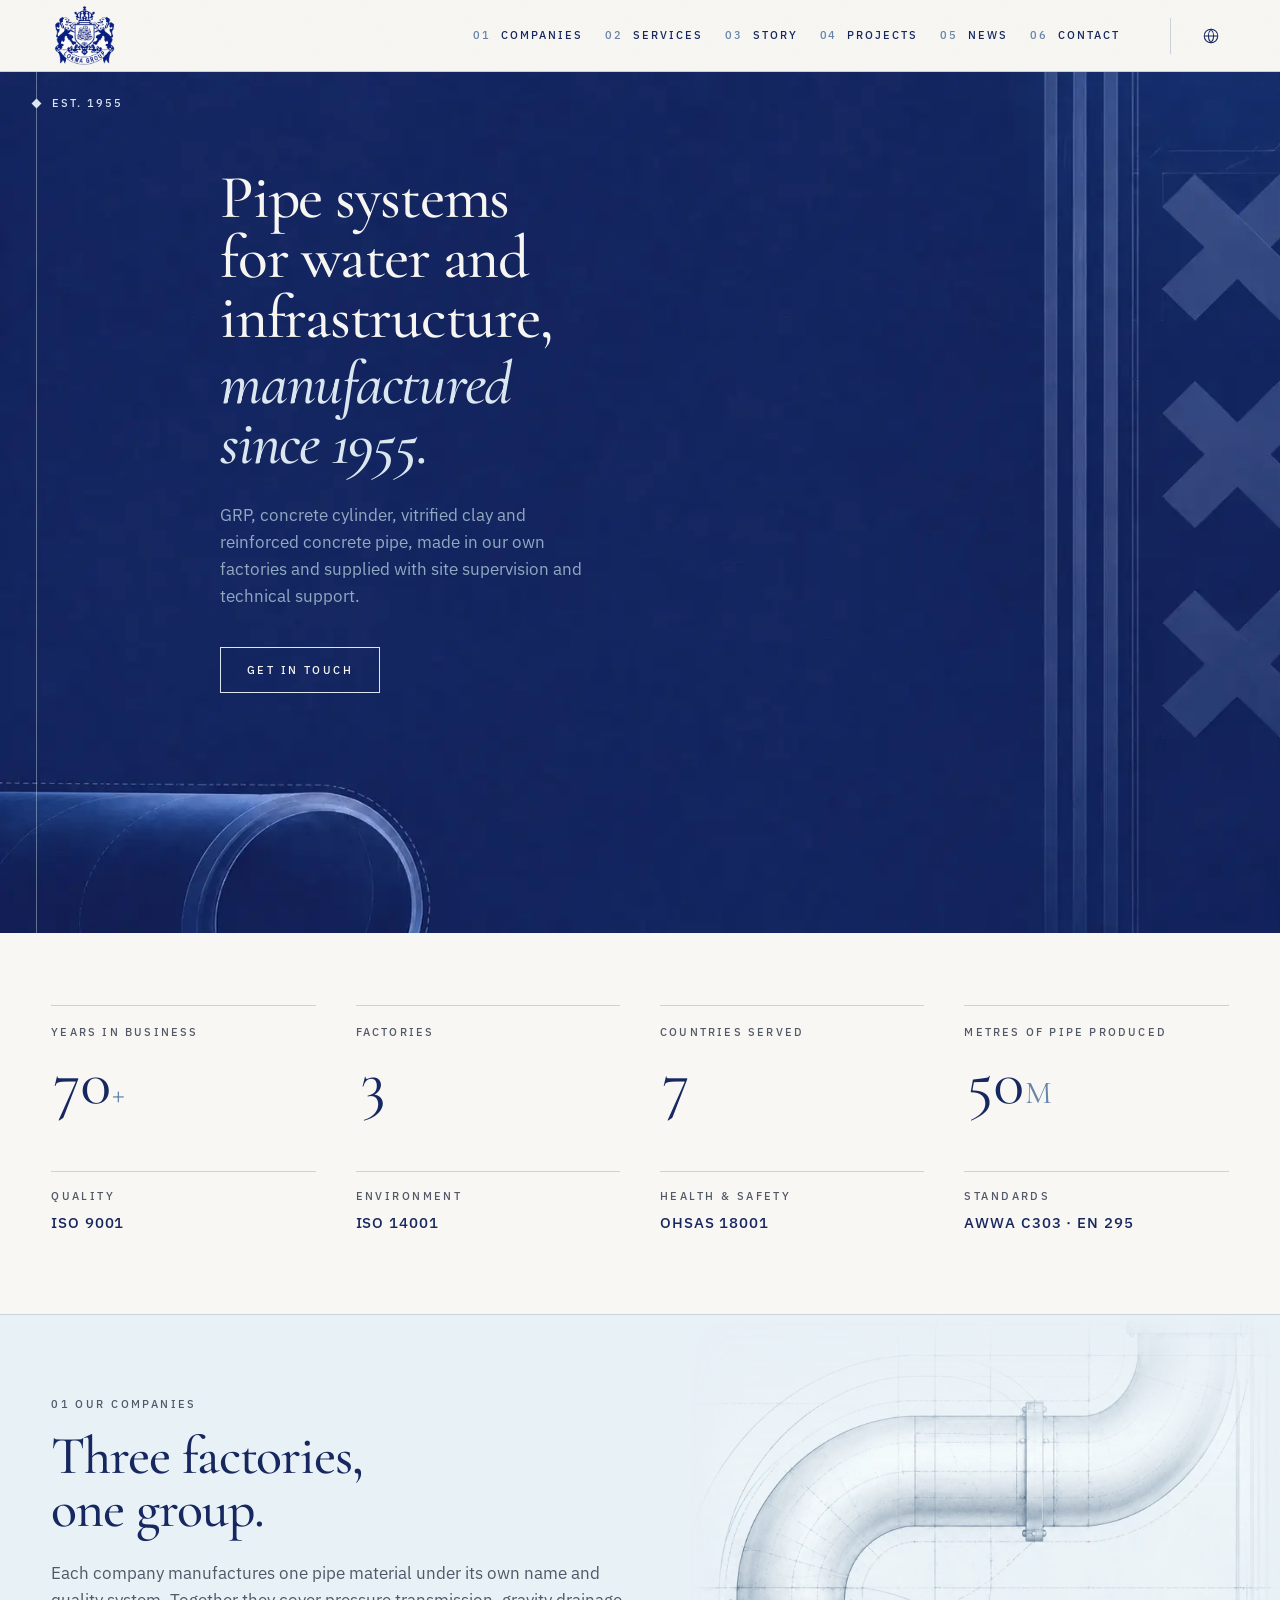
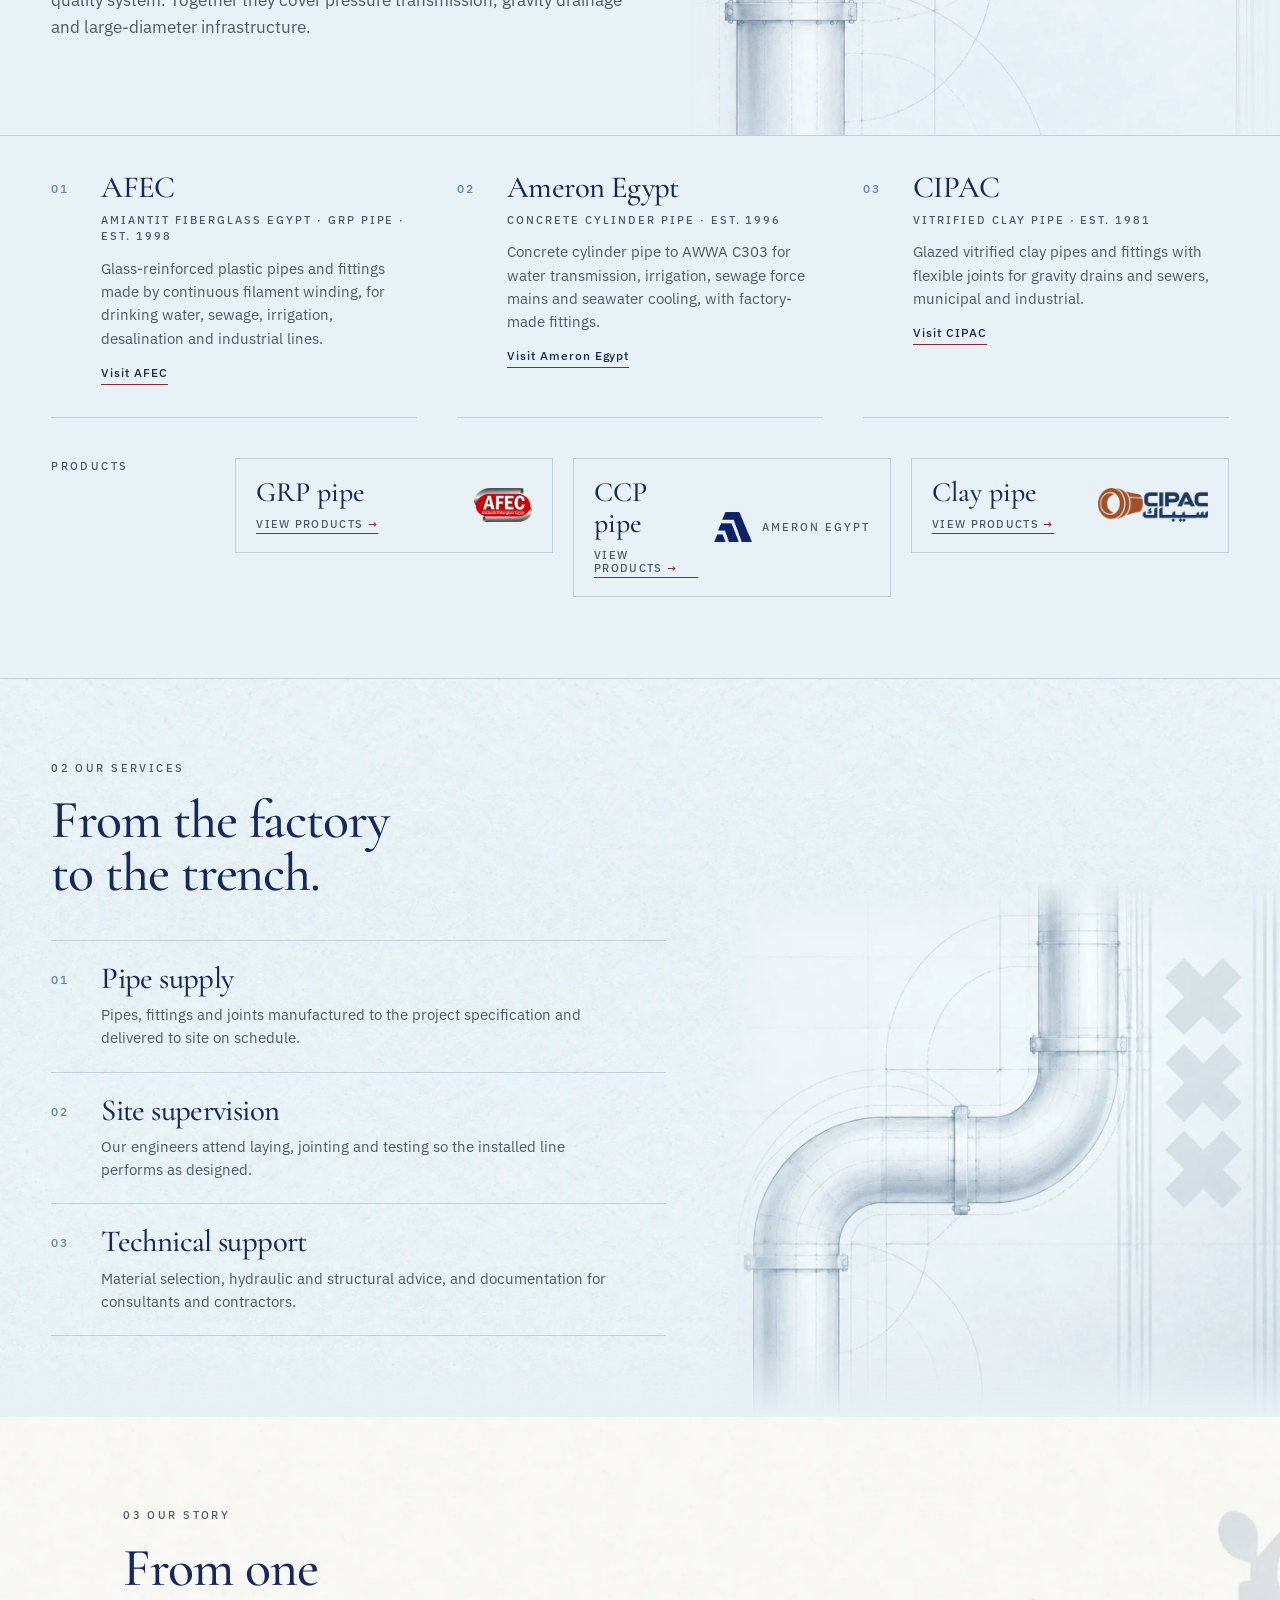
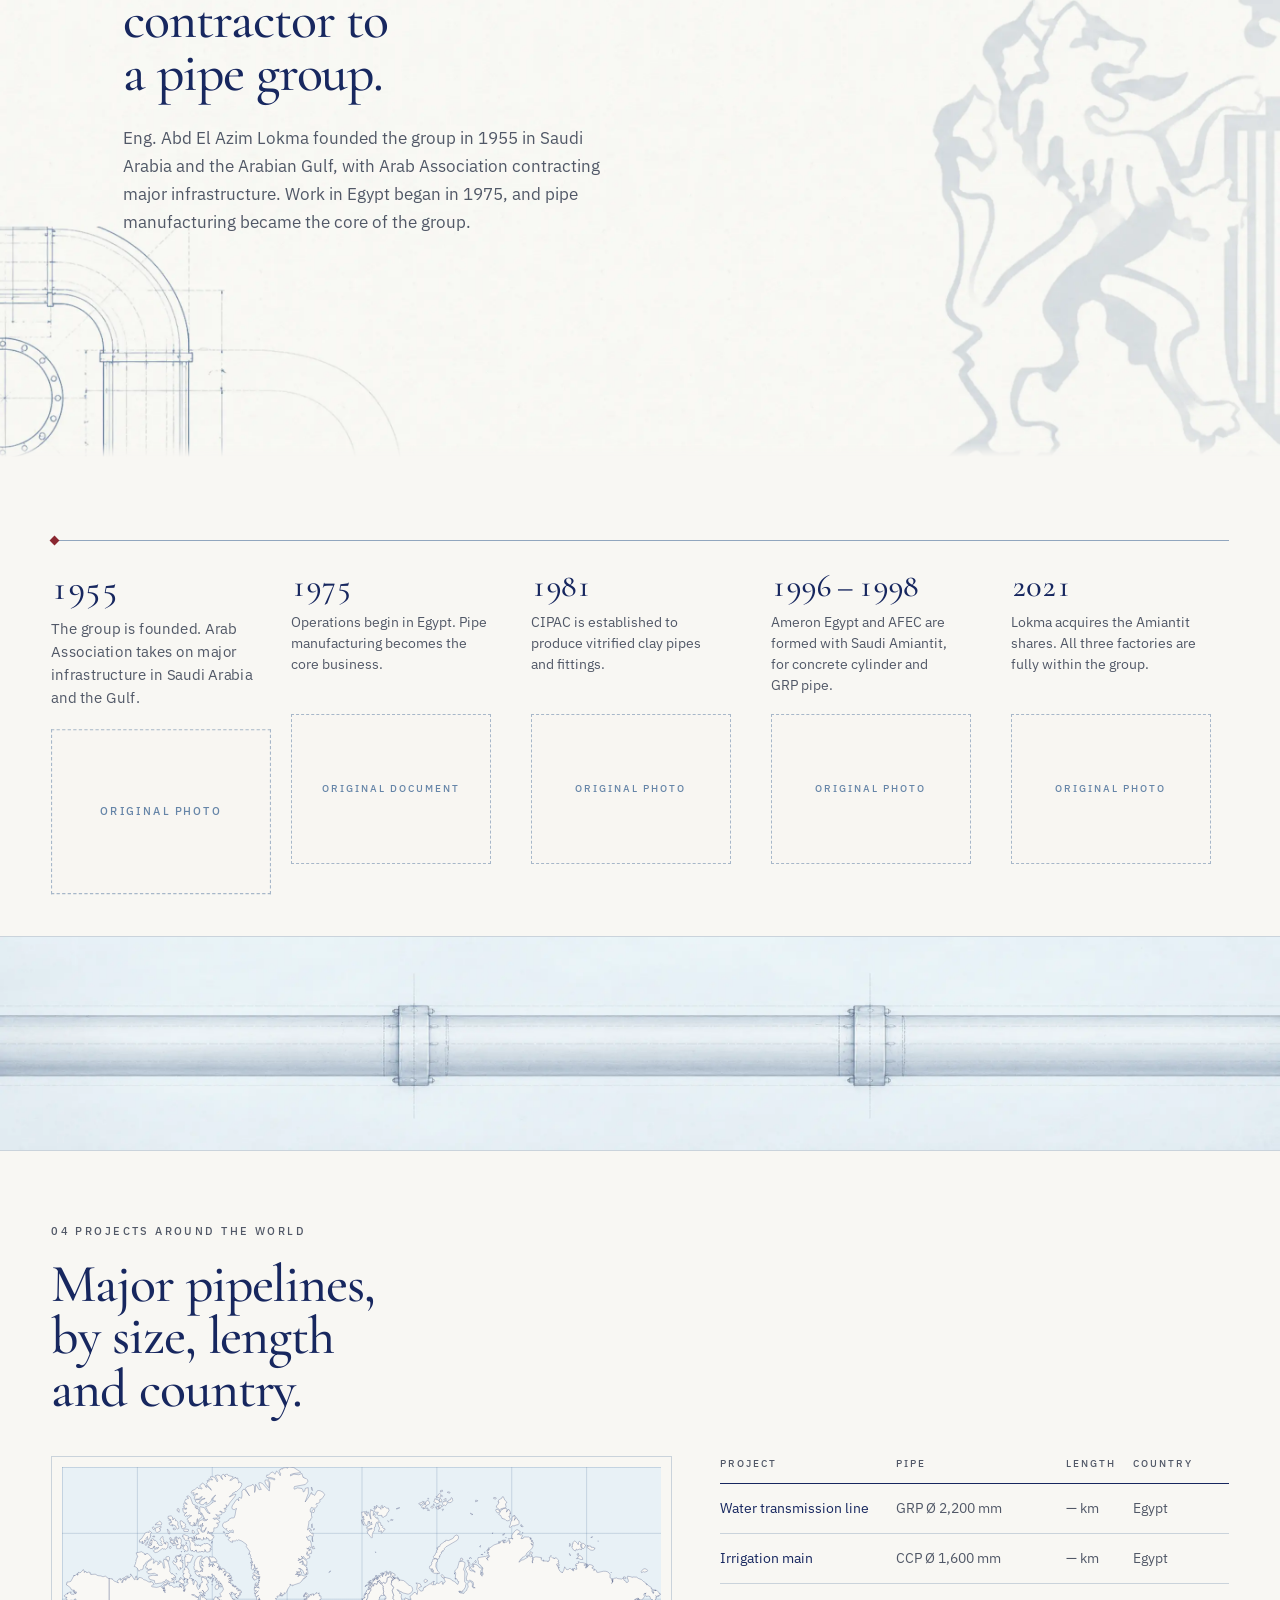
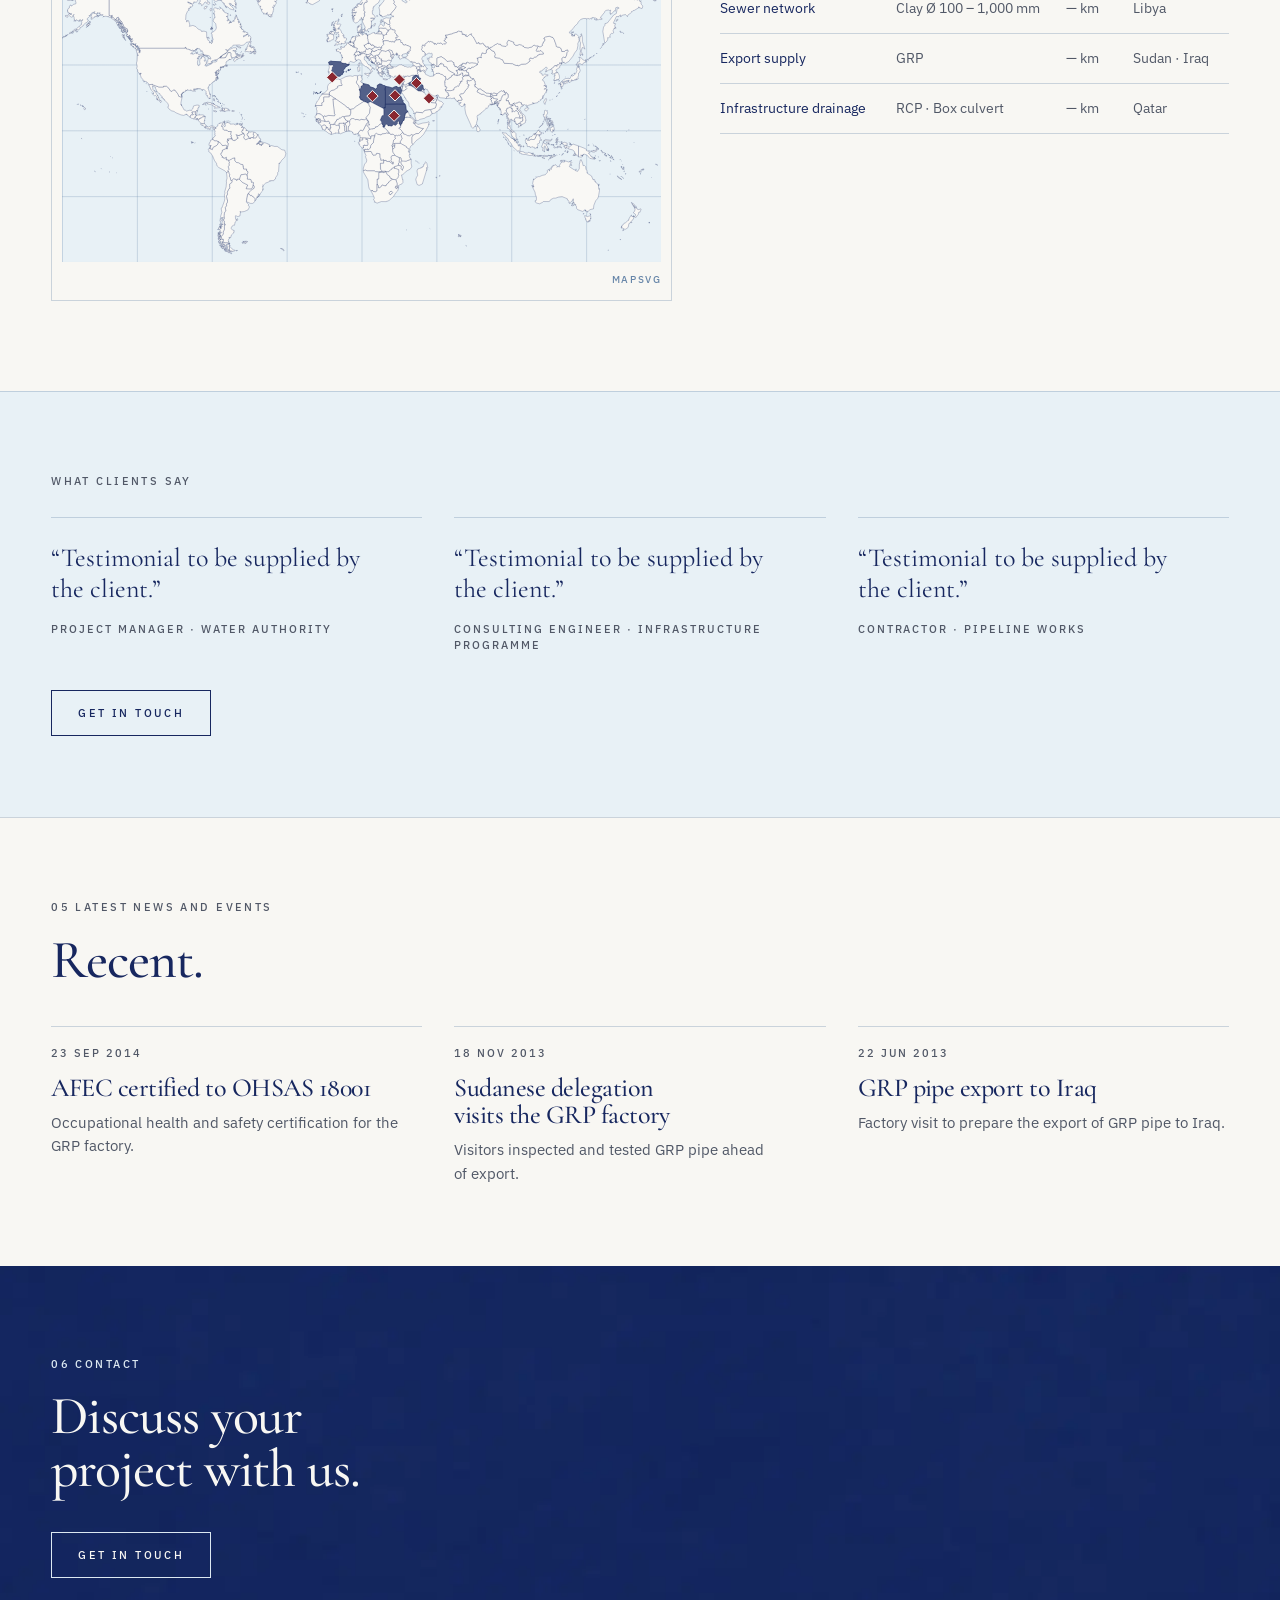
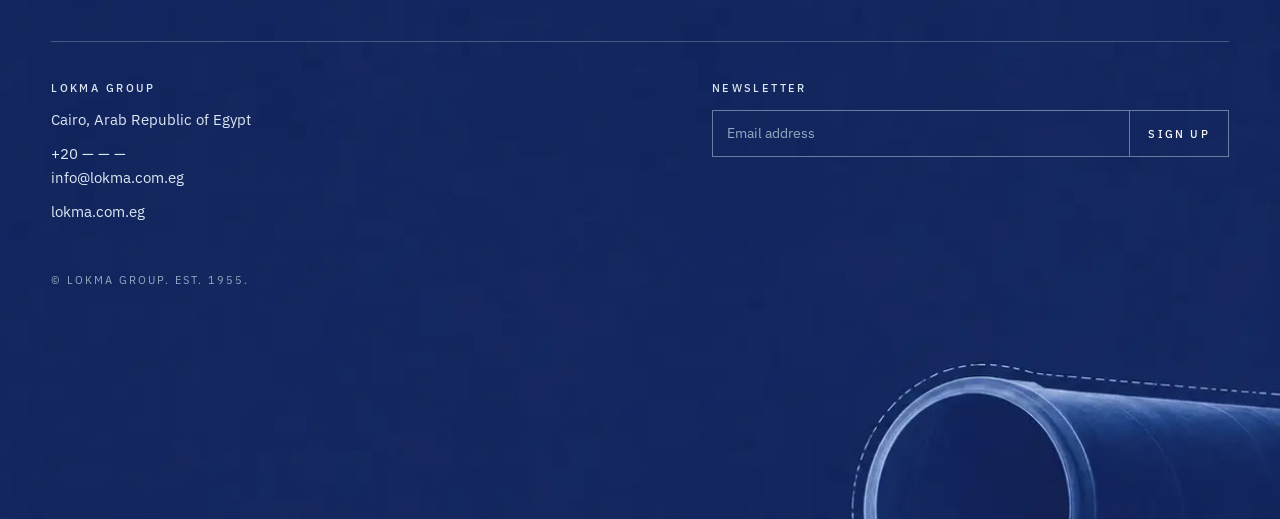
==== commit 7f738395: "Add AFEC, Ameron, and CIPAC pages with company branding and assets. Subsidiary long-scroll sites sha" ====
--- a/index.html
+++ b/index.html
@@ -18,7 +18,9 @@
   <a class="skip" href="#main">Skip to content</a>
 
   <header>
-    <a class="wordmark" href="#top">Lokma Group</a>
+    <a class="wordmark" href="#top">
+      <img src="assets/lokma-crest.webp" alt="Lokma Group" width="67" height="64">
+    </a>
     <nav aria-label="Primary">
       <a href="#companies"><span>01</span> Companies</a>
       <a href="#services"><span>02</span> Services</a>
@@ -27,6 +29,19 @@
       <a href="#news"><span>05</span> News</a>
       <a href="#contact"><span>06</span> Contact</a>
     </nav>
+    <div class="lang">
+      <button type="button" class="lang-button" aria-expanded="false" aria-controls="lang-menu" aria-label="Language, English">
+        <svg viewBox="0 0 24 24" width="18" height="18" aria-hidden="true">
+          <circle cx="12" cy="12" r="9" fill="none" stroke="currentColor" stroke-width="1.4"></circle>
+          <path d="M3 12h18M12 3c2.4 2.7 3.6 5.7 3.6 9s-1.2 6.3-3.6 9c-2.4-2.7-3.6-5.7-3.6-9s1.2-6.3 3.6-9z" fill="none" stroke="currentColor" stroke-width="1.4"></path>
+        </svg>
+      </button>
+      <ul class="lang-menu" id="lang-menu" hidden>
+        <li><a href="index.html" lang="en" aria-current="true">English</a></li>
+        <li><a href="fr/index.html" lang="fr">Français</a></li>
+        <li><a href="ar/index.html" lang="ar" dir="rtl">العربية</a></li>
+      </ul>
+    </div>
   </header>
 
   <main id="main">
@@ -38,8 +53,15 @@
         <img src="assets/home-hero-navy-desktop.webp" alt="" fetchpriority="high" decoding="async">
       </picture>
       <div class="datum datum-light" aria-hidden="true">
-        <span class="diamond"></span>
-        <span class="datum-label">Est.<br>1955</span>
+        <span class="datum-mark">
+          <span class="diamond"></span>
+          <span class="datum-lines">
+            <span class="datum-line">Est. 1955</span>
+            <span class="datum-line">Pipe systems</span>
+            <span class="datum-line">Own factories</span>
+            <span class="datum-line">Site supervision</span>
+          </span>
+        </span>
       </div>
       <div class="hero-copy">
         <h1>Pipe systems for water and infrastructure, <em>manufactured since 1955.</em></h1>
@@ -87,7 +109,7 @@
             <h3>AFEC</h3>
             <p class="role">Amiantit Fiberglass Egypt · GRP pipe · Est. 1998</p>
             <p>Glass-reinforced plastic pipes and fittings made by continuous filament winding, for drinking water, sewage, irrigation, desalination and industrial lines.</p>
-            <a class="text-link" href="https://afec-lokma.com/">afec-lokma.com</a>
+            <a class="text-link" href="afec/index.html">Visit AFEC</a>
           </div>
         </li>
         <li>
@@ -96,7 +118,7 @@
             <h3>Ameron Egypt</h3>
             <p class="role">Concrete cylinder pipe · Est. 1996</p>
             <p>Concrete cylinder pipe to AWWA C303 for water transmission, irrigation, sewage force mains and seawater cooling, with factory-made fittings.</p>
-            <a class="text-link" href="https://www.ameron-lokma.com/">ameron-lokma.com</a>
+            <a class="text-link" href="ameron/index.html">Visit Ameron Egypt</a>
           </div>
         </li>
         <li>
@@ -105,7 +127,7 @@
             <h3>CIPAC</h3>
             <p class="role">Vitrified clay pipe · Est. 1981</p>
             <p>Glazed vitrified clay pipes and fittings with flexible joints for gravity drains and sewers, municipal and industrial.</p>
-            <a class="text-link" href="https://lokma.com.eg/cipac/">lokma.com.eg/cipac</a>
+            <a class="text-link" href="cipac/index.html">Visit CIPAC</a>
           </div>
         </li>
       </ul>
@@ -113,10 +135,36 @@
       <div class="products">
         <p class="kicker">Products</p>
         <ul class="product-list">
-          <li><a href="products/grp.html"><strong>GRP pipe</strong><span>AFEC</span></a></li>
-          <li><a href="products/ccp.html"><strong>CCP pipe</strong><span>Ameron Egypt</span></a></li>
-          <li><a href="products/clay.html"><strong>Clay pipe</strong><span>CIPAC</span></a></li>
-          <li><a href="products/rcp.html"><strong>RCP pipe</strong><span>APC, Qatar</span></a></li>
+          <li>
+            <a href="afec/index.html#products">
+              <span class="product-card-main">
+                <strong>GRP pipe</strong>
+                <span class="product-visit">View products</span>
+              </span>
+              <img class="product-logo" src="assets/afec-logo.png" alt="AFEC" width="89" height="34" loading="lazy" decoding="async">
+            </a>
+          </li>
+          <li>
+            <a href="ameron/index.html#products">
+              <span class="product-card-main">
+                <strong>CCP pipe</strong>
+                <span class="product-visit">View products</span>
+              </span>
+              <span class="product-brand">
+                <img class="product-logo product-logo-mark" src="assets/ameron-logo.png" alt="" width="48" height="34" loading="lazy" decoding="async">
+                <span>Ameron Egypt</span>
+              </span>
+            </a>
+          </li>
+          <li>
+            <a href="cipac/index.html#products">
+              <span class="product-card-main">
+                <strong>Clay pipe</strong>
+                <span class="product-visit">View products</span>
+              </span>
+              <img class="product-logo" src="assets/cipac-logo.png" alt="CIPAC" width="104" height="34" loading="lazy" decoding="async">
+            </a>
+          </li>
         </ul>
       </div>
     </section>
@@ -172,33 +220,43 @@
       <ol class="timeline">
         <li>
           <span class="mark" aria-hidden="true"></span>
-          <span class="when">1955</span>
-          <p>The group is founded. Arab Association takes on major infrastructure in Saudi Arabia and the Gulf.</p>
-          <figure class="archive-photo"><span>Original photo</span></figure>
+          <div class="timeline-body">
+            <span class="when">1955</span>
+            <p>The group is founded. Arab Association takes on major infrastructure in Saudi Arabia and the Gulf.</p>
+            <figure class="archive-photo"><span>Original photo</span></figure>
+          </div>
         </li>
         <li>
           <span class="mark" aria-hidden="true"></span>
-          <span class="when">1975</span>
-          <p>Operations begin in Egypt. Pipe manufacturing becomes the core business.</p>
-          <figure class="archive-photo"><span>Original document</span></figure>
+          <div class="timeline-body">
+            <span class="when">1975</span>
+            <p>Operations begin in Egypt. Pipe manufacturing becomes the core business.</p>
+            <figure class="archive-photo"><span>Original document</span></figure>
+          </div>
         </li>
         <li>
           <span class="mark" aria-hidden="true"></span>
-          <span class="when">1981</span>
-          <p>CIPAC is established to produce vitrified clay pipes and fittings.</p>
-          <figure class="archive-photo"><span>Original photo</span></figure>
+          <div class="timeline-body">
+            <span class="when">1981</span>
+            <p>CIPAC is established to produce vitrified clay pipes and fittings.</p>
+            <figure class="archive-photo"><span>Original photo</span></figure>
+          </div>
         </li>
         <li>
           <span class="mark" aria-hidden="true"></span>
-          <span class="when">1996 – 1998</span>
-          <p>Ameron Egypt and AFEC are formed with Saudi Amiantit, for concrete cylinder and GRP pipe.</p>
-          <figure class="archive-photo"><span>Original photo</span></figure>
+          <div class="timeline-body">
+            <span class="when">1996 – 1998</span>
+            <p>Ameron Egypt and AFEC are formed with Saudi Amiantit, for concrete cylinder and GRP pipe.</p>
+            <figure class="archive-photo"><span>Original photo</span></figure>
+          </div>
         </li>
         <li>
           <span class="mark" aria-hidden="true"></span>
-          <span class="when">2021</span>
-          <p>Lokma acquires the Amiantit shares. All three factories are fully within the group.</p>
-          <figure class="archive-photo"><span>Original photo</span></figure>
+          <div class="timeline-body">
+            <span class="when">2021</span>
+            <p>Lokma acquires the Amiantit shares. All three factories are fully within the group.</p>
+            <figure class="archive-photo"><span>Original photo</span></figure>
+          </div>
         </li>
       </ol>
     </section>
@@ -214,30 +272,44 @@
         <h2>Major pipelines, by size, length and country.</h2>
       </div>
       <div class="projects-body">
-        <!-- Map placeholder: final artwork and pin positions to follow. -->
-        <div class="map" role="img" aria-label="World map placeholder showing countries served">
-          <span class="pin" style="--x: 55%; --y: 44%">Egypt</span>
-          <span class="pin" style="--x: 51%; --y: 41%">Libya</span>
-          <span class="pin" style="--x: 57%; --y: 52%">Sudan</span>
-          <span class="pin" style="--x: 61%; --y: 38%">Iraq</span>
-          <span class="pin" style="--x: 63%; --y: 43%">Qatar</span>
-          <span class="pin" style="--x: 56%; --y: 36%">Cyprus</span>
-          <span class="pin" style="--x: 46%; --y: 34%">Spain</span>
-          <p class="map-note">Map artwork to follow</p>
+        <!--
+          Countries with past projects. code is the lowercase ISO id drawn on the map.
+          Add a project when the record is ready:
+          { "name": "Water transmission line", "pipe": "GRP Ø 2,200 mm", "length": "12 km" }
+        -->
+        <div class="map">
+          <script type="application/json" id="project-countries">
+            [
+              { "code": "eg", "projects": [] },
+              { "code": "ly", "projects": [] },
+              { "code": "sd", "projects": [] },
+              { "code": "iq", "projects": [] },
+              { "code": "qa", "projects": [] },
+              { "code": "cy", "projects": [] },
+              { "code": "es", "projects": [] }
+            ]
+          </script>
+          <div class="map-stage"></div>
+          <div class="map-caption">
+            <p class="map-caption-text" aria-live="polite"></p>
+            <a class="map-credit" href="https://mapsvg.com/maps/world">MapSVG</a>
+          </div>
         </div>
-        <!-- Placeholder rows: replace with verified project data. -->
-        <table class="project-table">
-          <thead>
-            <tr><th>Project</th><th>Pipe</th><th>Length</th><th>Country</th></tr>
-          </thead>
-          <tbody>
-            <tr><td>Water transmission line</td><td>GRP Ø 2,200 mm</td><td>— km</td><td>Egypt</td></tr>
-            <tr><td>Irrigation main</td><td>CCP Ø 1,600 mm</td><td>— km</td><td>Egypt</td></tr>
-            <tr><td>Sewer network</td><td>Clay Ø 100 – 1,000 mm</td><td>— km</td><td>Libya</td></tr>
-            <tr><td>Export supply</td><td>GRP</td><td>— km</td><td>Sudan · Iraq</td></tr>
-            <tr><td>Infrastructure drainage</td><td>RCP · Box culvert</td><td>— km</td><td>Qatar</td></tr>
-          </tbody>
-        </table>
+        <!-- Placeholder rows: replace with verified project data. data-country lists the map codes for that row. -->
+        <div class="project-scroll">
+          <table class="project-table">
+            <thead>
+              <tr><th>Project</th><th>Pipe</th><th>Length</th><th>Country</th></tr>
+            </thead>
+            <tbody>
+              <tr data-country="eg"><td>Water transmission line</td><td>GRP Ø 2,200 mm</td><td>— km</td><td>Egypt</td></tr>
+              <tr data-country="eg"><td>Irrigation main</td><td>CCP Ø 1,600 mm</td><td>— km</td><td>Egypt</td></tr>
+              <tr data-country="ly"><td>Sewer network</td><td>Clay Ø 100 – 1,000 mm</td><td>— km</td><td>Libya</td></tr>
+              <tr data-country="sd iq"><td>Export supply</td><td>GRP</td><td>— km</td><td>Sudan · Iraq</td></tr>
+              <tr data-country="qa"><td>Infrastructure drainage</td><td>RCP · Box culvert</td><td>— km</td><td>Qatar</td></tr>
+            </tbody>
+          </table>
+        </div>
       </div>
     </section>
 
@@ -294,7 +366,7 @@
       </ul>
     </section>
 
-    <!-- 9. Final invitation, contact, language, newsletter -->
+    <!-- 9. Final invitation, contact, newsletter -->
     <section class="contact plate-section" id="contact">
       <picture class="plate" aria-hidden="true">
         <source media="(max-width: 700px)" srcset="assets/home-contact-navy-mobile.webp">
@@ -313,14 +385,6 @@
           <p><a href="tel:+20">+20 — — —</a><br><a href="mailto:info@lokma.com.eg">info@lokma.com.eg</a></p>
           <p><a href="https://lokma.com.eg/">lokma.com.eg</a></p>
         </address>
-        <div class="lang" aria-label="Language">
-          <span class="kicker kicker-light">Language</span>
-          <p>
-            <a href="index.html" aria-current="true" lang="en">English</a>
-            <span aria-hidden="true">/</span>
-            <a href="ar/index.html" lang="ar" dir="rtl">العربية</a>
-          </p>
-        </div>
         <form class="newsletter" action="#" method="post">
           <label class="kicker kicker-light" for="newsletter-email">Newsletter</label>
           <div class="field">
@@ -333,34 +397,326 @@
     </section>
   </main>
 
+  <script src="site.js"></script>
   <script>
-    const links = [...document.querySelectorAll("header nav a")];
-    const sections = links
-      .map((link) => document.querySelector(link.getAttribute("href")))
-      .filter(Boolean);
-
-    const setCurrent = (id) => {
-      links.forEach((link) => {
-        if (id && link.getAttribute("href") === `#${id}`) link.setAttribute("aria-current", "page");
-        else link.removeAttribute("aria-current");
+    const reduceMotion = window.LokmaSite?.reduceMotion || window.matchMedia("(prefers-reduced-motion: reduce)");
+
+    const fitProjectScroll = () => {
+      const map = document.querySelector("#projects .map");
+      const scroller = document.querySelector(".project-scroll");
+      const table = scroller?.querySelector(".project-table");
+      if (!map || !scroller || !table) return;
+      if (window.matchMedia("(max-width: 1100px)").matches) {
+        scroller.style.maxHeight = "";
+        scroller.style.overflowY = "";
+        return;
+      }
+      const mapH = Math.round(map.getBoundingClientRect().height);
+      const tableH = Math.round(table.getBoundingClientRect().height);
+      if (tableH > mapH) {
+        scroller.style.maxHeight = `${mapH}px`;
+        scroller.style.overflowY = "auto";
+      } else {
+        scroller.style.maxHeight = "";
+        scroller.style.overflowY = "";
+      }
+    };
+
+    const timeline = document.querySelector(".timeline");
+    const timelineItems = timeline ? [...timeline.children].filter((node) => node.matches("li")) : [];
+    const verticalTimeline = window.matchMedia("(max-width: 900px)");
+
+    const clamp01 = (value) => Math.min(1, Math.max(0, value));
+    const smootherstep = (value) => value * value * value * (value * (value * 6 - 15) + 10);
+
+    const offsetWithin = (element, ancestor) => {
+      let x = 0;
+      let y = 0;
+      let node = element;
+      while (node && node !== ancestor) {
+        x += node.offsetLeft;
+        y += node.offsetTop;
+        node = node.offsetParent;
+      }
+      return { x, y };
+    };
+
+    const placeTimeline = () => {
+      if (!timeline || timelineItems.length < 2) return;
+      if (reduceMotion.matches) {
+        timeline.classList.remove("is-traveled");
+        timelineItems.forEach((item) => item.style.removeProperty("--item-scale"));
+        return;
+      }
+
+      timeline.classList.add("is-traveled");
+      const vertical = verticalTimeline.matches;
+      const headerH = document.querySelector("header").getBoundingClientRect().height;
+      const points = timelineItems.map((item) => {
+        const when = item.querySelector(".when");
+        const whenPos = offsetWithin(when, timeline);
+        if (vertical) return { axis: whenPos.y + when.offsetHeight / 2 };
+        const itemPos = offsetWithin(item, timeline);
+        return { axis: itemPos.x + 3.5 };
+      });
+
+      let cursor;
+      if (vertical) {
+        const readingY = headerH + Math.min(168, window.innerHeight * 0.26);
+        cursor = readingY - timeline.getBoundingClientRect().top;
+      } else {
+        const top = timeline.getBoundingClientRect().top;
+        const start = window.innerHeight * 0.82;
+        const end = headerH + 36;
+        const progress = clamp01((start - top) / Math.max(1, start - end));
+        cursor = points[0].axis + progress * (points[points.length - 1].axis - points[0].axis);
+      }
+
+      const weights = points.map(() => 0);
+      const first = points[0].axis;
+      const last = points[points.length - 1].axis;
+      const settle = vertical ? 180 : 72;
+      let dotAxis;
+
+      if (cursor <= first) {
+        dotAxis = first;
+        weights[0] = smootherstep(1 - clamp01((first - cursor) / settle));
+      } else if (cursor >= last) {
+        dotAxis = last;
+        weights[weights.length - 1] = smootherstep(1 - clamp01((cursor - last) / settle));
+      } else {
+        let index = 0;
+        while (index < points.length - 2 && cursor > points[index + 1].axis) index += 1;
+        const start = points[index].axis;
+        const end = points[index + 1].axis;
+        const local = (cursor - start) / Math.max(1, end - start);
+        const hold = 0.22;
+        let along = 1;
+        if (local <= hold) along = 0;
+        else if (local < 1 - hold) along = smootherstep((local - hold) / (1 - hold * 2));
+        dotAxis = start + (end - start) * along;
+        weights[index] = 1 - along;
+        weights[index + 1] = along;
+      }
+
+      const dotX = vertical ? -3 : dotAxis - 3.5;
+      const dotY = vertical ? dotAxis - 3.5 : 3;
+      timeline.style.setProperty("--dot-x", `${dotX.toFixed(2)}px`);
+      timeline.style.setProperty("--dot-y", `${dotY.toFixed(2)}px`);
+      timelineItems.forEach((item, index) => {
+        item.style.setProperty("--item-scale", (1 + 0.1 * weights[index]).toFixed(4));
+        item.querySelector(".timeline-body").style.zIndex = weights[index] > 0.04 ? "1" : "0";
       });
     };
 
-    const update = () => {
-      const nearEnd = window.innerHeight + window.scrollY >= document.documentElement.scrollHeight - 8;
-      if (nearEnd) {
-        setCurrent(sections[sections.length - 1].id);
+    const setupMap = () => {
+      const stage = document.querySelector(".map-stage");
+      const dataEl = document.getElementById("project-countries");
+      const caption = document.querySelector(".map-caption-text");
+      if (!stage || !dataEl || !caption) return;
+
+      let records;
+      try {
+        records = JSON.parse(dataEl.textContent);
+      } catch (error) {
+        console.error("Project country list is not valid JSON.", error);
         return;
       }
-      let current = null;
-      for (const section of sections) {
-        if (section.getBoundingClientRect().top <= 96) current = section;
-      }
-      setCurrent(current && current.id);
+      const byCode = new Map(records.map((record) => [String(record.code).toLowerCase(), record]));
+
+      const describe = (code, name) => {
+        const projects = byCode.get(code)?.projects;
+        const detail = (Array.isArray(projects) ? projects : [])
+          .map((project) => [project.name, project.pipe, project.length].filter(Boolean).join(", "))
+          .filter(Boolean)
+          .join(" · ");
+        return detail ? `${name} — ${detail}` : name;
+      };
+
+      fetch("assets/world-map.svg")
+        .then((response) => {
+          if (!response.ok) throw new Error(`Map failed to load (${response.status})`);
+          return response.text();
+        })
+        .then((markup) => {
+          const svg = new DOMParser().parseFromString(markup, "image/svg+xml").documentElement;
+          if (svg.querySelector("parsererror")) throw new Error("Map markup could not be read.");
+          stage.replaceChildren(svg);
+
+          const paths = [...svg.querySelectorAll("path")];
+          let selected = null;
+
+          const tableRows = [...document.querySelectorAll(".project-table tbody tr")];
+          const tableScroll = document.querySelector(".project-scroll");
+
+          const rowsFor = (code) => tableRows.filter((row) => (row.dataset.country || "").split(/\s+/).includes(code));
+
+          let revealToken = 0;
+
+          const revealRows = (matches) => {
+            const token = ++revealToken;
+            if (!tableScroll || !matches.length) return;
+            const behavior = reduceMotion.matches ? "auto" : "smooth";
+            const align = () => {
+              if (token !== revealToken) return;
+              const scroller = tableScroll.getBoundingClientRect();
+              const head = tableScroll.querySelector("thead")?.getBoundingClientRect().height || 0;
+              const first = matches[0].getBoundingClientRect();
+              const last = matches[matches.length - 1].getBoundingClientRect();
+              const above = first.top - (scroller.top + head);
+              const below = last.bottom - scroller.bottom;
+              const delta = above < -0.5 ? above : below > 0.5 ? below : 0;
+              if (!delta) return;
+              tableScroll.scrollTo({ top: tableScroll.scrollTop + delta, behavior });
+            };
+            align();
+            if (reduceMotion.matches) return;
+            const cell = matches[matches.length - 1].cells[0];
+            if (!cell) return;
+            const settle = (event) => {
+              if (event.propertyName !== "padding-top") return;
+              cell.removeEventListener("transitionend", settle);
+              align();
+            };
+            cell.addEventListener("transitionend", settle);
+          };
+
+          const highlightRows = (code) => {
+            const matches = code ? rowsFor(code) : [];
+            tableRows.forEach((row) => row.classList.toggle("is-linked", matches.includes(row)));
+            revealRows(matches);
+            requestAnimationFrame(fitProjectScroll);
+          };
+
+          const show = (code) => {
+            const path = code ? svg.getElementById(code) : null;
+            caption.textContent = path ? describe(code, path.dataset.name || code) : "";
+          };
+
+          const select = (code) => {
+            selected = code;
+            hover(null);
+            paths.forEach((path) => {
+              const on = path.id === code;
+              path.classList.toggle("is-selected", on);
+              if (path.classList.contains("is-project")) path.setAttribute("aria-pressed", on ? "true" : "false");
+            });
+            show(code);
+            highlightRows(code);
+          };
+
+          const ns = "http://www.w3.org/2000/svg";
+          const markers = [];
+
+          const hover = (code) => {
+            paths.forEach((path) => {
+              path.classList.toggle("is-hover", Boolean(code && path.id === code));
+            });
+            markers.forEach((marker) => {
+              marker.diamond.classList.toggle("is-hover", Boolean(code && marker.code === code));
+            });
+          };
+
+          const bind = (target, code) => {
+            target.addEventListener("pointerenter", () => {
+              if (selected) return;
+              show(code);
+              hover(code);
+              highlightRows(code);
+            });
+            target.addEventListener("pointerleave", () => {
+              if (selected) return;
+              show(null);
+              hover(null);
+              highlightRows(null);
+            });
+            target.addEventListener("click", (event) => {
+              event.stopPropagation();
+              select(selected === code ? null : code);
+            });
+            target.addEventListener("keydown", (event) => {
+              if (event.key !== "Enter" && event.key !== " ") return;
+              event.preventDefault();
+              select(selected === code ? null : code);
+            });
+          };
+
+          const placeMarkers = () => {
+            const scale = svg.getBoundingClientRect().width / svg.viewBox.baseVal.width || 1;
+            markers.forEach((marker) => {
+              const { diamond, hit, cx, cy } = marker;
+              const size = 8 / scale;
+              diamond.setAttribute("x", cx - size / 2);
+              diamond.setAttribute("y", cy - size / 2);
+              diamond.setAttribute("width", size);
+              diamond.setAttribute("height", size);
+              diamond.setAttribute("transform", `rotate(45 ${cx} ${cy})`);
+              hit.setAttribute("r", 12 / scale);
+            });
+          };
+
+          paths.forEach((path) => {
+            const code = path.id;
+            const name = path.dataset.name || code;
+            const project = byCode.has(code);
+            if (project) {
+              path.classList.add("is-project");
+              path.setAttribute("role", "button");
+              path.tabIndex = 0;
+              path.setAttribute("aria-pressed", "false");
+              path.setAttribute("aria-label", `${name}, project country`);
+              const box = path.getBBox();
+              const cx = box.x + box.width / 2;
+              const cy = box.y + box.height / 2;
+              const diamond = document.createElementNS(ns, "rect");
+              diamond.setAttribute("class", "map-marker");
+              diamond.setAttribute("pointer-events", "none");
+              const hit = document.createElementNS(ns, "circle");
+              hit.setAttribute("class", "map-hit");
+              hit.setAttribute("cx", cx);
+              hit.setAttribute("cy", cy);
+              svg.append(diamond, hit);
+              markers.push({ diamond, hit, cx, cy, code });
+              bind(hit, code);
+            }
+            path.addEventListener("focus", () => {
+              if (selected) return;
+              hover(code);
+              highlightRows(code);
+            });
+            path.addEventListener("blur", () => {
+              if (selected) return;
+              hover(null);
+              highlightRows(null);
+            });
+            bind(path, code);
+          });
+
+          placeMarkers();
+          fitProjectScroll();
+          window.addEventListener("resize", () => {
+            placeMarkers();
+            fitProjectScroll();
+          });
+
+          svg.addEventListener("click", () => { if (selected) select(null); });
+          document.addEventListener("keydown", (event) => {
+            if (event.key === "Escape" && selected) select(null);
+          });
+        })
+        .catch((error) => {
+          console.error(error);
+        });
     };
 
-    update();
-    document.addEventListener("scroll", update, { passive: true });
+    fitProjectScroll();
+    placeTimeline();
+    setupMap();
+    document.addEventListener("scroll", placeTimeline, { passive: true });
+    window.addEventListener("resize", () => {
+      placeTimeline();
+      fitProjectScroll();
+    });
   </script>
 </body>
 </html>
--- a/styles.css
+++ b/styles.css
@@ -8,12 +8,53 @@
   --paper: #f8f7f3;
   --graphite: #515867;
   --oxide: #8a2730;
+  --accent: var(--oxide);
   --rule: color-mix(in srgb, var(--ink) 32%, transparent);
   --rule-light: color-mix(in srgb, var(--pale) 26%, transparent);
   --serif: "Cormorant Garamond", "Iowan Old Style", Palatino, "Palatino Linotype", serif;
   --sans: "IBM Plex Sans", "Helvetica Neue", Helvetica, Arial, sans-serif;
   --header: 72px;
   --gutter: clamp(20px, 4vw, 64px);
+}
+
+/*
+ * Company palettes. Each page keeps the group paper and type but takes its
+ * text colours from the company logo: --navy carries headings, nav, buttons and
+ * the contact block; --graphite carries running copy; --accent the emphasis.
+ * The secondary set (wash, pale, ink, draft) follows the pencil wash in the
+ * company artwork. Rules, grids and the datum derive from --ink automatically.
+ */
+body.company-afec {
+  /* AFEC logo: red lettering on steel grey. No blue; type goes to charcoal. */
+  --navy: #2a2a2e;
+  --graphite: #5a5658;
+  --accent: #b1262c;
+  --wash: #f2ecea;
+  --pale: #e6d5d3;
+  --ink: #9a6f70;
+  --draft: #b99a9a;
+}
+
+body.company-ameron {
+  /* Ameron logo: a single deep navy. Type goes to that navy, emphasis a step lighter. */
+  --navy: #0f1f5c;
+  --graphite: #4f5670;
+  --accent: #3a5597;
+  --wash: #eaedf0;
+  --pale: #d4dbe3;
+  --ink: #5f7085;
+  --draft: #8d9bab;
+}
+
+body.company-cipac {
+  /* CIPAC logo: terracotta pipe with slate-blue lettering. Type goes to that slate; emphasis terracotta. */
+  --navy: #1b3858;
+  --graphite: #4e5661;
+  --accent: #a5562f;
+  --wash: #f3ece5;
+  --pale: #e7d7c8;
+  --ink: #a07a60;
+  --draft: #bfa38c;
 }
 
 * { box-sizing: border-box; }
@@ -53,7 +94,7 @@
 a { color: inherit; }
 
 :focus-visible {
-  outline: 1px solid var(--oxide);
+  outline: 1px solid var(--accent);
   outline-offset: 4px;
 }
 
@@ -176,7 +217,7 @@
   font-weight: 500;
   letter-spacing: 0.08em;
   text-decoration: none;
-  border-bottom: 1px solid var(--oxide);
+  border-bottom: 1px solid var(--accent);
   padding-bottom: 2px;
 }
 
@@ -196,27 +237,36 @@
 }
 
 .wordmark {
+  flex: none;
+  display: flex;
+  align-items: center;
+  line-height: 0;
   text-decoration: none;
-  font-size: 13px;
-  font-weight: 500;
-  letter-spacing: 0.32em;
-  text-transform: uppercase;
+}
+
+.wordmark img {
+  height: 64px;
+  width: auto;
 }
 
 nav {
   display: flex;
-  flex-wrap: wrap;
+  flex-wrap: nowrap;
   justify-content: flex-end;
   gap: 8px 22px;
+  min-width: 0;
+  margin-left: auto;
 }
 
 nav a {
+  flex: none;
   text-decoration: none;
   font-size: 11px;
   font-weight: 500;
   letter-spacing: 0.18em;
   text-transform: uppercase;
   color: var(--navy);
+  white-space: nowrap;
 }
 
 nav a span {
@@ -226,8 +276,90 @@
 
 nav a[aria-current="page"],
 nav a[aria-current="page"] span {
-  color: var(--oxide);
-}
+  color: var(--accent);
+}
+
+.lang {
+  position: relative;
+  flex: none;
+  margin-left: 22px;
+  padding-left: 22px;
+  border-left: 1px solid var(--rule);
+  --lang-trigger-size: 36px;
+}
+
+.lang-button {
+  display: grid;
+  place-items: center;
+  width: var(--lang-trigger-size);
+  height: var(--lang-trigger-size);
+  padding: 0;
+  border: 0;
+  background: transparent;
+  color: var(--navy);
+  cursor: pointer;
+}
+
+.lang-button[aria-expanded="true"] { color: var(--accent); }
+
+.lang-menu {
+  position: absolute;
+  top: calc(100% + 2px);
+  right: 0;
+  z-index: 2;
+  min-width: 156px;
+  margin: 0;
+  padding: 6px 0;
+  list-style: none;
+  background: var(--paper);
+  border: 1px solid var(--rule);
+  transform-origin: calc(100% - var(--lang-trigger-size) / 2) -8px;
+  opacity: 0;
+  transform: translateY(-6px);
+  pointer-events: none;
+  transition: opacity 160ms ease, transform 160ms ease;
+}
+
+.lang-menu.is-open {
+  opacity: 1;
+  transform: none;
+  pointer-events: auto;
+}
+
+.lang-menu::before {
+  content: "";
+  position: absolute;
+  top: -5px;
+  /* Centre the caret on the globe trigger; nudge 3px for the icon in the button. */
+  right: calc(var(--lang-trigger-size) / 2 - 5px - 3px);
+  width: 10px;
+  height: 10px;
+  background: var(--paper);
+  border-top: 1px solid var(--rule);
+  border-left: 1px solid var(--rule);
+  transform: rotate(45deg);
+}
+
+.lang-menu a {
+  display: block;
+  padding: 8px 16px;
+  color: var(--navy);
+  text-decoration: none;
+  font-size: 11px;
+  font-weight: 500;
+  letter-spacing: 0.18em;
+  text-transform: uppercase;
+}
+
+.lang-menu a[lang="ar"] {
+  font-size: 15px;
+  letter-spacing: 0;
+  text-transform: none;
+}
+
+.lang-menu a[aria-current="true"] { color: var(--accent); }
+
+.lang-menu a:hover { background: var(--wash); }
 
 /* Decorative plates. The artwork fills the section; copy sits in its clear zone. */
 
@@ -267,13 +399,20 @@
   left: 36px;
   width: 1px;
   background: var(--rule);
+  pointer-events: none;
 }
 
 .datum-light { background: color-mix(in srgb, var(--pale) 40%, transparent); }
+
+.datum-mark {
+  position: absolute;
+  top: 28px;
+  left: 0;
+}
 
 .diamond {
   position: absolute;
-  top: 28px;
+  top: 0;
   left: -3.5px;
   width: 7px;
   height: 7px;
@@ -283,19 +422,37 @@
 
 .datum-light .diamond { background: var(--pale); }
 
-.datum-label {
+.datum-lines {
   position: absolute;
-  top: 48px;
+  /* Centre the first line on the 7px diamond. */
+  font-size: 11px;
+  top: calc((7px - 1.35em) / 2);
   left: 16px;
+  display: flex;
+  flex-direction: column;
+  align-items: flex-start;
+  gap: 5px;
+  width: max-content;
+}
+
+.datum-line {
   font-size: 11px;
   font-weight: 500;
   letter-spacing: 0.18em;
   text-transform: uppercase;
-  line-height: 1.45;
+  line-height: 1.35;
+  white-space: nowrap;
   color: var(--navy);
-}
-
-.datum-light .datum-label { color: var(--pale); }
+  opacity: 0;
+  transform: translateX(-16px);
+}
+
+.datum-line:first-child {
+  opacity: 1;
+  transform: none;
+}
+
+.datum-light .datum-line { color: var(--pale); }
 
 /* 1. Opening banner */
 
@@ -311,7 +468,8 @@
 .hero-copy {
   position: relative;
   max-width: min(46%, 680px);
-  padding: 96px 0 240px 96px;
+  /* Clears the two-word lines that sit to the right of the datum. */
+  padding: 96px 0 240px 220px;
 }
 
 .hero h1 em { color: var(--pale); }
@@ -392,6 +550,8 @@
 
 .companies {
   padding: 0 var(--gutter) clamp(72px, 9vh, 120px);
+  /* Matches the field of the pipe study so the drawing has no paper margin. */
+  background: var(--wash);
 }
 
 .companies-head {
@@ -422,7 +582,6 @@
   overflow: hidden;
   min-height: 420px;
   background: var(--wash);
-  border-left: 1px solid var(--rule);
 }
 
 .companies-art img {
@@ -431,6 +590,15 @@
   width: 100%;
   height: 100%;
   object-fit: cover;
+  /* Top edge dissolves the cut pipe; sides feather into the section field. */
+  -webkit-mask-image:
+    linear-gradient(to bottom, transparent, #000 180px),
+    linear-gradient(to right, transparent, #000 40px, #000 calc(100% - 40px), transparent);
+  mask-image:
+    linear-gradient(to bottom, transparent, #000 180px),
+    linear-gradient(to right, transparent, #000 40px, #000 calc(100% - 40px), transparent);
+  -webkit-mask-composite: source-in;
+  mask-composite: intersect;
 }
 
 .company-list {
@@ -476,7 +644,7 @@
 
 .product-list {
   display: grid;
-  grid-template-columns: repeat(4, 1fr);
+  grid-template-columns: repeat(3, 1fr);
   gap: 20px;
   margin: 0;
   padding: 0;
@@ -485,30 +653,83 @@
 
 .product-list a {
   display: flex;
-  flex-direction: column;
-  gap: 8px;
-  min-height: 120px;
+  flex-direction: row;
+  align-items: center;
+  justify-content: space-between;
+  gap: 16px;
+  min-height: 88px;
   padding: 18px 20px;
   border: 1px solid var(--rule);
   text-decoration: none;
   transition: border-color 120ms ease;
 }
 
-.product-list a:hover { border-color: var(--navy); }
+.product-brand {
+  display: flex;
+  flex: none;
+  align-items: center;
+  gap: 10px;
+  min-width: 0;
+}
+
+.product-logo {
+  flex: none;
+  height: 34px;
+  width: auto;
+  max-width: min(52%, 200px);
+  object-fit: contain;
+  object-position: right center;
+}
+
+.product-logo-mark { height: 30px; max-width: none; }
+
+.product-list a:hover {
+  border-color: var(--navy);
+  background: color-mix(in srgb, var(--wash) 55%, transparent);
+}
+
+.product-card-main {
+  display: flex;
+  flex-direction: column;
+  align-items: flex-start;
+  gap: 10px;
+  min-width: 0;
+}
+
+.product-visit {
+  font-size: 11px;
+  font-weight: 500;
+  letter-spacing: 0.12em;
+  text-transform: uppercase;
+  color: var(--graphite);
+  border-bottom: 1px solid var(--accent);
+  padding-bottom: 2px;
+  line-height: 1.2;
+  transition: color 120ms ease;
+}
+
+.product-visit::after {
+  content: " →";
+  color: var(--accent);
+}
+
+.product-list a:hover .product-visit { color: var(--navy); }
 
 .product-list strong {
+  flex: none;
   font-family: var(--serif);
   font-weight: 500;
-  font-size: 28px;
-  line-height: 1;
-}
-
-.product-list span {
+  font-size: clamp(22px, 4vw, 28px);
+  line-height: 1.1;
+}
+
+.product-brand span {
   font-size: 11px;
   font-weight: 500;
   letter-spacing: 0.18em;
   text-transform: uppercase;
   color: var(--graphite);
+  white-space: nowrap;
 }
 
 /* 4. Services — powder-blue plate, copy in the clear left side */
@@ -533,6 +754,9 @@
   height: 100%;
   object-fit: cover;
   object-position: right center;
+  /* Dissolve the last strip of the plate into the section field. */
+  -webkit-mask-image: linear-gradient(to bottom, #000 calc(100% - 72px), transparent);
+  mask-image: linear-gradient(to bottom, #000 calc(100% - 72px), transparent);
 }
 
 .services-copy {
@@ -571,6 +795,7 @@
 .story {
   background: var(--paper);
   padding-bottom: clamp(72px, 8vh, 110px);
+  overflow: clip;
 }
 
 /* The plate backs the introduction only, shown whole (2:1); the timeline runs on plain paper. */
@@ -579,7 +804,12 @@
   padding: clamp(80px, 10vh, 130px) var(--gutter) 0;
 }
 
-.story .plate img { object-position: right top; }
+.story .plate img {
+  object-position: right top;
+  /* A short dissolve, only the last strip of the plate. */
+  -webkit-mask-image: linear-gradient(to bottom, #000 calc(100% - 14px), transparent);
+  mask-image: linear-gradient(to bottom, #000 calc(100% - 14px), transparent);
+}
 
 .story-copy {
   max-width: min(48%, 620px);
@@ -600,10 +830,16 @@
   position: relative;
   display: grid;
   grid-template-columns: repeat(5, minmax(0, 1fr));
+  align-items: stretch;
   gap: 22px;
   margin: clamp(48px, 6vw, 96px) var(--gutter) 0;
   padding: 28px 0 0;
   list-style: none;
+}
+
+.timeline li {
+  display: flex;
+  flex-direction: column;
 }
 
 .timeline::before {
@@ -616,12 +852,40 @@
   background: color-mix(in srgb, var(--ink) 70%, transparent);
 }
 
+/* One diamond, moved between dates. Hidden until the script takes over. */
+.timeline::after {
+  content: "";
+  position: absolute;
+  z-index: 2;
+  top: 0;
+  left: 0;
+  width: 7px;
+  height: 7px;
+  background: var(--accent);
+  opacity: 0;
+  pointer-events: none;
+  transform: translate3d(var(--dot-x, 0px), var(--dot-y, 0px), 0) rotate(45deg);
+}
+
+.timeline.is-traveled::after { opacity: 1; }
+.timeline.is-traveled .mark { visibility: hidden; }
+
+.timeline-body {
+  position: relative;
+  z-index: 0;
+  display: flex;
+  flex: 1;
+  flex-direction: column;
+  transform: scale(var(--item-scale, 1));
+  transform-origin: left top;
+}
+
 .mark {
   position: absolute;
   top: 3px;
   width: 7px;
   height: 7px;
-  background: var(--oxide);
+  background: var(--accent);
   transform: rotate(45deg);
 }
 
@@ -636,7 +900,7 @@
 }
 
 .timeline p {
-  margin: 0;
+  margin: 0 0 18px;
   padding-right: 18px;
   color: var(--graphite);
   font-size: 14px;
@@ -647,7 +911,7 @@
   display: grid;
   place-items: center;
   aspect-ratio: 4 / 3;
-  margin: 18px 18px 0 0;
+  margin: auto 18px 0 0;
   border: 1px dashed color-mix(in srgb, var(--ink) 55%, transparent);
   background: color-mix(in srgb, var(--paper) 70%, transparent);
 }
@@ -660,7 +924,7 @@
   color: var(--ink);
 }
 
-/* 6. Projects — banner strip, map placeholder, table */
+/* 6. Projects — banner strip, world map, table */
 
 .projects {
   background: var(--paper);
@@ -676,54 +940,118 @@
 .projects-body {
   display: grid;
   grid-template-columns: 1.1fr 0.9fr;
+  align-items: start;
   gap: 48px;
   padding: 0 var(--gutter) clamp(80px, 10vh, 120px);
 }
 
 .map {
-  position: relative;
-  aspect-ratio: 2 / 1;
+  display: flex;
+  flex-direction: column;
+  gap: 10px;
   border: 1px solid var(--rule);
+  background: var(--paper);
+  padding: 10px 10px 12px;
+}
+
+.map-stage {
+  aspect-ratio: 1010 / 666;
   background:
-    linear-gradient(var(--rule) 1px, transparent 1px) 0 0 / 100% 12.5%,
-    linear-gradient(90deg, var(--rule) 1px, transparent 1px) 0 0 / 12.5% 100%,
+    linear-gradient(color-mix(in srgb, var(--ink) 28%, transparent) 1px, transparent 1px) 0 0 / 100% 16.666%,
+    linear-gradient(90deg, color-mix(in srgb, var(--ink) 28%, transparent) 1px, transparent 1px) 0 0 / 12.5% 100%,
     var(--wash);
 }
 
-.pin {
-  position: absolute;
-  left: var(--x);
-  top: var(--y);
-  transform: translate(-50%, -50%);
-  padding-left: 14px;
+.map-stage svg {
+  display: block;
+  width: 100%;
+  height: 100%;
+}
+
+.map-stage path {
+  fill: color-mix(in srgb, var(--paper) 86%, white);
+  stroke: color-mix(in srgb, var(--navy) 42%, transparent);
+  stroke-width: 0.6px;
+  stroke-linejoin: round;
+  vector-effect: non-scaling-stroke;
+  cursor: pointer;
+  transition: fill 120ms ease;
+}
+
+.map-stage path.is-project {
+  fill: color-mix(in srgb, var(--navy) 72%, var(--wash));
+  stroke: var(--navy);
+}
+
+.map-stage path:hover,
+.map-stage path:focus-visible {
+  fill: color-mix(in srgb, var(--navy) 28%, var(--paper));
+  outline: none;
+}
+
+.map-stage path.is-project:hover,
+.map-stage path.is-project.is-hover,
+.map-stage path.is-project:focus-visible,
+.map-stage path.is-project.is-selected {
+  fill: var(--accent);
+  stroke: var(--accent);
+}
+
+.map-marker {
+  fill: var(--accent);
+  stroke: var(--paper);
+  stroke-width: 1px;
+  vector-effect: non-scaling-stroke;
+  transition: fill 120ms ease, stroke 120ms ease;
+}
+
+.map-marker.is-hover {
+  fill: var(--paper);
+  stroke: var(--accent);
+  stroke-width: 1.5px;
+}
+
+.map-hit {
+  fill: transparent;
+  cursor: pointer;
+}
+
+.map-caption {
+  display: flex;
+  align-items: baseline;
+  justify-content: space-between;
+  gap: 16px;
+  min-height: 16px;
+}
+
+.map-caption-text {
+  margin: 0;
+  min-width: 0;
+  font-size: 11px;
+  font-weight: 500;
+  letter-spacing: 0.14em;
+  text-transform: uppercase;
+  color: var(--navy);
+}
+
+.map-credit {
+  flex: none;
   font-size: 10px;
   font-weight: 500;
   letter-spacing: 0.16em;
   text-transform: uppercase;
-  white-space: nowrap;
-}
-
-.pin::before {
-  content: "";
-  position: absolute;
-  left: 0;
-  top: 50%;
-  width: 7px;
-  height: 7px;
-  background: var(--oxide);
-  transform: translateY(-50%) rotate(45deg);
-}
-
-.map-note {
-  position: absolute;
-  right: 16px;
-  bottom: 12px;
-  margin: 0;
-  font-size: 10px;
-  font-weight: 500;
-  letter-spacing: 0.18em;
-  text-transform: uppercase;
+  text-decoration: none;
   color: var(--ink);
+}
+
+.map-credit:hover { color: var(--accent); }
+
+.project-scroll {
+  min-height: 0;
+  overflow-y: visible;
+  scroll-behavior: smooth;
+  scrollbar-width: thin;
+  scrollbar-color: var(--rule) transparent;
 }
 
 .project-table {
@@ -733,7 +1061,11 @@
 }
 
 .project-table th {
+  position: sticky;
+  top: 0;
+  z-index: 1;
   padding: 0 12px 12px 0;
+  background: var(--paper);
   text-align: left;
   font-size: 10px;
   font-weight: 500;
@@ -748,9 +1080,17 @@
   vertical-align: top;
   border-bottom: 1px solid var(--rule);
   color: var(--graphite);
+  transition: color 280ms ease, padding 280ms ease, font-size 280ms ease;
 }
 
 .project-table td:first-child { color: var(--navy); }
+
+.project-table tbody tr.is-linked td {
+  padding-top: 20px;
+  padding-bottom: 20px;
+  color: var(--accent);
+  font-size: 15.4px;
+}
 
 /* 7. Testimonials */
 
@@ -830,7 +1170,7 @@
 
 .news-list h3 a { text-decoration: none; }
 
-.news-list h3 a:hover { color: var(--oxide); }
+.news-list h3 a:hover { color: var(--accent); }
 
 .news-list p {
   margin: 10px 0 0;
@@ -839,7 +1179,7 @@
   line-height: 1.55;
 }
 
-/* 9. Contact — navy plate, invitation, details, language, newsletter */
+/* 9. Contact — navy plate, invitation, details, newsletter */
 
 .contact {
   padding: clamp(80px, 10vh, 130px) var(--gutter) clamp(180px, 18vw, 300px);
@@ -853,7 +1193,7 @@
 
 .contact-grid {
   display: grid;
-  grid-template-columns: 1.2fr 0.6fr 1.2fr;
+  grid-template-columns: 1.2fr 1fr;
   gap: 40px;
   margin-top: clamp(56px, 7vh, 88px);
   padding-top: 32px;
@@ -873,14 +1213,7 @@
 
 .contact-grid a { text-decoration: none; }
 
-.contact-grid a:hover { color: var(--paper); border-bottom: 1px solid var(--oxide); }
-
-.lang a[aria-current="true"] {
-  border-bottom: 1px solid var(--oxide);
-  padding-bottom: 2px;
-}
-
-.lang p span { margin: 0 10px; color: var(--draft); }
+.contact-grid a:hover { color: var(--paper); border-bottom: 1px solid var(--accent); }
 
 .newsletter .field {
   display: flex;
@@ -928,12 +1261,284 @@
   color: var(--draft);
 }
 
+/* Company pages — shared long-scroll layout */
+
+.wordmark-name {
+  display: flex;
+  align-items: center;
+  gap: 14px;
+  text-decoration: none;
+  color: var(--navy);
+}
+
+.wordmark-name img {
+  height: 52px;
+  width: auto;
+}
+
+.wordmark-name span {
+  font-family: var(--serif);
+  font-size: 22px;
+  font-weight: 500;
+  letter-spacing: -0.02em;
+  line-height: 1;
+}
+
+.company-hero {
+  min-height: max(calc(100svh - var(--header)), 720px);
+  background: var(--paper);
+  color: var(--navy);
+}
+
+.company-hero .plate img {
+  /*
+   * Never crop the drawing. The plate scales to fit the hero and sits bottom-right;
+   * whatever paper is left over appears top/left, behind the copy. The feathered
+   * top and left edges hide the join between the plate's paper and the page.
+   */
+  position: absolute;
+  right: 0;
+  bottom: 0;
+  width: auto;
+  height: auto;
+  max-width: 100%;
+  max-height: 100%;
+  object-fit: fill;
+  -webkit-mask-image:
+    linear-gradient(to right, transparent, #000 14%),
+    linear-gradient(to bottom, transparent, #000 14%);
+  mask-image:
+    linear-gradient(to right, transparent, #000 14%),
+    linear-gradient(to bottom, transparent, #000 14%);
+  -webkit-mask-composite: source-in;
+  mask-composite: intersect;
+}
+
+.company-hero .hero-copy {
+  /* The desktop plate keeps its left 45% clear; the copy box must stay inside it. */
+  max-width: 44%;
+  padding: 96px 0 160px clamp(72px, 15vw, 220px);
+}
+
+.company-hero h1 em { color: var(--accent); }
+
+.company-hero .deck { color: var(--graphite); }
+
+.company-hero .button {
+  border-color: var(--navy);
+  color: var(--navy);
+}
+
+.company-hero .button:hover {
+  background: var(--navy);
+  color: var(--paper);
+}
+
+.company-hero .datum { background: var(--rule); }
+
+.company-hero .diamond { background: var(--accent); }
+
+.company-hero .datum-line { color: var(--navy); }
+
+.about {
+  padding: clamp(72px, 9vh, 120px) var(--gutter);
+  border-top: 1px solid var(--rule);
+  background: var(--paper);
+}
+
+.about-intro {
+  max-width: min(56%, 720px);
+}
+
+.about h2 { margin: 18px 0 24px; }
+
+.about-intro > p:not(.kicker) {
+  max-width: 40em;
+  margin: 0 0 16px;
+  color: var(--graphite);
+  font-size: 17px;
+  line-height: 1.65;
+}
+
+.about-intro > p:last-child { margin-bottom: 0; }
+
+.about-tech {
+  margin-top: clamp(48px, 6vh, 72px);
+  padding-top: clamp(40px, 5vh, 56px);
+  border-top: 1px solid var(--rule);
+}
+
+.about-tech .products-lead { margin-bottom: 24px; }
+
+.kicker + .products-lead { margin-top: 14px; }
+
+.products-block {
+  padding: clamp(72px, 9vh, 120px) var(--gutter);
+  border-top: 1px solid var(--rule);
+  background: var(--wash);
+}
+
+.products-block h2 { margin: 18px 0 24px; }
+
+.products-lead {
+  max-width: 40em;
+  margin: 0 0 40px;
+  color: var(--graphite);
+  font-size: 17px;
+  line-height: 1.65;
+}
+
+.spec-table {
+  display: grid;
+  grid-template-columns: repeat(2, 1fr);
+  gap: 0 48px;
+  margin: 0 0 48px;
+}
+
+.spec-table div {
+  display: grid;
+  grid-template-columns: 140px 1fr;
+  gap: 16px;
+  padding: 16px 0;
+  border-top: 1px solid var(--rule);
+}
+
+.spec-table dt {
+  font-size: 11px;
+  font-weight: 500;
+  letter-spacing: 0.18em;
+  text-transform: uppercase;
+  color: var(--graphite);
+}
+
+.spec-table dd {
+  margin: 0;
+  color: var(--navy);
+  font-size: 15px;
+  line-height: 1.5;
+}
+
+.feature-list {
+  display: grid;
+  grid-template-columns: repeat(2, 1fr);
+  gap: 0 40px;
+  margin: 0;
+  padding: 0;
+  list-style: none;
+}
+
+.feature-list li {
+  display: grid;
+  grid-template-columns: 36px 1fr;
+  gap: 14px;
+  padding: 18px 0;
+  border-top: 1px solid var(--rule);
+}
+
+.feature-list h3 {
+  font-size: 22px;
+  line-height: 1.15;
+}
+
+.feature-list p {
+  margin: 8px 0 0;
+  color: var(--graphite);
+  font-size: 15px;
+  line-height: 1.55;
+}
+
+.products-block .feature-list { margin-top: 8px; }
+
+.company .services {
+  border-top: 1px solid var(--rule);
+}
+
+.company .news {
+  background: var(--paper);
+}
+
+/*
+ * Company contact reuses the group's navy contact plate, recoloured to the
+ * company --navy. Grayscale + contrast pushes the flat navy field to black, so
+ * `screen` leaves the section colour untouched and only the pencil pipe lifts
+ * out of it. No per-company plate files needed. The blend sits on .plate, not the
+ * img: .plate's z-index makes it a stacking context, so an img blend would only
+ * see transparency.
+ */
+.company .contact .plate {
+  filter: grayscale(1) contrast(1.5);
+  mix-blend-mode: screen;
+}
+
+.group-link {
+  font-size: 11px;
+  font-weight: 500;
+  letter-spacing: 0.18em;
+  text-transform: uppercase;
+  text-decoration: none;
+  white-space: nowrap;
+  color: var(--graphite);
+}
+
+.group-link:hover { color: var(--accent); }
+
 @media (max-width: 1100px) {
+  /*
+   * Below this width the section links no longer fit beside the wordmark.
+   * Keep the brand and language on one row, and run the links as a single
+   * horizontal rail instead of wrapping them onto extra lines.
+   */
+  :root { --header: 104px; }
+
+  header {
+    display: grid;
+    grid-template-columns: minmax(0, 1fr) auto;
+    grid-template-areas:
+      "brand lang"
+      "nav nav";
+    align-items: center;
+    column-gap: 16px;
+    row-gap: 12px;
+    padding-top: 14px;
+    padding-bottom: 12px;
+  }
+
+  .wordmark { grid-area: brand; }
+
+  nav {
+    grid-area: nav;
+    justify-content: flex-start;
+    margin: 0 calc(var(--gutter) * -1) -2px;
+    padding: 2px calc(var(--gutter) + 28px) 2px var(--gutter);
+    overflow-x: auto;
+    overscroll-behavior-x: contain;
+    scroll-padding-inline: var(--gutter);
+    scroll-snap-type: x proximity;
+    scrollbar-width: none;
+  }
+
+  nav.is-overflowing {
+    mask-image: linear-gradient(to right, #000 calc(100% - 32px), transparent);
+  }
+
+  nav::-webkit-scrollbar { display: none; }
+
+  nav a { scroll-snap-align: start; }
+
+  .lang {
+    grid-area: lang;
+    margin-left: 0;
+    padding-left: 0;
+    border-left: 0;
+  }
+
   .hero-copy { max-width: min(60%, 560px); }
 
   .numbers,
   .certs,
-  .product-list {
+  .product-list,
+  .spec-table,
+  .feature-list {
     grid-template-columns: repeat(2, 1fr);
   }
 
@@ -943,13 +1548,24 @@
     grid-template-columns: 1fr;
   }
 
+  .about-intro { max-width: 70%; }
+
   .company-list li { padding: 28px 0; }
 
   .projects-body { grid-template-columns: 1fr; }
 
-  .contact-grid { grid-template-columns: 1fr 1fr; }
-
   .story-copy { max-width: 60%; }
+}
+
+/*
+ * Portrait tablets use the 8:7 plate (clear zone top-left 60% x 45%). The same
+ * condition selects that plate in the markup; landscape windows keep the
+ * desktop plate so the clear zone is not cropped away.
+ */
+@media (max-width: 1100px) and (max-aspect-ratio: 1/1) {
+  .company-hero { min-height: max(min(calc(100svh - var(--header)), 92vw), 640px); }
+
+  .company-hero .hero-copy { max-width: min(58%, 560px); }
 }
 
 @media (max-width: 900px) {
@@ -962,8 +1578,6 @@
   .companies-art {
     min-height: 0;
     aspect-ratio: 1 / 1;
-    border-left: 0;
-    border-top: 1px solid var(--rule);
   }
 
   .products { grid-template-columns: 1fr; }
@@ -976,6 +1590,12 @@
   }
 
   .services-copy { max-width: none; }
+
+  .about-intro { max-width: none; }
+
+  .spec-table { grid-template-columns: 1fr; }
+
+  .spec-table div { grid-template-columns: 120px 1fr; }
 
   .timeline {
     grid-template-columns: 1fr;
@@ -993,9 +1613,13 @@
     height: auto;
   }
 
+  .timeline li { position: relative; }
+
+  .timeline-body { transform-origin: left 16px; }
+
   .mark {
-    left: -3px;
-    top: 8px;
+    left: -31px;
+    top: 20px;
   }
 
   .archive-photo { max-width: 320px; }
@@ -1010,22 +1634,38 @@
    * the section's bottom padding reserves the artwork zone so copy never crosses it.
    */
   .hero .plate,
+  .company-hero .plate,
   .story .plate,
   .contact .plate {
     inset: auto 0 0 0;
   }
 
-  .hero {
+  .hero,
+  .company-hero {
     min-height: 0;
     padding-bottom: 76vw; /* bottom 42% of a 180vw plate */
   }
 
-  .hero .plate { height: 180vw; }
-
-  .hero-copy {
+  /* Company copy runs longer; give the button a little air above the drawing. */
+  .company-hero { padding-bottom: 82vw; }
+
+  .hero .plate,
+  .company-hero .plate { height: 180vw; }
+
+  /* Mobile plates fill the width; soften the boundary where the drawing starts. */
+  .company-hero .plate img {
+    width: 100%;
+    -webkit-mask-image: linear-gradient(to bottom, transparent 52%, #000 64%);
+    mask-image: linear-gradient(to bottom, transparent 52%, #000 64%);
+  }
+
+  .hero-copy,
+  .company-hero .hero-copy {
     max-width: none;
     padding: 128px var(--gutter) 0 64px;
   }
+
+  .datum-line:not(:first-child) { display: none; }
 
   .story-intro {
     min-height: 0;
@@ -1045,16 +1685,6 @@
 }
 
 @media (max-width: 640px) {
-  header {
-    align-items: flex-start;
-    flex-direction: column;
-    gap: 12px;
-    padding-top: 16px;
-    padding-bottom: 14px;
-  }
-
-  nav { justify-content: flex-start; }
-
   .datum {
     left: 20px;
     height: 96px;
@@ -1063,13 +1693,34 @@
 
   .hero-copy { padding-left: 28px; }
 
+  .company-hero .hero-copy { padding-left: 28px; }
+
+  .wordmark-name img { height: 44px; }
+
+  .wordmark-name span { font-size: 18px; }
+
   .numbers,
   .certs,
-  .product-list {
+  .product-list,
+  .feature-list {
     grid-template-columns: 1fr;
   }
+
+  .spec-table div { grid-template-columns: 1fr; gap: 6px; }
 }
 
 @media (prefers-reduced-motion: reduce) {
   html { scroll-behavior: auto; }
-}
+
+  .datum-line {
+    opacity: 1;
+    transform: none;
+  }
+
+  .lang-menu,
+  .map-stage path,
+  .map-marker,
+  .project-table td { transition: none; }
+
+  .project-scroll { scroll-behavior: auto; }
+}
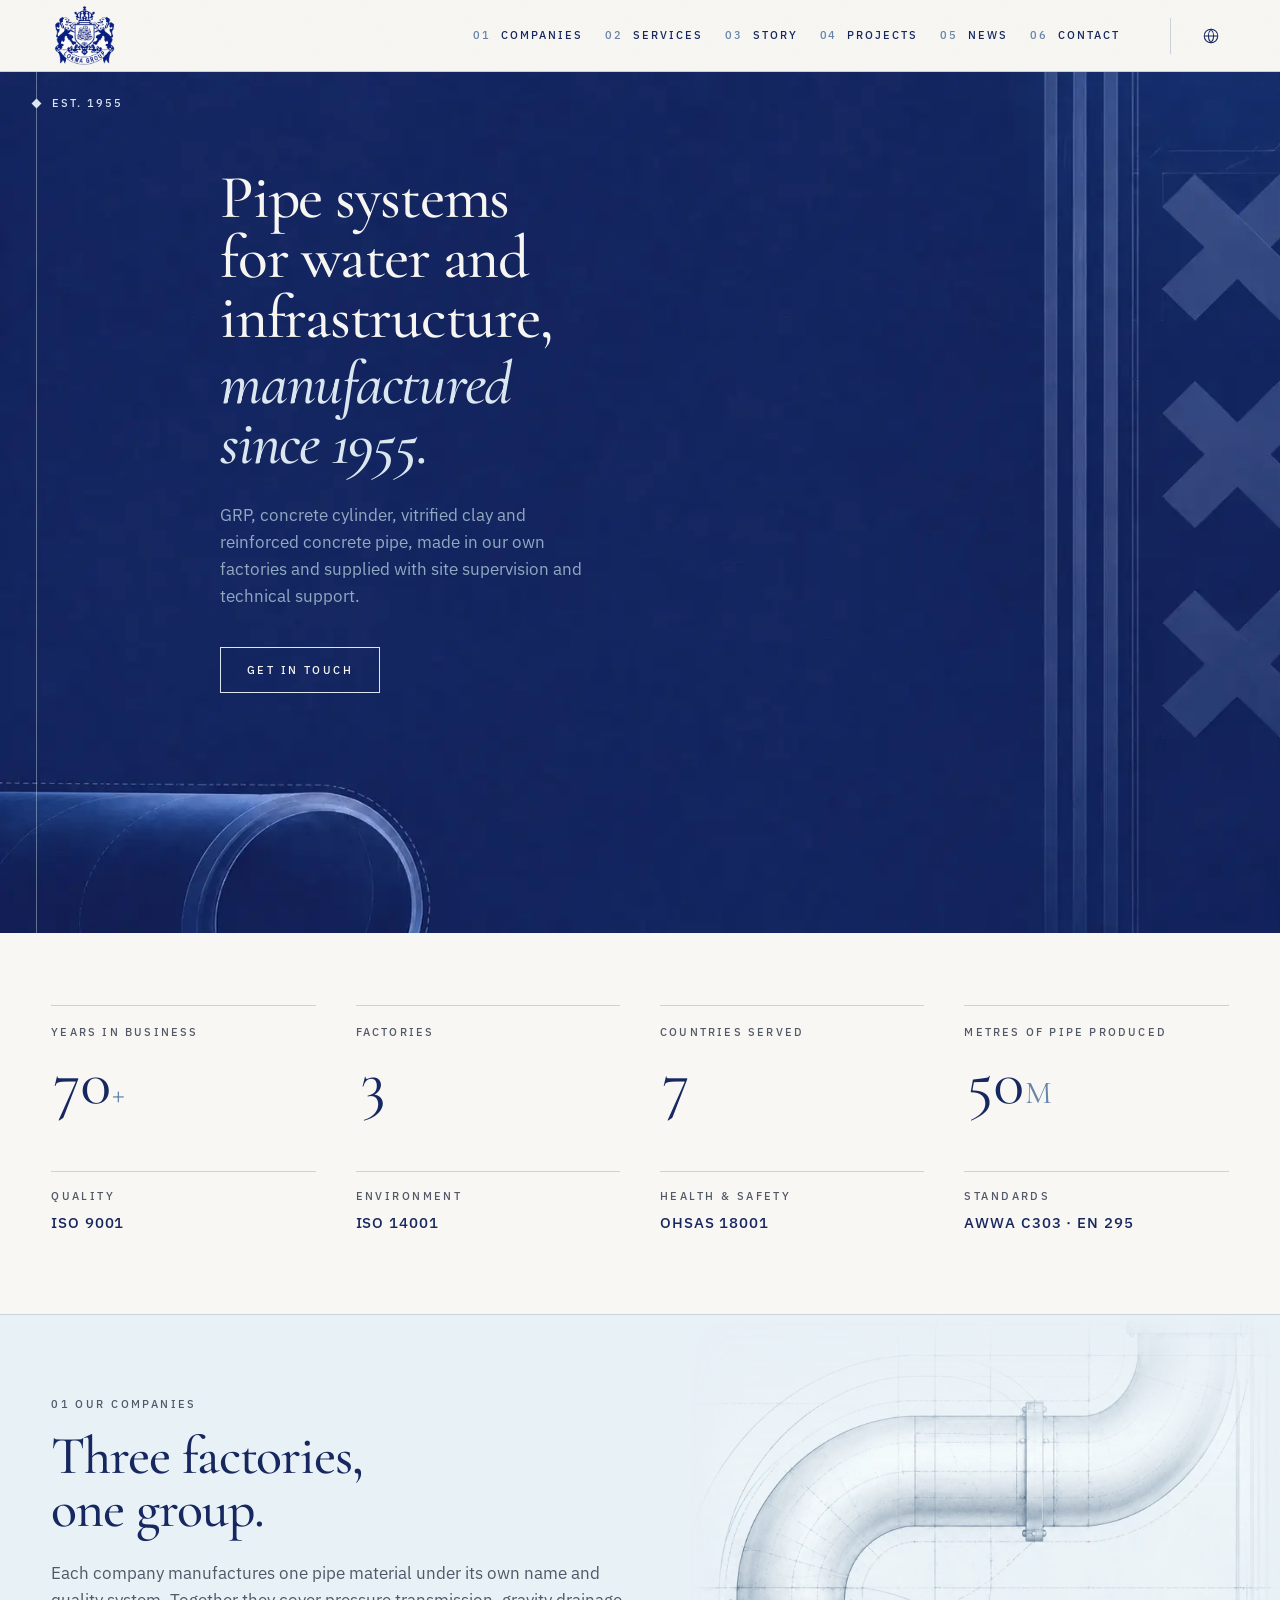
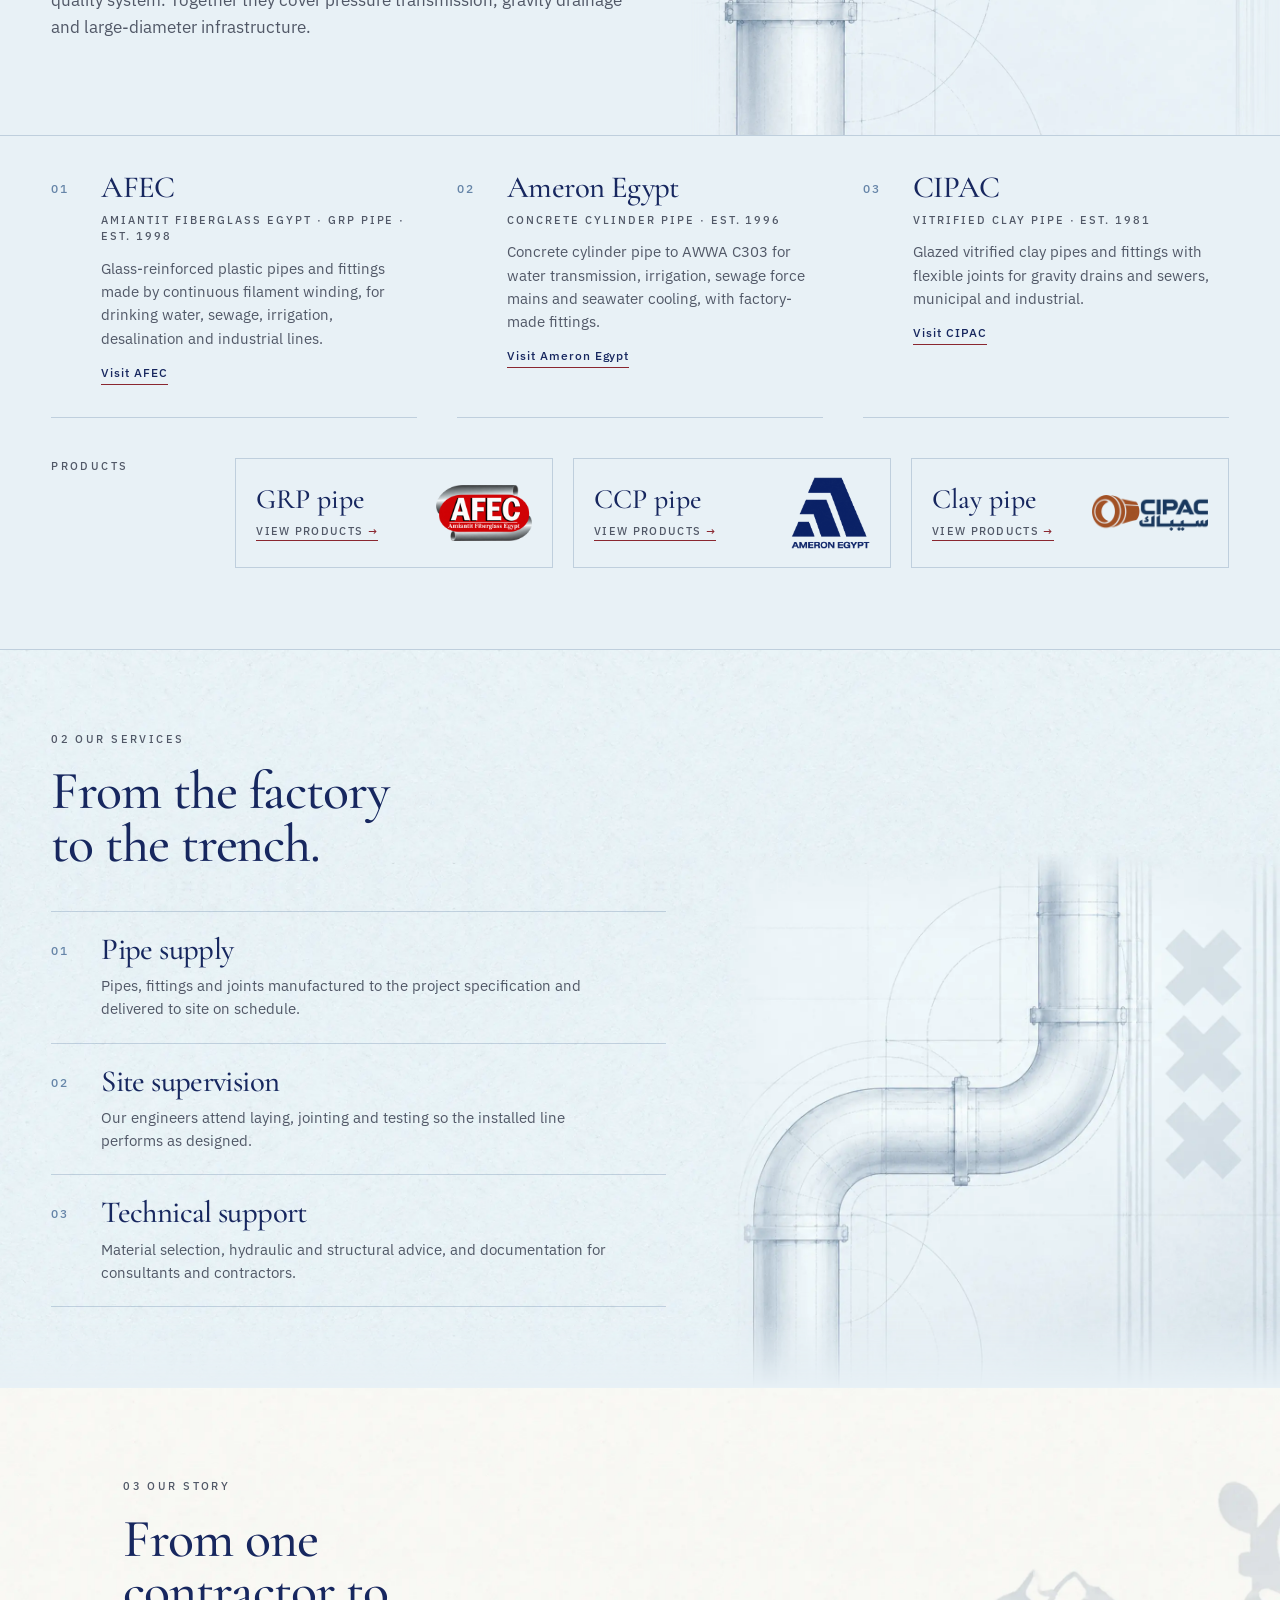
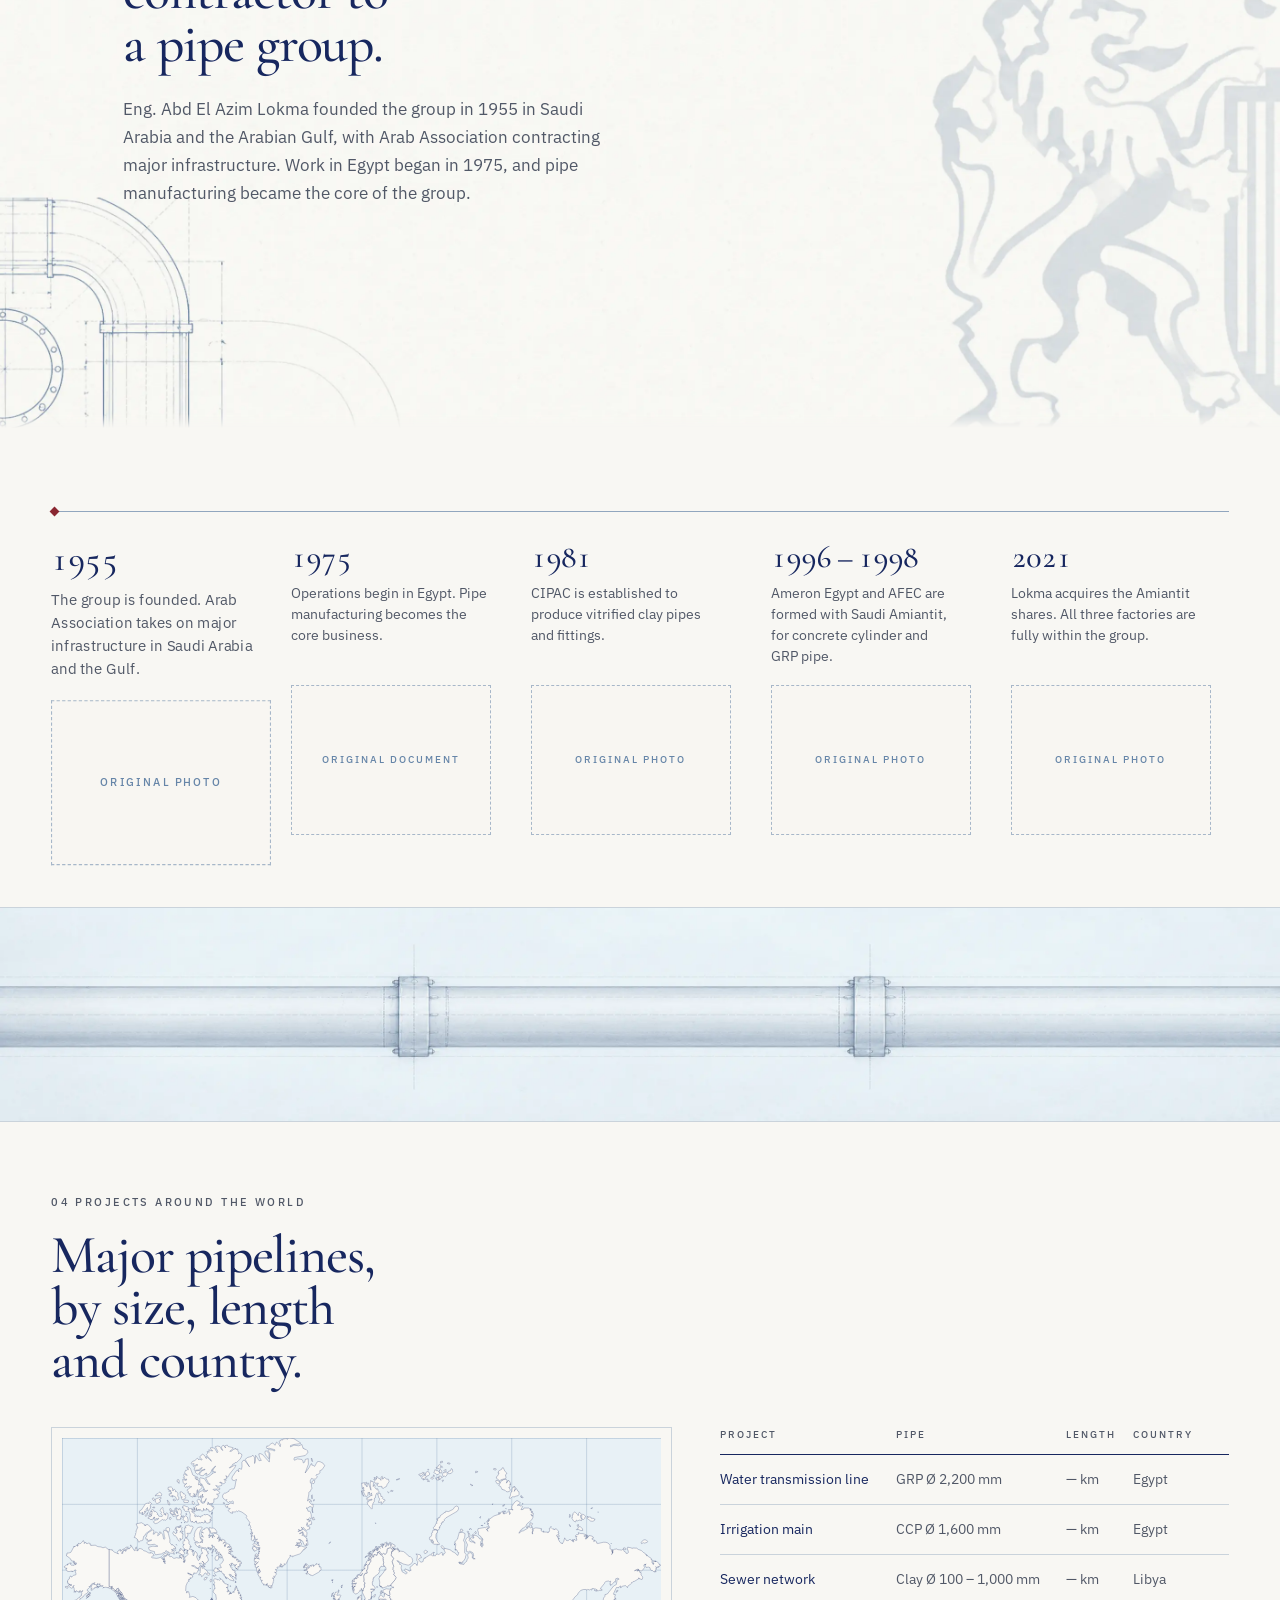
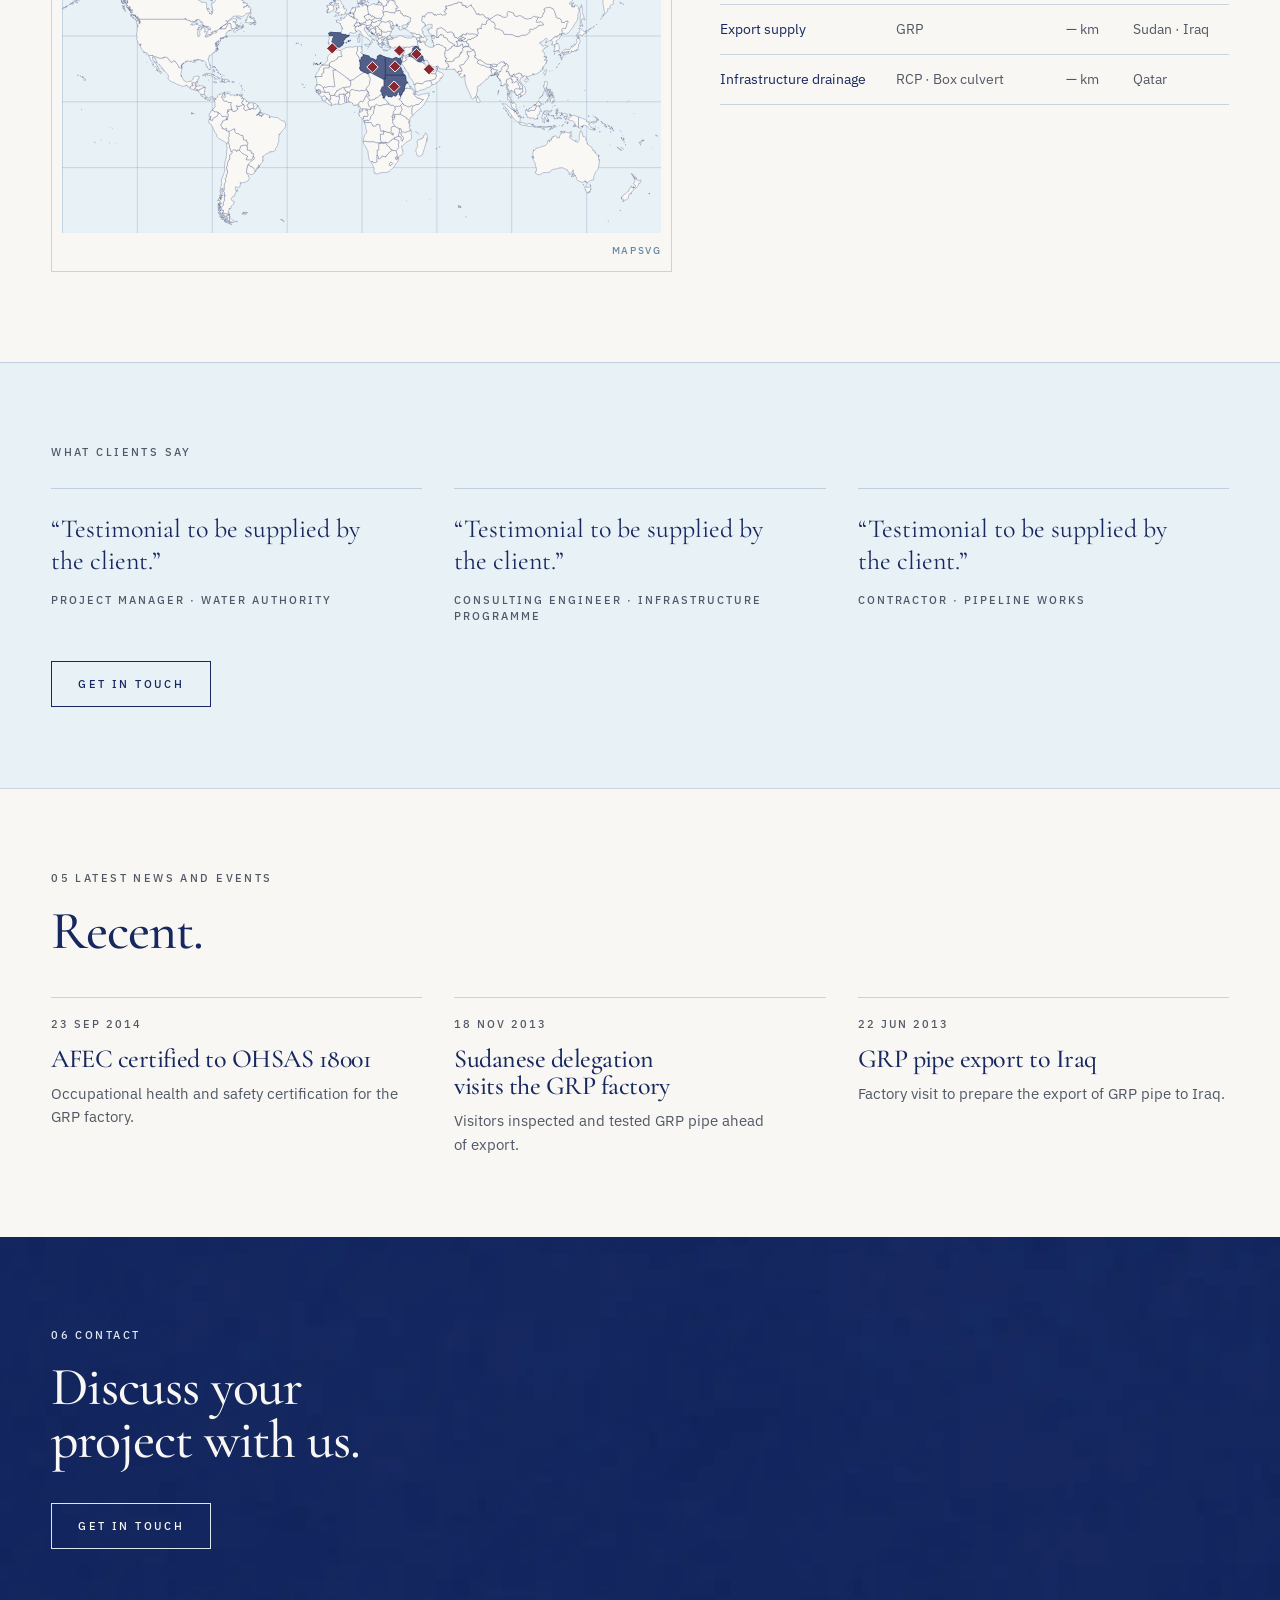
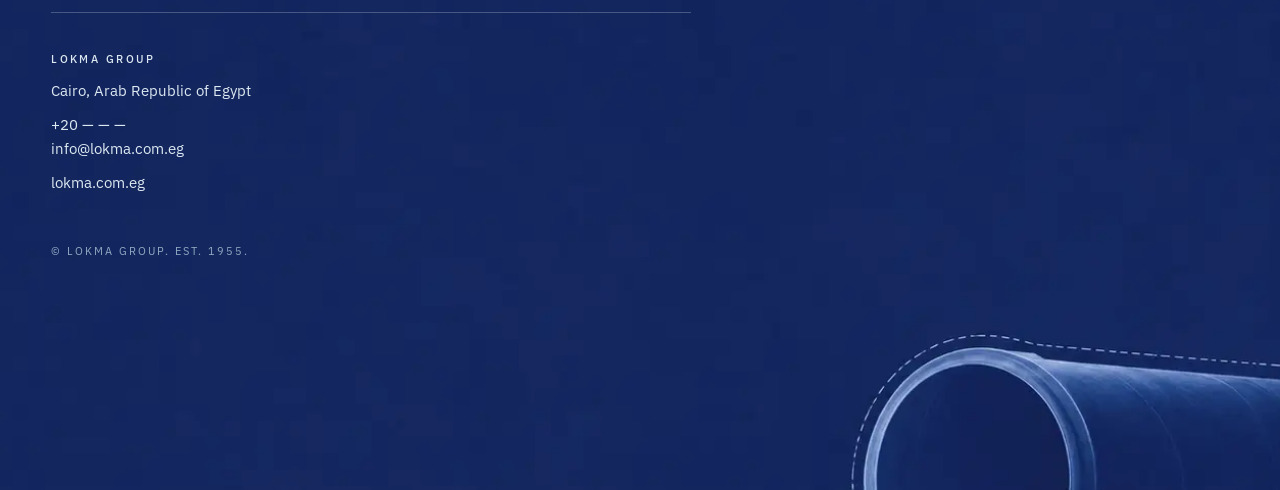
==== commit 89f58900: "Add French and Arabic locales with RTL hero plates and homepage polish. Mirror hero artwork in Arabi" ====
--- a/index.html
+++ b/index.html
@@ -150,10 +150,7 @@
                 <strong>CCP pipe</strong>
                 <span class="product-visit">View products</span>
               </span>
-              <span class="product-brand">
-                <img class="product-logo product-logo-mark" src="assets/ameron-logo.png" alt="" width="48" height="34" loading="lazy" decoding="async">
-                <span>Ameron Egypt</span>
-              </span>
+              <img class="product-logo product-logo-lockup" src="assets/ameron-logo.png" alt="Ameron Egypt" width="79" height="72" loading="lazy" decoding="async">
             </a>
           </li>
           <li>
@@ -280,16 +277,16 @@
         <div class="map">
           <script type="application/json" id="project-countries">
             [
-              { "code": "eg", "projects": [] },
-              { "code": "ly", "projects": [] },
-              { "code": "sd", "projects": [] },
-              { "code": "iq", "projects": [] },
-              { "code": "qa", "projects": [] },
-              { "code": "cy", "projects": [] },
-              { "code": "es", "projects": [] }
+              { "code": "eg", "name": "Egypt", "projects": [] },
+              { "code": "ly", "name": "Libya", "projects": [] },
+              { "code": "sd", "name": "Sudan", "projects": [] },
+              { "code": "iq", "name": "Iraq", "projects": [] },
+              { "code": "qa", "name": "Qatar", "projects": [] },
+              { "code": "cy", "name": "Cyprus", "projects": [] },
+              { "code": "es", "name": "Spain", "projects": [] }
             ]
           </script>
-          <div class="map-stage"></div>
+          <div class="map-stage" data-map="assets/world-map.svg" data-country-label="project country"></div>
           <div class="map-caption">
             <p class="map-caption-text" aria-live="polite"></p>
             <a class="map-credit" href="https://mapsvg.com/maps/world">MapSVG</a>
@@ -366,7 +363,7 @@
       </ul>
     </section>
 
-    <!-- 9. Final invitation, contact, newsletter -->
+    <!-- 9. Final invitation and contact -->
     <section class="contact plate-section" id="contact">
       <picture class="plate" aria-hidden="true">
         <source media="(max-width: 700px)" srcset="assets/home-contact-navy-mobile.webp">
@@ -385,13 +382,6 @@
           <p><a href="tel:+20">+20 — — —</a><br><a href="mailto:info@lokma.com.eg">info@lokma.com.eg</a></p>
           <p><a href="https://lokma.com.eg/">lokma.com.eg</a></p>
         </address>
-        <form class="newsletter" action="#" method="post">
-          <label class="kicker kicker-light" for="newsletter-email">Newsletter</label>
-          <div class="field">
-            <input id="newsletter-email" type="email" name="email" placeholder="Email address" autocomplete="email" required>
-            <button type="submit">Sign up</button>
-          </div>
-        </form>
       </div>
       <p class="colophon">© Lokma Group. Est. 1955.</p>
     </section>
@@ -525,15 +515,16 @@
       const byCode = new Map(records.map((record) => [String(record.code).toLowerCase(), record]));
 
       const describe = (code, name) => {
+        const localName = byCode.get(code)?.name || name;
         const projects = byCode.get(code)?.projects;
         const detail = (Array.isArray(projects) ? projects : [])
           .map((project) => [project.name, project.pipe, project.length].filter(Boolean).join(", "))
           .filter(Boolean)
           .join(" · ");
-        return detail ? `${name} — ${detail}` : name;
+        return detail ? `${localName} — ${detail}` : localName;
       };
 
-      fetch("assets/world-map.svg")
+      fetch(stage.dataset.map || "assets/world-map.svg")
         .then((response) => {
           if (!response.ok) throw new Error(`Map failed to load (${response.status})`);
           return response.text();
@@ -590,7 +581,8 @@
 
           const show = (code) => {
             const path = code ? svg.getElementById(code) : null;
-            caption.textContent = path ? describe(code, path.dataset.name || code) : "";
+            const name = path ? (byCode.get(code)?.name || path.dataset.name || code) : "";
+            caption.textContent = path ? describe(code, name) : "";
           };
 
           const select = (code) => {
@@ -664,7 +656,7 @@
               path.setAttribute("role", "button");
               path.tabIndex = 0;
               path.setAttribute("aria-pressed", "false");
-              path.setAttribute("aria-label", `${name}, project country`);
+              path.setAttribute("aria-label", `${byCode.get(code)?.name || name}, ${stage.dataset.countryLabel || "project country"}`);
               const box = path.getBBox();
               const cx = box.x + box.width / 2;
               const cy = box.y + box.height / 2;
--- a/styles.css
+++ b/styles.css
@@ -644,19 +644,27 @@
 
 .product-list {
   display: grid;
-  grid-template-columns: repeat(3, 1fr);
+  grid-template-columns: repeat(3, minmax(0, 1fr));
   gap: 20px;
   margin: 0;
   padding: 0;
   list-style: none;
 }
 
+.product-list li {
+  display: flex;
+  min-width: 0;
+}
+
 .product-list a {
   display: flex;
+  flex: 1;
   flex-direction: row;
   align-items: center;
   justify-content: space-between;
   gap: 16px;
+  width: 100%;
+  min-width: 0;
   min-height: 88px;
   padding: 18px 20px;
   border: 1px solid var(--rule);
@@ -664,24 +672,21 @@
   transition: border-color 120ms ease;
 }
 
-.product-brand {
-  display: flex;
-  flex: none;
-  align-items: center;
-  gap: 10px;
+.product-logo:not(.product-logo-lockup) {
+  flex: 0 1 auto;
   min-width: 0;
-}
-
-.product-logo {
-  flex: none;
-  height: 34px;
+  max-height: 56px;
+  max-width: min(42%, 120px);
   width: auto;
-  max-width: min(52%, 200px);
+  height: auto;
   object-fit: contain;
   object-position: right center;
 }
 
-.product-logo-mark { height: 30px; max-width: none; }
+.product-logo-lockup {
+  height: 72px;
+  max-width: none;
+}
 
 .product-list a:hover {
   border-color: var(--navy);
@@ -690,10 +695,11 @@
 
 .product-card-main {
   display: flex;
+  flex: 1 0 auto;
   flex-direction: column;
   align-items: flex-start;
   gap: 10px;
-  min-width: 0;
+  min-width: max-content;
 }
 
 .product-visit {
@@ -701,6 +707,7 @@
   font-weight: 500;
   letter-spacing: 0.12em;
   text-transform: uppercase;
+  white-space: nowrap;
   color: var(--graphite);
   border-bottom: 1px solid var(--accent);
   padding-bottom: 2px;
@@ -721,15 +728,6 @@
   font-weight: 500;
   font-size: clamp(22px, 4vw, 28px);
   line-height: 1.1;
-}
-
-.product-brand span {
-  font-size: 11px;
-  font-weight: 500;
-  letter-spacing: 0.18em;
-  text-transform: uppercase;
-  color: var(--graphite);
-  white-space: nowrap;
 }
 
 /* 4. Services — powder-blue plate, copy in the clear left side */
@@ -1179,7 +1177,7 @@
   line-height: 1.55;
 }
 
-/* 9. Contact — navy plate, invitation, details, newsletter */
+/* 9. Contact — navy plate, invitation and details */
 
 .contact {
   padding: clamp(80px, 10vh, 130px) var(--gutter) clamp(180px, 18vw, 300px);
@@ -1192,9 +1190,7 @@
 .contact-invite h2 { margin-top: 18px; }
 
 .contact-grid {
-  display: grid;
-  grid-template-columns: 1.2fr 1fr;
-  gap: 40px;
+  max-width: 40em;
   margin-top: clamp(56px, 7vh, 88px);
   padding-top: 32px;
   border-top: 1px solid var(--rule-light);
@@ -1214,44 +1210,6 @@
 .contact-grid a { text-decoration: none; }
 
 .contact-grid a:hover { color: var(--paper); border-bottom: 1px solid var(--accent); }
-
-.newsletter .field {
-  display: flex;
-  margin-top: 12px;
-  border: 1px solid color-mix(in srgb, var(--pale) 45%, transparent);
-}
-
-.newsletter input {
-  flex: 1;
-  min-width: 0;
-  padding: 12px 14px;
-  background: transparent;
-  border: 0;
-  color: var(--paper);
-  font: inherit;
-  font-size: 14px;
-}
-
-.newsletter input::placeholder { color: var(--draft); }
-
-.newsletter button {
-  padding: 0 18px;
-  border: 0;
-  border-left: 1px solid color-mix(in srgb, var(--pale) 45%, transparent);
-  background: transparent;
-  color: var(--paper);
-  font: inherit;
-  font-size: 11px;
-  font-weight: 500;
-  letter-spacing: 0.2em;
-  text-transform: uppercase;
-  cursor: pointer;
-}
-
-.newsletter button:hover {
-  background: var(--paper);
-  color: var(--navy);
-}
 
 .colophon {
   margin: 48px 0 0;
@@ -1276,18 +1234,29 @@
   width: auto;
 }
 
-.wordmark-name span {
-  font-family: var(--serif);
-  font-size: 22px;
-  font-weight: 500;
-  letter-spacing: -0.02em;
-  line-height: 1;
+.company-ameron {
+  --header: 104px;
+}
+
+.company-ameron .wordmark-name img {
+  height: 88px;
 }
 
 .company-hero {
   min-height: max(calc(100svh - var(--header)), 720px);
   background: var(--paper);
   color: var(--navy);
+}
+
+.company-hero .plate::after {
+  content: "";
+  position: absolute;
+  left: 0;
+  right: 0;
+  bottom: 0;
+  height: clamp(16px, 2.5vw, 28px);
+  background: linear-gradient(to bottom, transparent, var(--paper));
+  pointer-events: none;
 }
 
 .company-hero .plate img {
@@ -1623,8 +1592,6 @@
   }
 
   .archive-photo { max-width: 320px; }
-
-  .contact-grid { grid-template-columns: 1fr; }
 }
 
 @media (max-width: 700px) {
@@ -1646,17 +1613,47 @@
     padding-bottom: 76vw; /* bottom 42% of a 180vw plate */
   }
 
-  /* Company copy runs longer; give the button a little air above the drawing. */
-  .company-hero { padding-bottom: 82vw; }
-
-  .hero .plate,
-  .company-hero .plate { height: 180vw; }
-
-  /* Mobile plates fill the width; soften the boundary where the drawing starts. */
+  /*
+   * Company mobile plates: a shorter band anchored to the section foot (not the
+   * full 180vw homepage canvas). Desktop contain rules must not apply here.
+   */
+  .company-hero { padding-bottom: 66vw; }
+
+  .hero .plate { height: 180vw; }
+
+  .company-hero .plate { height: 76vw; }
+
   .company-hero .plate img {
+    position: static;
+    inset: auto;
+    right: auto;
+    bottom: auto;
     width: 100%;
-    -webkit-mask-image: linear-gradient(to bottom, transparent 52%, #000 64%);
-    mask-image: linear-gradient(to bottom, transparent 52%, #000 64%);
+    height: 100%;
+    max-width: none;
+    max-height: none;
+    object-fit: cover;
+    object-position: center bottom;
+    /*
+     * Fade in where the drawing starts, and a short fade out at the foot so the
+     * plate does not end in a hard line above the figures block.
+     */
+    -webkit-mask-image: linear-gradient(
+      to bottom,
+      transparent 0%,
+      #000 20%,
+      #000 96%,
+      transparent 100%
+    );
+    mask-image: linear-gradient(
+      to bottom,
+      transparent 0%,
+      #000 20%,
+      #000 96%,
+      transparent 100%
+    );
+    -webkit-mask-composite: unset;
+    mask-composite: unset;
   }
 
   .hero-copy,
@@ -1682,6 +1679,10 @@
   .contact { padding-bottom: 44vw; }
 
   .contact .plate { height: 120vw; }
+
+  .company-hero + .figures {
+    padding-top: clamp(36px, 5vh, 48px);
+  }
 }
 
 @media (max-width: 640px) {
@@ -1697,7 +1698,7 @@
 
   .wordmark-name img { height: 44px; }
 
-  .wordmark-name span { font-size: 18px; }
+  .company-ameron .wordmark-name img { height: 64px; }
 
   .numbers,
   .certs,
@@ -1709,6 +1710,108 @@
   .spec-table div { grid-template-columns: 1fr; gap: 6px; }
 }
 
+html[lang="ar"] {
+  --serif: "IBM Plex Sans Arabic", "IBM Plex Sans", "Helvetica Neue", sans-serif;
+  --sans: "IBM Plex Sans Arabic", "IBM Plex Sans", "Helvetica Neue", sans-serif;
+}
+
+html[lang="ar"] body,
+html[lang="ar"] h1,
+html[lang="ar"] h2,
+html[lang="ar"] h3,
+html[lang="ar"] .kicker,
+html[lang="ar"] nav a,
+html[lang="ar"] .datum-line,
+html[lang="ar"] .button,
+html[lang="ar"] .colophon,
+html[lang="ar"] .text-link,
+html[lang="ar"] th,
+html[lang="ar"] .map-caption-text,
+html[lang="ar"] .map-credit {
+  letter-spacing: 0;
+  text-transform: none;
+}
+
+html[dir="rtl"] nav { margin-left: 0; margin-right: auto; }
+
+html[dir="rtl"] .lang {
+  margin-left: 0;
+  margin-right: 22px;
+  padding-left: 0;
+  padding-right: 22px;
+  border-left: 0;
+  border-right: 1px solid var(--rule);
+}
+
+html[dir="rtl"] .lang-menu {
+  right: auto;
+  left: 0;
+  transform-origin: calc(var(--lang-trigger-size) / 2) -8px;
+}
+
+html[dir="rtl"] .lang-menu::before {
+  right: auto;
+  left: calc(var(--lang-trigger-size) / 2 - 5px - 3px);
+}
+
+html[dir="rtl"] .datum { left: auto; right: 36px; }
+
+html[dir="rtl"] .diamond { left: auto; right: -3.5px; }
+
+html[dir="rtl"] .datum-lines { left: auto; right: 16px; }
+
+html[dir="rtl"] .datum-line { transform: translateX(16px); }
+
+html[dir="rtl"] .hero-copy { padding: 96px 220px 240px 0; }
+
+html[dir="rtl"] .company-hero .hero-copy { padding: 96px clamp(72px, 15vw, 220px) 160px 0; }
+
+html[dir="rtl"] .hero .plate img,
+html[dir="rtl"] .company-hero .plate img {
+  transform: scaleX(-1);
+}
+
+html[dir="rtl"] .hero .plate img { object-position: right bottom; }
+
+html[dir="rtl"] .company-hero .plate img {
+  right: auto;
+  left: 0;
+}
+
+html[dir="rtl"] .story-copy { padding-left: 0; padding-right: 72px; }
+
+html[dir="rtl"] .timeline-body { transform-origin: right 16px; }
+
+@media (max-width: 1100px) {
+  html[dir="rtl"] header {
+    grid-template-areas:
+      "lang brand"
+      "nav nav";
+  }
+
+  html[dir="rtl"] .lang {
+    margin-right: 0;
+    padding-right: 0;
+    border-right: 0;
+  }
+}
+
+@media (max-width: 700px) {
+  html[dir="rtl"] .hero-copy,
+  html[dir="rtl"] .company-hero .hero-copy {
+    padding: 128px 64px 0 var(--gutter);
+  }
+
+  html[dir="rtl"] .story-copy { padding-right: 0; }
+}
+
+@media (max-width: 640px) {
+  html[dir="rtl"] .datum { right: 20px; }
+
+  html[dir="rtl"] .hero-copy,
+  html[dir="rtl"] .company-hero .hero-copy { padding-right: 28px; }
+}
+
 @media (prefers-reduced-motion: reduce) {
   html { scroll-behavior: auto; }
 
